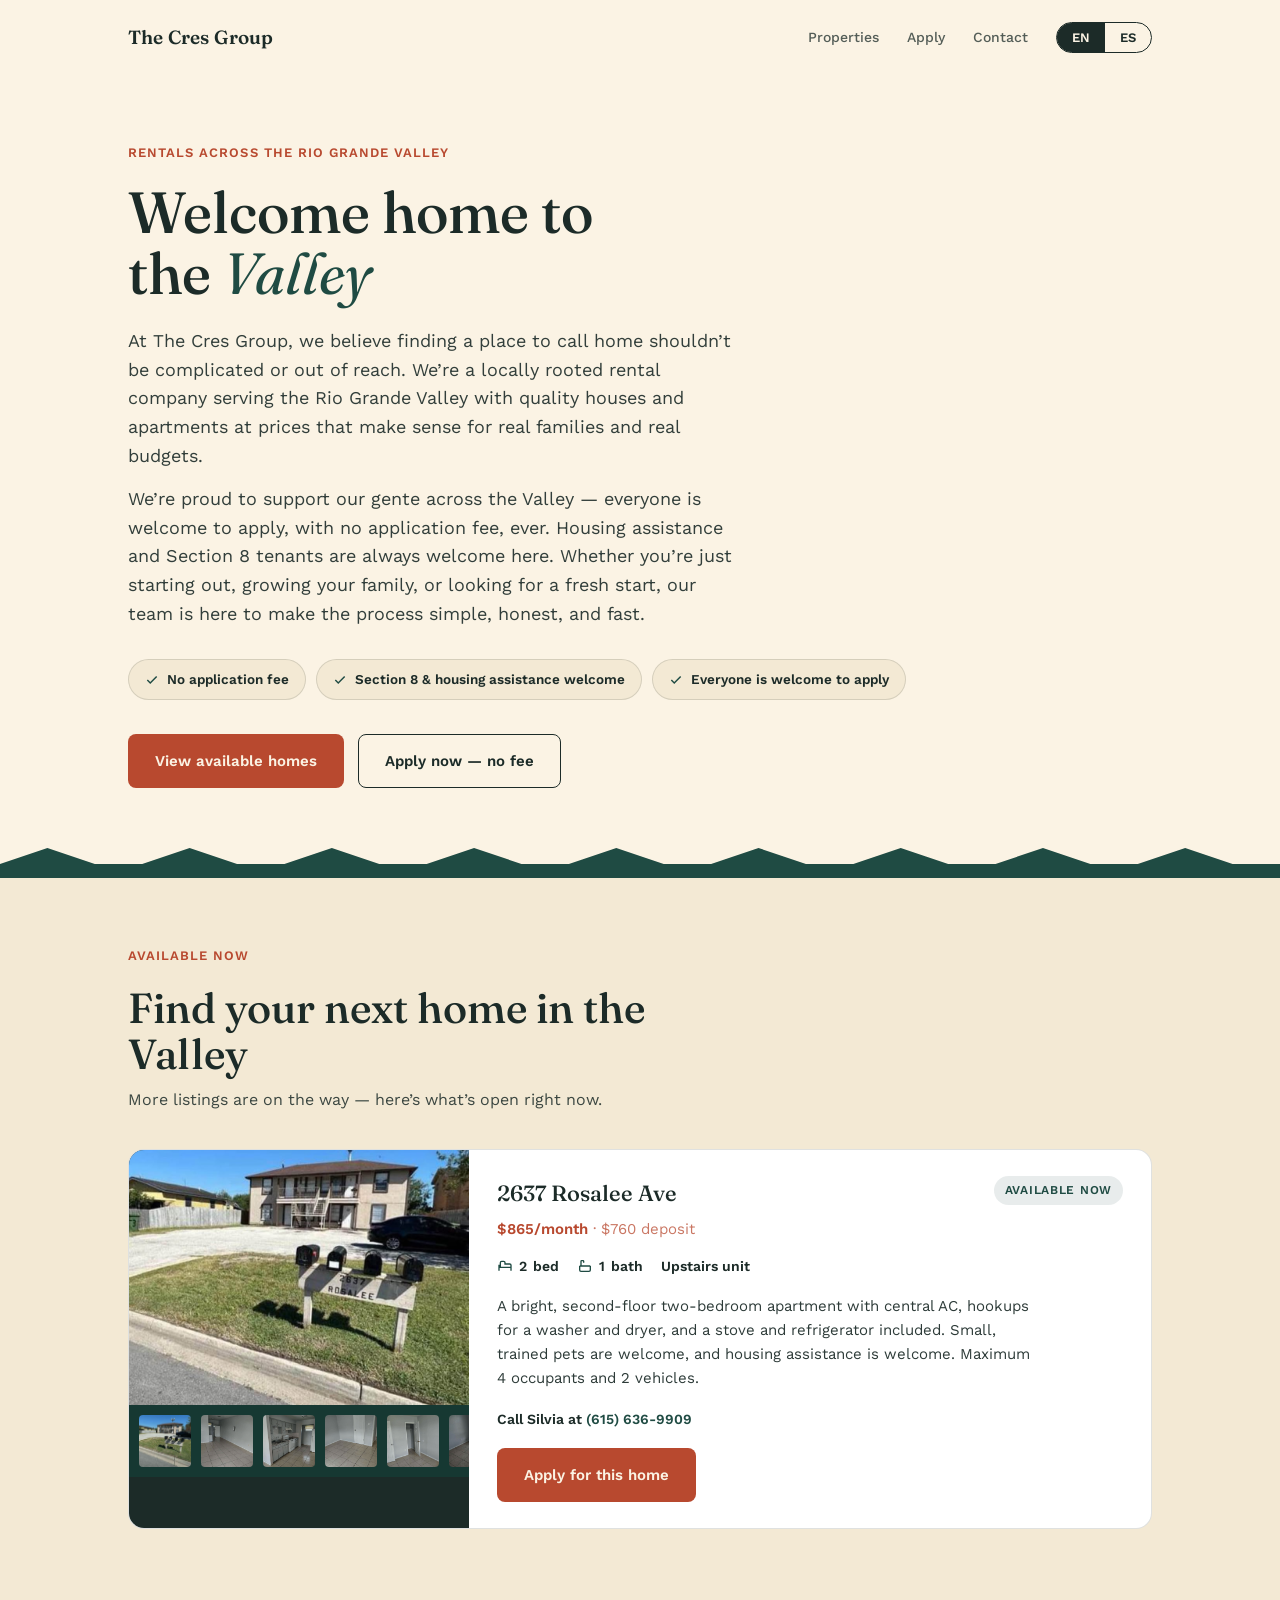
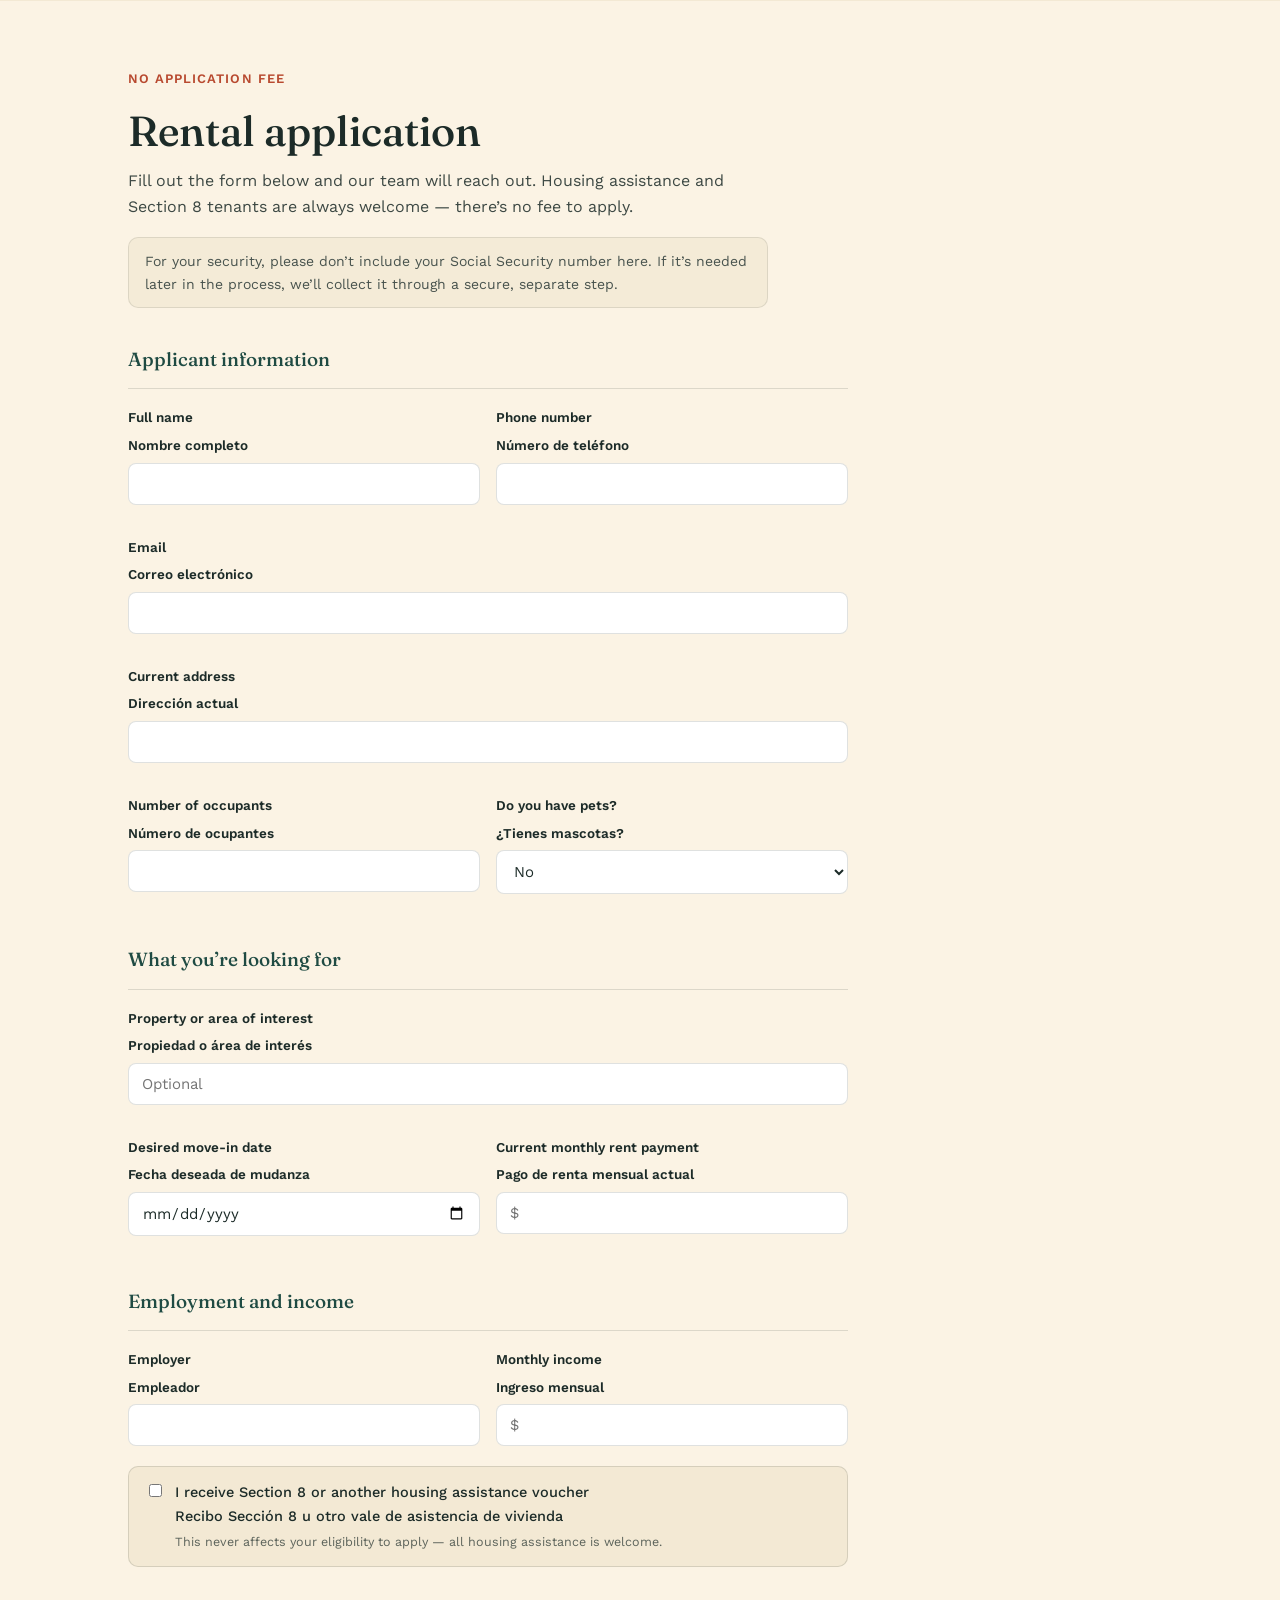
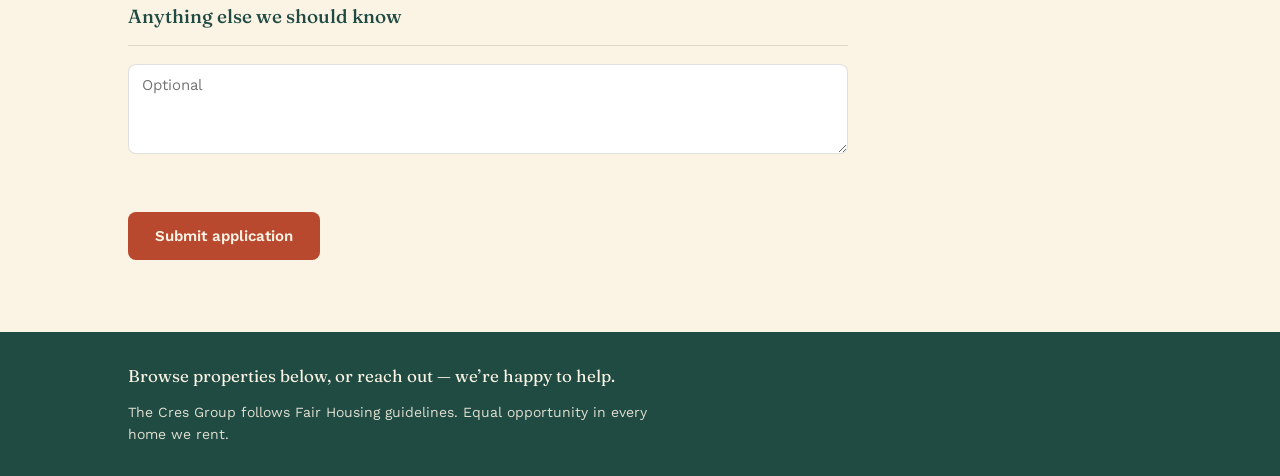
==== index.html @ e2a58da8 "Add files via upload" ====
<!DOCTYPE html>
<html lang="en">
<head>
<meta charset="UTF-8">
<meta name="viewport" content="width=device-width, initial-scale=1.0">
<title>The Cres Group — Rio Grande Valley Houses & Apartments</title>
<link rel="preconnect" href="https://fonts.googleapis.com">
<link rel="preconnect" href="https://fonts.gstatic.com" crossorigin>
<link href="https://fonts.googleapis.com/css2?family=Fraunces:opsz,wght@9..144,400;9..144,500;9..144,600&family=Work+Sans:wght@400;500;600&display=swap" rel="stylesheet">
<style>
  :root{
    --ink:#1C2B28;
    --paper:#FBF3E4;
    --paper-2:#F3E9D4;
    --teal:#1F4B43;
    --teal-dark:#163832;
    --marigold:#E7A93B;
    --clay:#B8492F;
    --clay-dark:#96391F;
    --line: rgba(28,43,40,0.14);
    --font-display: 'Fraunces', serif;
    --font-body: 'Work Sans', sans-serif;
  }
  *{ box-sizing:border-box; }
  html{ scroll-behavior:smooth; }
  body{
    margin:0;
    background:var(--paper);
    color:var(--ink);
    font-family:var(--font-body);
    line-height:1.6;
  }
  a{ color:inherit; }
  .wrap{ max-width:1080px; margin:0 auto; padding:0 28px; }

  /* ---------- Header ---------- */
  header{
    display:flex; align-items:center; justify-content:space-between;
    padding:22px 0;
  }
  .logo{
    font-family:var(--font-display);
    font-weight:600;
    font-size:19px;
    letter-spacing:0.01em;
    white-space:nowrap;
  }
  nav{ display:flex; align-items:center; gap:28px; }
  nav a{
    text-decoration:none;
    font-size:14px;
    font-weight:500;
    color:var(--ink);
    opacity:0.75;
  }
  nav a:hover{ opacity:1; }
  .lang-toggle{
    display:inline-flex;
    border:1px solid var(--ink);
    border-radius:999px;
    overflow:hidden;
  }
  .lang-toggle button{
    font-family:var(--font-body);
    font-size:13px;
    font-weight:600;
    padding:7px 15px;
    border:none;
    background:transparent;
    color:var(--ink);
    cursor:pointer;
  }
  .lang-toggle button.active{
    background:var(--ink);
    color:var(--paper);
  }

  /* ---------- Hero ---------- */
  .hero{ padding:64px 0 56px; }
  .eyebrow{
    display:inline-block;
    font-size:13px;
    font-weight:600;
    letter-spacing:0.08em;
    text-transform:uppercase;
    color:var(--clay);
    margin-bottom:18px;
  }
  h1{
    font-family:var(--font-display);
    font-weight:500;
    font-size:clamp(34px, 5.2vw, 58px);
    line-height:1.06;
    margin:0 0 22px;
    max-width:14ch;
  }
  h1 em{
    font-style:italic;
    font-weight:400;
    color:var(--teal);
  }
  .lede{
    font-size:18px;
    max-width:56ch;
    color:var(--ink);
    opacity:0.9;
    margin:0 0 30px;
  }
  .lede p{ margin:0 0 14px; }
  .lede p:last-child{ margin-bottom:0; }

  .badges{ display:flex; flex-wrap:wrap; gap:10px; margin-bottom:34px; }
  .badge{
    display:inline-flex; align-items:center; gap:8px;
    font-size:13.5px; font-weight:600;
    padding:9px 16px;
    background:var(--paper-2);
    border:1px solid var(--line);
    border-radius:999px;
  }
  .badge svg{ width:14px; height:14px; flex-shrink:0; }

  .cta-row{ display:flex; flex-wrap:wrap; gap:14px; }
  .btn{
    font-family:var(--font-body);
    font-size:15px;
    font-weight:600;
    padding:14px 26px;
    border-radius:8px;
    text-decoration:none;
    display:inline-block;
    cursor:pointer;
    border:1.5px solid transparent;
  }
  .btn-primary{
    background:var(--clay);
    color:var(--paper);
  }
  .btn-primary:hover{ background:var(--clay-dark); }
  .btn-secondary{
    background:transparent;
    border-color:var(--ink);
    color:var(--ink);
  }
  .btn-secondary:hover{ background:var(--ink); color:var(--paper); }

  /* ---------- Roofline divider (signature element) ---------- */
  .roofline{
    width:100%;
    height:34px;
    display:block;
  }

  /* ---------- Footer band ---------- */
  .band{
    background:var(--teal);
    color:var(--paper);
    padding:30px 0;
  }
  .band .wrap{
    display:flex; align-items:center; justify-content:space-between;
    flex-wrap:wrap; gap:12px;
  }
  .band p{
    margin:0; font-size:14px; opacity:0.88; max-width:60ch;
  }
  .band .tag{
    font-family:var(--font-display);
    font-size:17px;
  }

  /* ---------- Apply section ---------- */
  .apply-section{ padding:64px 0 72px; scroll-margin-top:24px; }
  .apply-intro{ max-width:640px; margin:0 0 36px; }
  .apply-title{
    font-family:var(--font-display); font-weight:500;
    font-size:clamp(28px, 4.4vw, 42px); line-height:1.1; margin:0 0 14px;
  }
  .apply-sub{ font-size:16px; opacity:0.85; max-width:60ch; margin:0 0 8px; }
  .apply-note{
    font-size:14px; opacity:0.8; margin:18px 0 0;
    background:var(--paper-2); border:1px solid var(--line);
    border-radius:10px; padding:12px 16px;
  }
  form.apply-form{ max-width:720px; }
  fieldset{ border:none; padding:0; margin:0 0 34px; }
  legend{
    font-family:var(--font-display); font-size:19px; font-weight:500;
    color:var(--teal); padding:0 0 14px; width:100%;
    border-bottom:1px solid var(--line); margin-bottom:18px;
  }
  .form-grid{ display:grid; grid-template-columns:1fr 1fr; gap:16px; }
  .form-grid .full{ grid-column:1 / -1; }
  .apply-form label{ display:block; font-size:13.5px; font-weight:600; margin-bottom:6px; }
  .apply-form input, .apply-form select, .apply-form textarea{
    width:100%; font-family:var(--font-body); font-size:15px;
    padding:11px 13px; border:1px solid var(--line); border-radius:8px;
    background:#fff; color:var(--ink);
  }
  .apply-form input:focus, .apply-form select:focus, .apply-form textarea:focus{
    outline:2px solid var(--teal); outline-offset:1px;
  }
  .apply-form textarea{ resize:vertical; min-height:90px; }
  .form-field{ margin-bottom:16px; }
  .checkbox-row{
    display:flex; align-items:flex-start; gap:10px;
    background:var(--paper-2); border:1px solid var(--line);
    border-radius:10px; padding:14px 16px;
  }
  .checkbox-row input{ width:auto; margin-top:3px; }
  .checkbox-row label{ margin:0; font-weight:500; font-size:14.5px; }
  .hint{ font-size:12.5px; opacity:0.7; margin-top:4px; font-weight:400; }
  .submit-row{ display:flex; align-items:center; gap:16px; margin-top:8px; }
  .confirm-msg{
    display:none; margin-top:20px; padding:16px 18px;
    color:var(--paper); border-radius:10px; font-size:14.5px;
  }
  .confirm-msg.show{ display:block; }
  #confirm-success{ background:var(--teal); }
  #confirm-error{ background:var(--clay); }
  .apply-form button[disabled]{ opacity:0.6; cursor:not-allowed; }

  /* ---------- Properties section ---------- */
  .properties-section{ padding:64px 0 72px; background:var(--paper-2); scroll-margin-top:24px; }
  .properties-intro{ max-width:640px; margin:0 0 36px; }
  .properties-title{
    font-family:var(--font-display); font-weight:500;
    font-size:clamp(28px, 4.4vw, 42px); line-height:1.1; margin:0 0 10px;
  }
  .properties-sub{ font-size:16px; opacity:0.85; max-width:60ch; margin:0; }

  .property-card{
    background:#fff; border:1px solid var(--line); border-radius:16px;
    overflow:hidden; display:grid; grid-template-columns:340px 1fr;
  }
  .property-gallery{ background:var(--ink); }
  .property-main-photo{
    width:100%; aspect-ratio:4/3; object-fit:cover; display:block; cursor:pointer;
  }
  .property-thumbs{
    display:flex; gap:6px; padding:8px; overflow-x:auto; background:var(--teal-dark);
  }
  .property-thumbs img{
    width:56px; height:56px; object-fit:cover; border-radius:6px; cursor:pointer;
    flex-shrink:0; border:2px solid transparent; opacity:0.85;
  }
  .property-thumbs img:hover{ opacity:1; }

  .property-body{ padding:26px 28px; }
  .property-top{
    display:flex; align-items:flex-start; justify-content:space-between;
    gap:12px; flex-wrap:wrap; margin-bottom:6px;
  }
  .property-address{
    font-family:var(--font-display); font-size:22px; font-weight:500; margin:0;
  }
  .property-status{
    font-size:12px; font-weight:600; text-transform:uppercase; letter-spacing:0.06em;
    color:var(--teal); background:rgba(31,75,67,0.1);
    padding:5px 11px; border-radius:999px; white-space:nowrap;
  }
  .property-price{ font-size:15px; font-weight:600; color:var(--clay); margin:0 0 14px; }
  .property-price span{ font-weight:400; opacity:0.75; }

  .property-specs{ display:flex; flex-wrap:wrap; gap:18px; margin-bottom:16px; }
  .property-specs div{ font-size:14px; font-weight:600; display:flex; align-items:center; gap:6px; }
  .property-specs svg{ width:16px; height:16px; stroke:var(--teal); flex-shrink:0; }

  .property-desc{ font-size:15px; opacity:0.92; margin:0 0 18px; max-width:60ch; }
  .property-contact{ font-size:14px; font-weight:600; margin:0 0 18px; }
  .property-contact a{ color:var(--teal); text-decoration:none; }
  .property-contact a:hover{ text-decoration:underline; }

  /* Lightbox */
  .lightbox{
    display:none; position:fixed; inset:0; background:rgba(20,26,24,0.92);
    z-index:100; align-items:center; justify-content:center; padding:24px;
  }
  .lightbox.open{ display:flex; }
  .lightbox img{ max-width:min(88vw, 780px); max-height:82vh; border-radius:8px; object-fit:contain; }
  .lightbox-close, .lightbox-prev, .lightbox-next{
    position:absolute; background:rgba(255,255,255,0.12); color:#fff; border:none;
    border-radius:999px; width:42px; height:42px; font-size:20px; cursor:pointer;
  }
  .lightbox-close:hover, .lightbox-prev:hover, .lightbox-next:hover{ background:rgba(255,255,255,0.22); }
  .lightbox-close{ top:20px; right:20px; }
  .lightbox-prev{ left:20px; top:50%; transform:translateY(-50%); }
  .lightbox-next{ right:20px; top:50%; transform:translateY(-50%); }

  @media (max-width:720px){
    .property-card{ grid-template-columns:1fr; }
  }

  [data-lang]{ display:none; }
  [data-lang].is-visible{ display:block; }
  span[data-lang].is-visible{ display:inline; }
  .eyebrow[data-lang].is-visible{ display:inline-block; }

  @media (max-width:640px){
    header{ flex-wrap:wrap; gap:14px; }
    nav{ gap:16px; order:3; width:100%; justify-content:flex-start; }
    .hero{ padding:40px 0 44px; }
    .form-grid{ grid-template-columns:1fr; }
  }

  @media (prefers-reduced-motion: no-preference){
    .hero > *{
      animation: rise 0.6s ease both;
    }
    .hero > *:nth-child(2){ animation-delay:0.05s; }
    .hero > *:nth-child(3){ animation-delay:0.1s; }
    .hero > *:nth-child(4){ animation-delay:0.15s; }
    .hero > *:nth-child(5){ animation-delay:0.2s; }
    @keyframes rise{
      from{ opacity:0; transform:translateY(8px); }
      to{ opacity:1; transform:translateY(0); }
    }
  }
</style>
</head>
<body>

<div class="wrap">
  <header>
    <div class="logo">The Cres Group</div>
    <nav>
      <a href="#properties">
        <span data-lang="en">Properties</span>
        <span data-lang="es">Propiedades</span>
      </a>
      <a href="#apply">
        <span data-lang="en">Apply</span>
        <span data-lang="es">Aplicar</span>
      </a>
      <a href="#">
        <span data-lang="en">Contact</span>
        <span data-lang="es">Contacto</span>
      </a>
      <div class="lang-toggle">
        <button id="btn-en" class="active" onclick="setLang('en')">EN</button>
        <button id="btn-es" onclick="setLang('es')">ES</button>
      </div>
    </nav>
  </header>
</div>

<section class="hero">
  <div class="wrap">
    <span class="eyebrow" data-lang="en">Rentals across the Rio Grande Valley</span>
    <span class="eyebrow" data-lang="es">Rentas en todo el Valle del R&iacute;o Grande</span>

    <div data-lang="en">
      <h1>Welcome home to the <em>Valley</em></h1>
    </div>
    <div data-lang="es">
      <h1>Bienvenido a casa en el <em>Valle</em></h1>
    </div>

    <div class="lede" data-lang="en">
      <p>At The Cres Group, we believe finding a place to call home shouldn&rsquo;t be complicated or out of reach. We&rsquo;re a locally rooted rental company serving the Rio Grande Valley with quality houses and apartments at prices that make sense for real families and real budgets.</p>
      <p>We&rsquo;re proud to support our gente across the Valley &mdash; everyone is welcome to apply, with no application fee, ever. Housing assistance and Section 8 tenants are always welcome here. Whether you&rsquo;re just starting out, growing your family, or looking for a fresh start, our team is here to make the process simple, honest, and fast.</p>
    </div>
    <div class="lede" data-lang="es">
      <p>En The Cres Group, creemos que encontrar un lugar para llamar hogar no debe ser complicado ni estar fuera de tu alcance. Somos una compa&ntilde;&iacute;a de renta local que sirve al Valle del R&iacute;o Grande con casas y apartamentos de calidad, a precios que tienen sentido para familias y presupuestos reales.</p>
      <p>Nos enorgullece apoyar a nuestra gente en toda la regi&oacute;n &mdash; todos son bienvenidos a aplicar, sin costo de solicitud, nunca. Los inquilinos con asistencia de vivienda y Secci&oacute;n 8 siempre son bienvenidos aqu&iacute;. Ya sea que est&eacute;s comenzando de nuevo, formando tu familia, o buscando un nuevo comienzo, nuestro equipo est&aacute; aqu&iacute; para hacer el proceso simple, honesto y r&aacute;pido.</p>
    </div>

    <div class="badges">
      <span class="badge">
        <svg viewBox="0 0 24 24" fill="none" stroke="var(--teal)" stroke-width="2.5"><path d="M20 6L9 17l-5-5"/></svg>
        <span data-lang="en">No application fee</span>
        <span data-lang="es">Sin costo de solicitud</span>
      </span>
      <span class="badge">
        <svg viewBox="0 0 24 24" fill="none" stroke="var(--teal)" stroke-width="2.5"><path d="M20 6L9 17l-5-5"/></svg>
        <span data-lang="en">Section 8 &amp; housing assistance welcome</span>
        <span data-lang="es">Secci&oacute;n 8 y asistencia de vivienda bienvenida</span>
      </span>
      <span class="badge">
        <svg viewBox="0 0 24 24" fill="none" stroke="var(--teal)" stroke-width="2.5"><path d="M20 6L9 17l-5-5"/></svg>
        <span data-lang="en">Everyone is welcome to apply</span>
        <span data-lang="es">Todos son bienvenidos a aplicar</span>
      </span>
    </div>

    <div class="cta-row">
      <a href="#properties" class="btn btn-primary">
        <span data-lang="en">View available homes</span>
        <span data-lang="es">Ver casas disponibles</span>
      </a>
      <a href="#apply" class="btn btn-secondary">
        <span data-lang="en">Apply now &mdash; no fee</span>
        <span data-lang="es">Aplica ahora &mdash; sin costo</span>
      </a>
    </div>
  </div>
</section>

<svg class="roofline" viewBox="0 0 1080 34" preserveAspectRatio="none">
  <polyline points="0,34 0,20 40,4 80,20 120,20 160,4 200,20 240,20 280,4 320,20 360,20 400,4 440,20 480,20 520,4 560,20 600,20 640,4 680,20 720,20 760,4 800,20 840,20 880,4 920,20 960,20 1000,4 1040,20 1080,20 1080,34"
    fill="var(--teal)" />
</svg>

<section class="properties-section" id="properties">
  <div class="wrap">
    <div class="properties-intro">
      <span class="eyebrow" data-lang="en">Available now</span>
      <span class="eyebrow" data-lang="es">Disponible ahora</span>
      <h2 class="properties-title" data-lang="en">Find your next home in the Valley</h2>
      <h2 class="properties-title" data-lang="es">Encuentra tu pr&oacute;ximo hogar en el Valle</h2>
      <p class="properties-sub" data-lang="en">More listings are on the way &mdash; here&rsquo;s what&rsquo;s open right now.</p>
      <p class="properties-sub" data-lang="es">Pronto habr&aacute; m&aacute;s propiedades &mdash; esto es lo que est&aacute; disponible ahora.</p>
    </div>

    <div class="property-card">
      <div class="property-gallery">
        <img class="property-main-photo" id="rosalee-main" src="Rentals/Rosalee/Apt%203/FrontRosalee.jpg" alt="2637 Rosalee Ave" onclick="openLightbox('rosalee', 0)">
        <div class="property-thumbs">
          <img src="Rentals/Rosalee/Apt%203/FrontRosalee.jpg" alt="Front of building" onclick="setMainPhoto('rosalee', 0)">
          <img src="Rentals/Rosalee/Apt%203/LivingRoom.jpg" alt="Living room" onclick="setMainPhoto('rosalee', 1)">
          <img src="Rentals/Rosalee/Apt%203/kitchen.jpg" alt="Kitchen" onclick="setMainPhoto('rosalee', 2)">
          <img src="Rentals/Rosalee/Apt%203/Room.jpg" alt="Bedroom" onclick="setMainPhoto('rosalee', 3)">
          <img src="Rentals/Rosalee/Apt%203/room1.jpg" alt="Bedroom" onclick="setMainPhoto('rosalee', 4)">
          <img src="Rentals/Rosalee/Apt%203/Room2.jpg" alt="Bedroom closet" onclick="setMainPhoto('rosalee', 5)">
          <img src="Rentals/Rosalee/Apt%203/bath.jpg" alt="Bathroom" onclick="setMainPhoto('rosalee', 6)">
          <img src="Rentals/Rosalee/Apt%203/bath2.jpg" alt="Bathroom sink" onclick="setMainPhoto('rosalee', 7)">
          <img src="Rentals/Rosalee/Apt%203/HVAC.jpg" alt="Central AC unit" onclick="setMainPhoto('rosalee', 8)">
        </div>
      </div>

      <div class="property-body">
        <div class="property-top">
          <h3 class="property-address">2637 Rosalee Ave</h3>
          <span class="property-status" data-lang="en">Available now</span>
          <span class="property-status" data-lang="es">Disponible ahora</span>
        </div>
        <p class="property-price" data-lang="en">$865/month <span>&middot; $760 deposit</span></p>
        <p class="property-price" data-lang="es">$865/mes <span>&middot; $760 de dep&oacute;sito</span></p>

        <div class="property-specs">
          <div><svg viewBox="0 0 24 24" fill="none" stroke-width="2"><path d="M3 10v9M21 10v9M3 14h18M5 14V7a2 2 0 012-2h3a2 2 0 012 2v1M12 8v1h7a2 2 0 012 2v3"/></svg>2 <span data-lang="en">bed</span><span data-lang="es">rec&aacute;maras</span></div>
          <div><svg viewBox="0 0 24 24" fill="none" stroke-width="2"><path d="M4 12h16M6 12V5a1 1 0 011-1h2a1 1 0 011 1v2M4 12v6a2 2 0 002 2h12a2 2 0 002-2v-6"/></svg>1 <span data-lang="en">bath</span><span data-lang="es">ba&ntilde;o</span></div>
          <div><span data-lang="en">Upstairs unit</span><span data-lang="es">Unidad de arriba</span></div>
        </div>

        <p class="property-desc" data-lang="en">A bright, second-floor two-bedroom apartment with central AC, hookups for a washer and dryer, and a stove and refrigerator included. Small, trained pets are welcome, and housing assistance is welcome. Maximum 4 occupants and 2 vehicles.</p>
        <p class="property-desc" data-lang="es">Un luminoso apartamento de dos rec&aacute;maras en el segundo piso, con aire acondicionado central, conexiones para lavadora y secadora, y estufa y refrigerador incluidos. Se aceptan mascotas peque&ntilde;as y entrenadas, y se acepta asistencia de vivienda. M&aacute;ximo 4 personas y 2 veh&iacute;culos.</p>

        <p class="property-contact" data-lang="en">Call Silvia at <a href="tel:6156369909">(615) 636-9909</a></p>
        <p class="property-contact" data-lang="es">Llama a Silvia al <a href="tel:6156369909">(615) 636-9909</a></p>

        <a href="#apply" class="btn btn-primary">
          <span data-lang="en">Apply for this home</span>
          <span data-lang="es">Aplica para esta casa</span>
        </a>
      </div>
    </div>
  </div>
</section>

<div class="lightbox" id="lightbox" onclick="if(event.target===this) closeLightbox()">
  <button class="lightbox-close" onclick="closeLightbox()">&times;</button>
  <button class="lightbox-prev" onclick="stepLightbox(-1)">&#8249;</button>
  <img id="lightbox-img" src="" alt="">
  <button class="lightbox-next" onclick="stepLightbox(1)">&#8250;</button>
</div>

<section class="apply-section" id="apply">
  <div class="wrap">
    <div class="apply-intro">
      <span class="eyebrow" data-lang="en">No application fee</span>
      <span class="eyebrow" data-lang="es">Sin costo de solicitud</span>

      <h2 class="apply-title" data-lang="en">Rental application</h2>
      <h2 class="apply-title" data-lang="es">Solicitud de renta</h2>

      <p class="apply-sub" data-lang="en">Fill out the form below and our team will reach out. Housing assistance and Section 8 tenants are always welcome &mdash; there&rsquo;s no fee to apply.</p>
      <p class="apply-sub" data-lang="es">Completa el siguiente formulario y nuestro equipo se pondr&aacute;a en contacto contigo. Los inquilinos con asistencia de vivienda y Secci&oacute;n 8 siempre son bienvenidos &mdash; no hay costo por aplicar.</p>

      <p class="apply-note" data-lang="en">For your security, please don&rsquo;t include your Social Security number here. If it&rsquo;s needed later in the process, we&rsquo;ll collect it through a secure, separate step.</p>
      <p class="apply-note" data-lang="es">Por tu seguridad, por favor no incluyas tu n&uacute;mero de Seguro Social aqu&iacute;. Si se necesita m&aacute;s adelante en el proceso, lo solicitaremos por un paso separado y seguro.</p>
    </div>

    <form class="apply-form" id="apply-form">
      <input type="checkbox" name="botcheck" style="display:none" tabindex="-1" autocomplete="off">
      <fieldset>
        <legend data-lang="en">Applicant information</legend>
        <legend data-lang="es">Informaci&oacute;n del solicitante</legend>
        <div class="form-grid">
          <div class="form-field">
            <label data-lang="en">Full name</label>
            <label data-lang="es">Nombre completo</label>
            <input type="text" name="full_name" required>
          </div>
          <div class="form-field">
            <label data-lang="en">Phone number</label>
            <label data-lang="es">N&uacute;mero de tel&eacute;fono</label>
            <input type="tel" name="phone" required>
          </div>
          <div class="form-field full">
            <label data-lang="en">Email</label>
            <label data-lang="es">Correo electr&oacute;nico</label>
            <input type="email" name="email" required>
          </div>
          <div class="form-field full">
            <label data-lang="en">Current address</label>
            <label data-lang="es">Direcci&oacute;n actual</label>
            <input type="text" name="current_address" required>
          </div>
          <div class="form-field">
            <label data-lang="en">Number of occupants</label>
            <label data-lang="es">N&uacute;mero de ocupantes</label>
            <input type="number" name="occupants" min="1">
          </div>
          <div class="form-field">
            <label data-lang="en">Do you have pets?</label>
            <label data-lang="es">&iquest;Tienes mascotas?</label>
            <select name="pets" id="pets-select">
              <option value="no" data-en="No" data-es="No">No</option>
              <option value="yes" data-en="Yes" data-es="S&iacute;">Yes</option>
            </select>
          </div>
        </div>
      </fieldset>

      <fieldset>
        <legend data-lang="en">What you&rsquo;re looking for</legend>
        <legend data-lang="es">Lo que est&aacute;s buscando</legend>
        <div class="form-grid">
          <div class="form-field full">
            <label data-lang="en">Property or area of interest</label>
            <label data-lang="es">Propiedad o &aacute;rea de inter&eacute;s</label>
            <input type="text" name="property_interest" placeholder="Optional">
          </div>
          <div class="form-field">
            <label data-lang="en">Desired move-in date</label>
            <label data-lang="es">Fecha deseada de mudanza</label>
            <input type="date" name="move_in_date">
          </div>
          <div class="form-field">
            <label data-lang="en">Current monthly rent payment</label>
            <label data-lang="es">Pago de renta mensual actual</label>
            <input type="text" name="current_rent" placeholder="$">
          </div>
        </div>
      </fieldset>

      <fieldset>
        <legend data-lang="en">Employment and income</legend>
        <legend data-lang="es">Empleo e ingresos</legend>
        <div class="form-grid">
          <div class="form-field">
            <label data-lang="en">Employer</label>
            <label data-lang="es">Empleador</label>
            <input type="text" name="employer">
          </div>
          <div class="form-field">
            <label data-lang="en">Monthly income</label>
            <label data-lang="es">Ingreso mensual</label>
            <input type="text" name="income" placeholder="$">
          </div>
        </div>
        <div class="checkbox-row" style="margin-top:4px;">
          <input type="checkbox" id="assistance" name="housing_assistance">
          <div>
            <label for="assistance" data-lang="en">I receive Section 8 or another housing assistance voucher</label>
            <label for="assistance" data-lang="es">Recibo Secci&oacute;n 8 u otro vale de asistencia de vivienda</label>
            <div class="hint" data-lang="en">This never affects your eligibility to apply &mdash; all housing assistance is welcome.</div>
            <div class="hint" data-lang="es">Esto nunca afecta tu elegibilidad para aplicar &mdash; toda asistencia de vivienda es bienvenida.</div>
          </div>
        </div>
      </fieldset>

      <fieldset>
        <legend data-lang="en">Anything else we should know</legend>
        <legend data-lang="es">Algo m&aacute;s que debamos saber</legend>
        <div class="form-field full">
          <textarea name="notes" placeholder="Optional"></textarea>
        </div>
      </fieldset>

      <div class="submit-row">
        <button type="submit" class="btn btn-primary">
          <span data-lang="en">Submit application</span>
          <span data-lang="es">Enviar solicitud</span>
        </button>
      </div>

      <div class="confirm-msg" id="confirm-success">
        <span data-lang="en">Thanks &mdash; your application has been sent to our team, and we&rsquo;ll be in touch soon. A copy has also downloaded to your device for your records.</span>
        <span data-lang="es">Gracias &mdash; tu solicitud fue enviada a nuestro equipo, y nos pondremos en contacto pronto. Tambi&eacute;n se descarg&oacute; una copia a tu dispositivo para tus registros.</span>
      </div>
      <div class="confirm-msg" id="confirm-error">
        <span data-lang="en">Something went wrong sending your application. Please try again, or call us directly.</span>
        <span data-lang="es">Hubo un problema al enviar tu solicitud. Por favor intenta de nuevo, o ll&aacute;manos directamente.</span>
      </div>
    </form>
  </div>
</section>

<footer class="band">
  <div class="wrap">
    <div class="tag" data-lang="en">Browse properties below, or reach out &mdash; we&rsquo;re happy to help.</div>
    <div class="tag" data-lang="es">Explora las propiedades abajo, o cont&aacute;ctanos &mdash; con gusto te ayudamos.</div>
    <p data-lang="en">The Cres Group follows Fair Housing guidelines. Equal opportunity in every home we rent.</p>
    <p data-lang="es">The Cres Group sigue las normas de Vivienda Justa. Igualdad de oportunidades en cada casa que rentamos.</p>
  </div>
</footer>

<script>
function setLang(lang){
  document.querySelectorAll('[data-lang]').forEach(function(el){
    el.classList.toggle('is-visible', el.getAttribute('data-lang') === lang);
  });
  document.getElementById('btn-en').classList.toggle('active', lang === 'en');
  document.getElementById('btn-es').classList.toggle('active', lang === 'es');
  document.documentElement.setAttribute('lang', lang);
  document.querySelectorAll('#pets-select option').forEach(function(opt){
    opt.textContent = lang === 'es' ? opt.getAttribute('data-es') : opt.getAttribute('data-en');
  });
}
setLang('en');

/* ---------- Application form: Word download + email via Web3Forms ---------- */
var WEB3FORMS_ACCESS_KEY = 'bc02cf0b-0519-4651-9df0-8a0e96103974';

function downloadApplicationDoc(data){
  var fields = [
    ['Full name', data.full_name],
    ['Phone', data.phone],
    ['Email', data.email],
    ['Current address', data.current_address],
    ['Number of occupants', data.occupants],
    ['Pets', data.pets === 'yes' ? 'Yes' : 'No'],
    ['Property or area of interest', data.property_interest],
    ['Desired move-in date', data.move_in_date],
    ['Current monthly rent payment', data.current_rent],
    ['Employer', data.employer],
    ['Monthly income', data.income],
    ['Receives housing assistance', data.housing_assistance === 'Yes' ? 'Yes' : 'No'],
    ['Notes', data.notes]
  ];
  var rowsHtml = fields.map(function(f){
    var val = f[1] ? String(f[1]).replace(/&/g,'&amp;').replace(/</g,'&lt;') : '';
    return '<tr>' +
      '<td style="padding:6px 10px;border:1px solid #ccc;font-weight:bold;width:220px;">' + f[0] + '</td>' +
      '<td style="padding:6px 10px;border:1px solid #ccc;">' + val + '</td>' +
      '</tr>';
  }).join('');
  var html = '<html><head><meta charset="UTF-8"></head><body style="font-family:Calibri,Arial,sans-serif;">' +
    '<h2>The Cres Group &ndash; Rental Application</h2>' +
    '<p>Submitted: ' + new Date().toLocaleString() + '</p>' +
    '<table style="border-collapse:collapse;width:100%;">' + rowsHtml + '</table>' +
    '</body></html>';
  var blob = new Blob(['\ufeff', html], { type: 'application/msword' });
  var url = URL.createObjectURL(blob);
  var a = document.createElement('a');
  var safeName = (data.full_name || 'application').replace(/[^a-z0-9]+/gi, '-');
  a.href = url;
  a.download = 'TheCresGroup-Application-' + safeName + '.doc';
  document.body.appendChild(a);
  a.click();
  document.body.removeChild(a);
  setTimeout(function(){ URL.revokeObjectURL(url); }, 3000);
}

function showApplyResult(kind){
  document.getElementById('confirm-success').classList.toggle('show', kind === 'success');
  document.getElementById('confirm-error').classList.toggle('show', kind === 'error');
}

document.getElementById('apply-form').addEventListener('submit', function(e){
  e.preventDefault();
  var form = e.target;
  var formData = new FormData(form);

  if (formData.get('botcheck')) { return; }

  var data = Object.fromEntries(formData.entries());
  data.housing_assistance = formData.get('housing_assistance') ? 'Yes' : 'No';

  var submitBtn = form.querySelector('button[type="submit"]');
  submitBtn.disabled = true;
  showApplyResult(null);

  var payload = Object.assign({
    access_key: WEB3FORMS_ACCESS_KEY,
    subject: 'New Rental Application' + (data.full_name ? ' \u2014 ' + data.full_name : ''),
    from_name: 'The Cres Group Website'
  }, data);

  fetch('https://api.web3forms.com/submit', {
    method: 'POST',
    headers: { 'Content-Type': 'application/json', 'Accept': 'application/json' },
    body: JSON.stringify(payload)
  })
  .then(function(res){ return res.json(); })
  .then(function(result){
    submitBtn.disabled = false;
    if (result.success) {
      downloadApplicationDoc(data);
      showApplyResult('success');
      form.reset();
    } else {
      showApplyResult('error');
    }
  })
  .catch(function(){
    submitBtn.disabled = false;
    showApplyResult('error');
  });
});

/* ---------- Property galleries & lightbox ---------- */
var galleries = {
  rosalee: [
    'Rentals/Rosalee/Apt%203/FrontRosalee.jpg',
    'Rentals/Rosalee/Apt%203/LivingRoom.jpg',
    'Rentals/Rosalee/Apt%203/kitchen.jpg',
    'Rentals/Rosalee/Apt%203/Room.jpg',
    'Rentals/Rosalee/Apt%203/room1.jpg',
    'Rentals/Rosalee/Apt%203/Room2.jpg',
    'Rentals/Rosalee/Apt%203/bath.jpg',
    'Rentals/Rosalee/Apt%203/bath2.jpg',
    'Rentals/Rosalee/Apt%203/HVAC.jpg'
  ]
};
var lightboxState = { gallery: null, index: 0 };

function setMainPhoto(name, idx){
  document.getElementById(name + '-main').src = galleries[name][idx];
}
function openLightbox(name, idx){
  lightboxState = { gallery: name, index: idx };
  document.getElementById('lightbox-img').src = galleries[name][idx];
  document.getElementById('lightbox').classList.add('open');
}
function closeLightbox(){
  document.getElementById('lightbox').classList.remove('open');
}
function stepLightbox(dir){
  var imgs = galleries[lightboxState.gallery];
  lightboxState.index = (lightboxState.index + dir + imgs.length) % imgs.length;
  document.getElementById('lightbox-img').src = imgs[lightboxState.index];
}
document.addEventListener('keydown', function(e){
  if(!document.getElementById('lightbox').classList.contains('open')) return;
  if(e.key === 'Escape') closeLightbox();
  if(e.key === 'ArrowLeft') stepLightbox(-1);
  if(e.key === 'ArrowRight') stepLightbox(1);
});
</script>

</body>
</html>
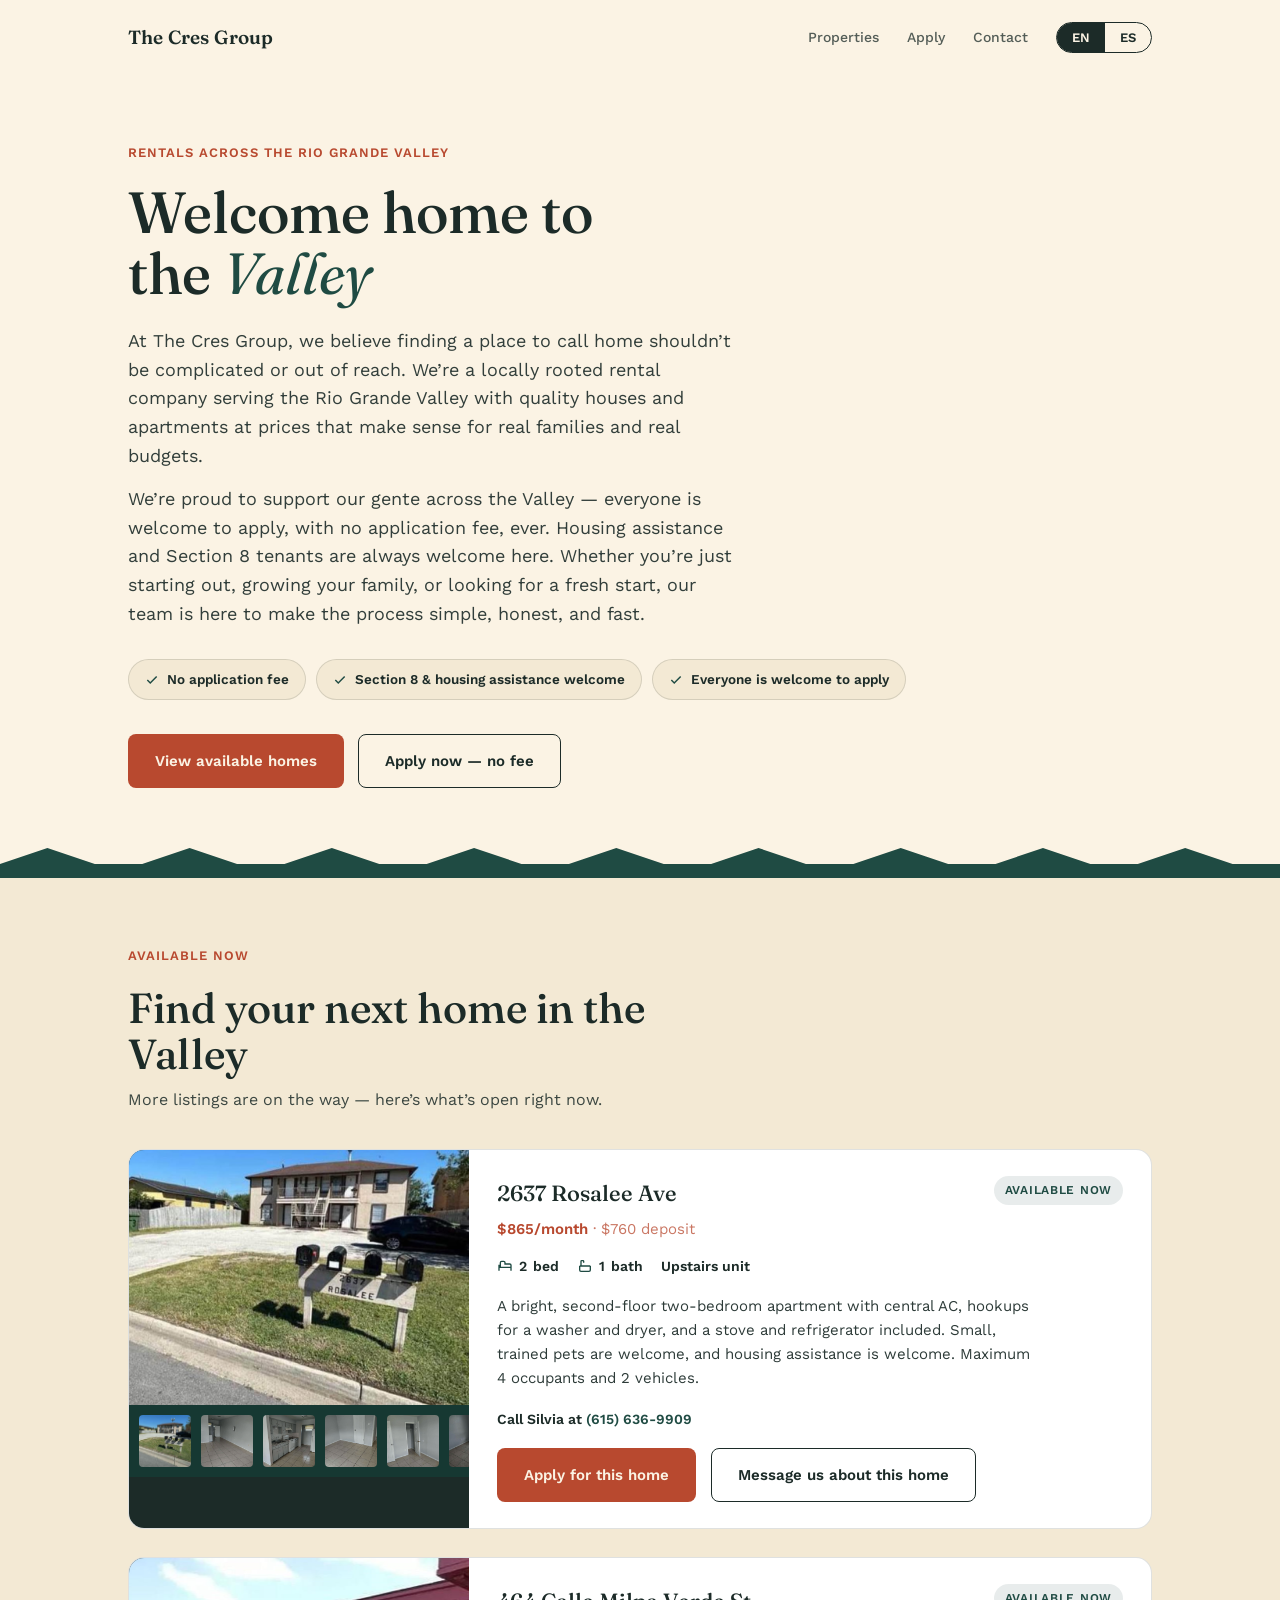
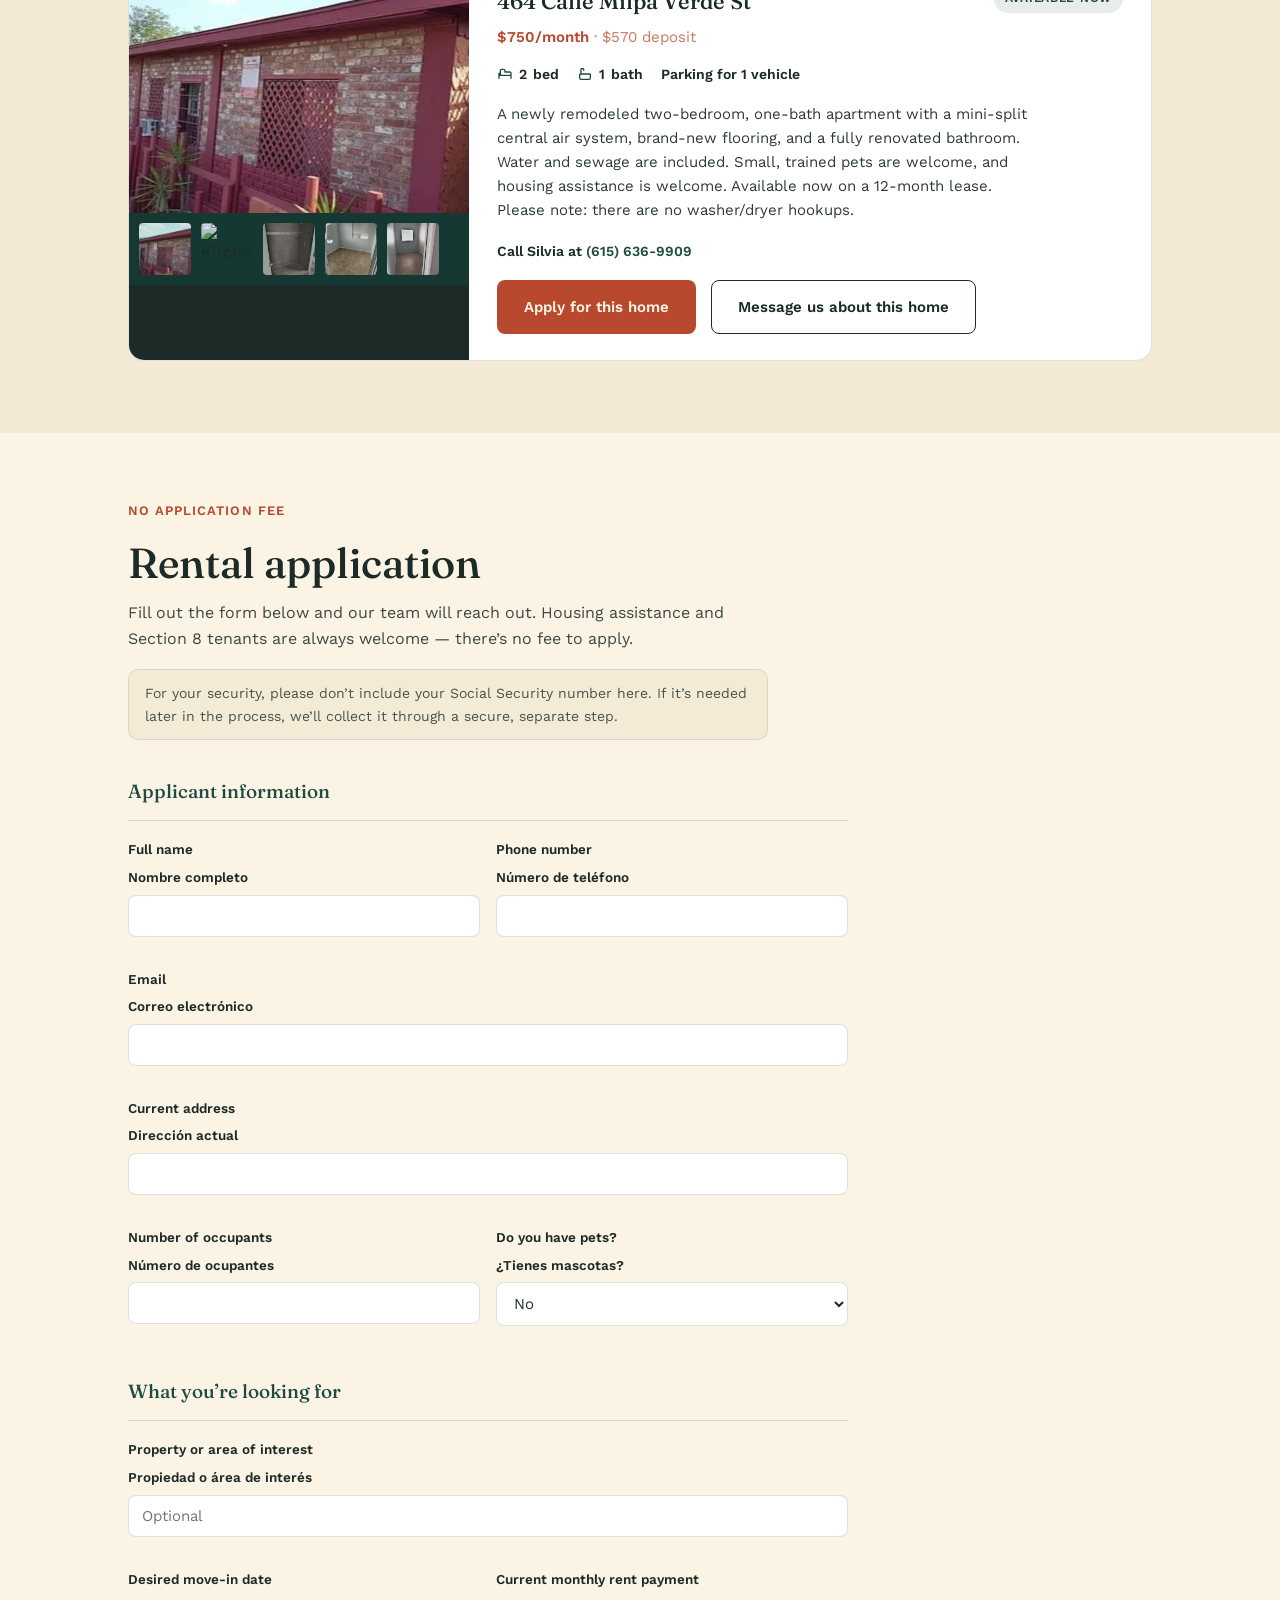
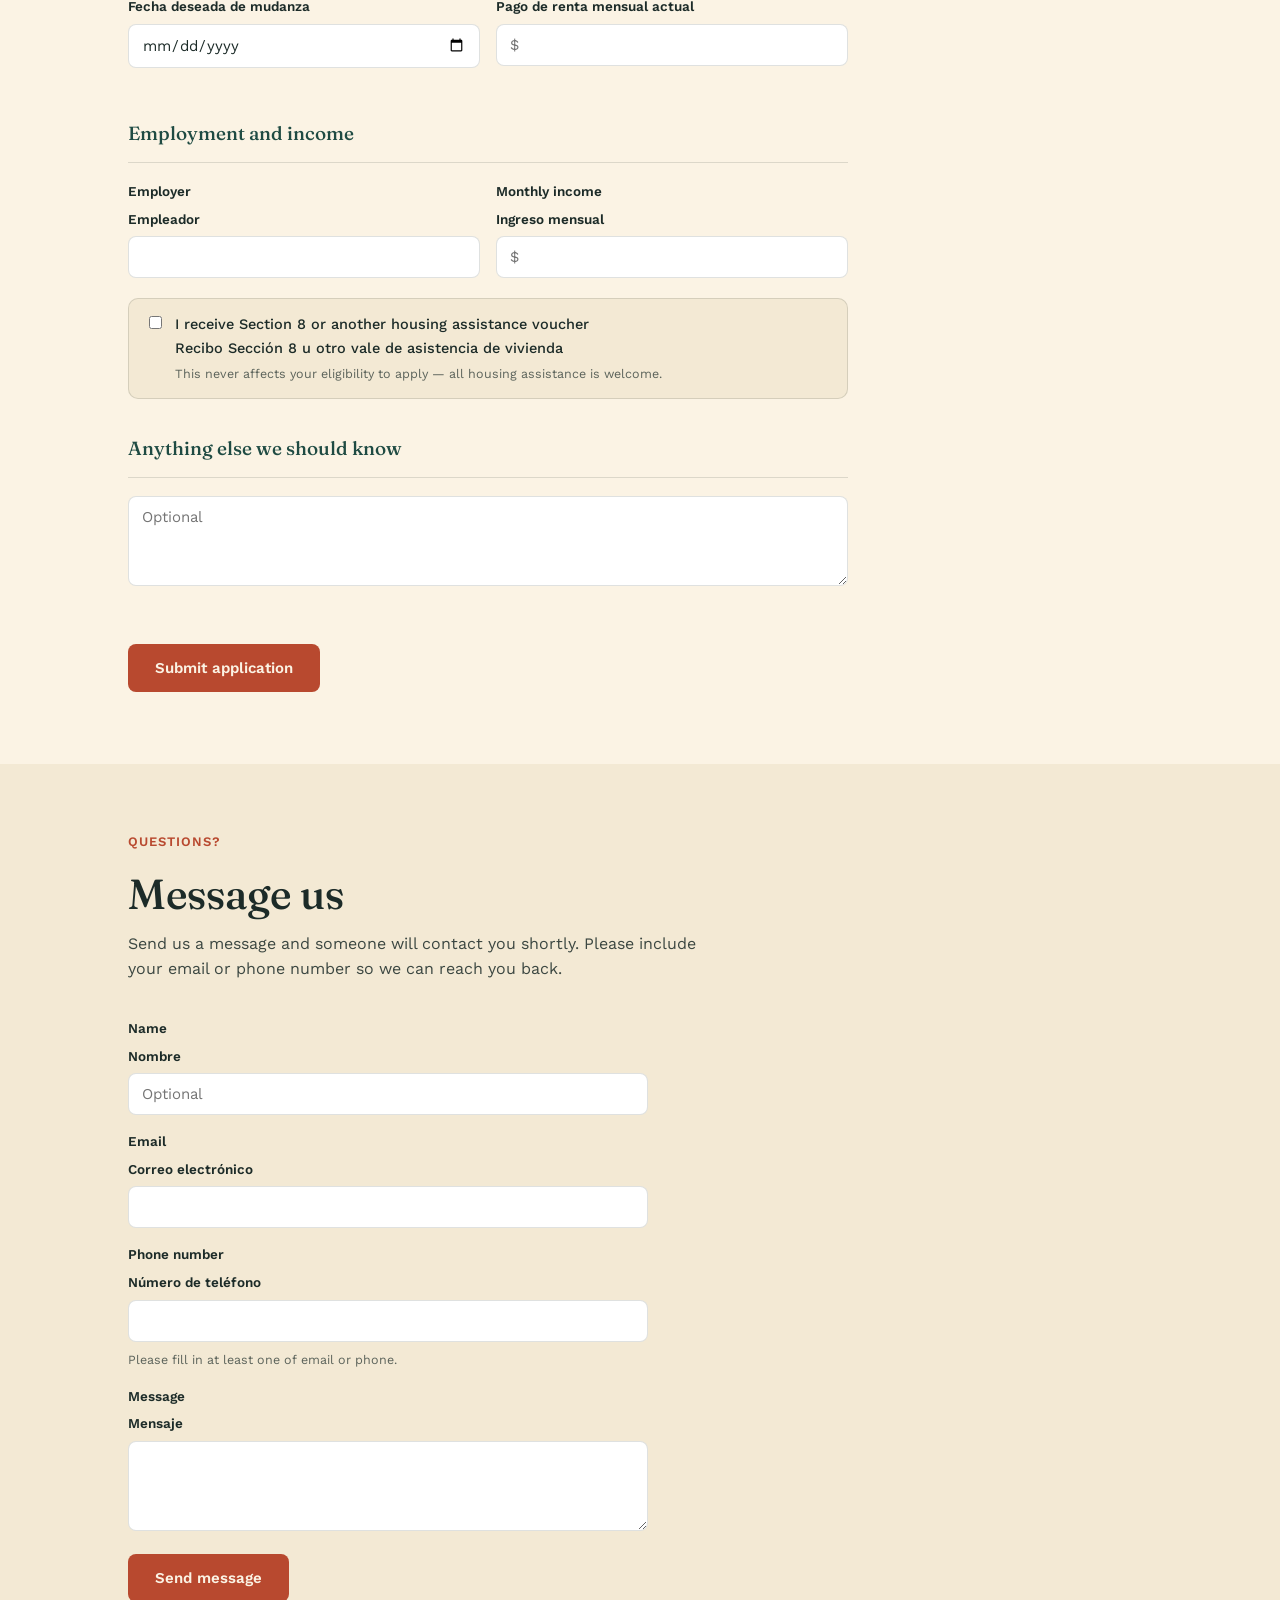
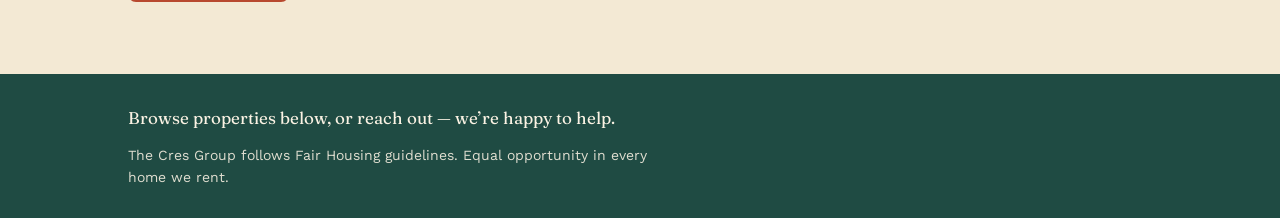
==== commit ecb3b5a9: "Add files via upload" ====
--- a/index.html
+++ b/index.html
@@ -218,6 +218,9 @@
   .confirm-msg.show{ display:block; }
   #confirm-success{ background:var(--teal); }
   #confirm-error{ background:var(--clay); }
+  #message-success{ background:var(--teal); }
+  #message-error{ background:var(--clay); }
+  #message-error-contact{ background:var(--clay); }
   .apply-form button[disabled]{ opacity:0.6; cursor:not-allowed; }
 
   /* ---------- Properties section ---------- */
@@ -233,6 +236,7 @@
     background:#fff; border:1px solid var(--line); border-radius:16px;
     overflow:hidden; display:grid; grid-template-columns:340px 1fr;
   }
+  .property-card + .property-card{ margin-top:28px; }
   .property-gallery{ background:var(--ink); }
   .property-main-photo{
     width:100%; aspect-ratio:4/3; object-fit:cover; display:block; cursor:pointer;
@@ -332,7 +336,7 @@
         <span data-lang="en">Apply</span>
         <span data-lang="es">Aplicar</span>
       </a>
-      <a href="#">
+      <a href="#message">
         <span data-lang="en">Contact</span>
         <span data-lang="es">Contacto</span>
       </a>
@@ -453,6 +457,54 @@
           <span data-lang="en">Apply for this home</span>
           <span data-lang="es">Aplica para esta casa</span>
         </a>
+        <a href="#message" class="btn btn-secondary" style="margin-left:10px;">
+          <span data-lang="en">Message us about this home</span>
+          <span data-lang="es">Env&iacute;anos un mensaje sobre esta casa</span>
+        </a>
+      </div>
+    </div>
+
+    <div class="property-card">
+      <div class="property-gallery">
+        <img class="property-main-photo" id="milpaverde-main" src="Rentals/MilpaVerde/Front-Milpa4.jpg" alt="464 Calle Milpa Verde St" onclick="openLightbox('milpaverde', 0)">
+        <div class="property-thumbs">
+          <img src="Rentals/MilpaVerde/Front-Milpa4.jpg" alt="Front of building" onclick="setMainPhoto('milpaverde', 0)">
+          <img src="Rentals/MilpaVerde/Kitchen_Milpa_4.jpg" alt="Kitchen" onclick="setMainPhoto('milpaverde', 1)">
+          <img src="Rentals/MilpaVerde/Bath-Milpa4.jpg" alt="Bathroom" onclick="setMainPhoto('milpaverde', 2)">
+          <img src="Rentals/MilpaVerde/Bed2-Millpa4.jpg" alt="Bedroom" onclick="setMainPhoto('milpaverde', 3)">
+          <img src="Rentals/MilpaVerde/Bedroom1-Milpa4.jpg" alt="Bedroom" onclick="setMainPhoto('milpaverde', 4)">
+        </div>
+      </div>
+
+      <div class="property-body">
+        <div class="property-top">
+          <h3 class="property-address">464 Calle Milpa Verde St</h3>
+          <span class="property-status" data-lang="en">Available now</span>
+          <span class="property-status" data-lang="es">Disponible ahora</span>
+        </div>
+        <p class="property-price" data-lang="en">$750/month <span>&middot; $570 deposit</span></p>
+        <p class="property-price" data-lang="es">$750/mes <span>&middot; $570 de dep&oacute;sito</span></p>
+
+        <div class="property-specs">
+          <div><svg viewBox="0 0 24 24" fill="none" stroke-width="2"><path d="M3 10v9M21 10v9M3 14h18M5 14V7a2 2 0 012-2h3a2 2 0 012 2v1M12 8v1h7a2 2 0 012 2v3"/></svg>2 <span data-lang="en">bed</span><span data-lang="es">rec&aacute;maras</span></div>
+          <div><svg viewBox="0 0 24 24" fill="none" stroke-width="2"><path d="M4 12h16M6 12V5a1 1 0 011-1h2a1 1 0 011 1v2M4 12v6a2 2 0 002 2h12a2 2 0 002-2v-6"/></svg>1 <span data-lang="en">bath</span><span data-lang="es">ba&ntilde;o</span></div>
+          <div><span data-lang="en">Parking for 1 vehicle</span><span data-lang="es">Estacionamiento para 1 veh&iacute;culo</span></div>
+        </div>
+
+        <p class="property-desc" data-lang="en">A newly remodeled two-bedroom, one-bath apartment with a mini-split central air system, brand-new flooring, and a fully renovated bathroom. Water and sewage are included. Small, trained pets are welcome, and housing assistance is welcome. Available now on a 12-month lease. Please note: there are no washer/dryer hookups.</p>
+        <p class="property-desc" data-lang="es">Un apartamento de dos rec&aacute;maras y un ba&ntilde;o reci&eacute;n remodelado, con aire acondicionado tipo mini-split, piso nuevo y ba&ntilde;o completamente renovado. Incluye agua y drenaje. Se aceptan mascotas peque&ntilde;as y entrenadas, y se acepta asistencia de vivienda. Disponible ya, con contrato de 12 meses. Nota: no hay conexi&oacute;n para lavadora ni secadora.</p>
+
+        <p class="property-contact" data-lang="en">Call Silvia at <a href="tel:6156369909">(615) 636-9909</a></p>
+        <p class="property-contact" data-lang="es">Llama a Silvia al <a href="tel:6156369909">(615) 636-9909</a></p>
+
+        <a href="#apply" class="btn btn-primary">
+          <span data-lang="en">Apply for this home</span>
+          <span data-lang="es">Aplica para esta casa</span>
+        </a>
+        <a href="#message" class="btn btn-secondary" style="margin-left:10px;">
+          <span data-lang="en">Message us about this home</span>
+          <span data-lang="es">Env&iacute;anos un mensaje sobre esta casa</span>
+        </a>
       </div>
     </div>
   </div>
@@ -593,6 +645,68 @@
       <div class="confirm-msg" id="confirm-error">
         <span data-lang="en">Something went wrong sending your application. Please try again, or call us directly.</span>
         <span data-lang="es">Hubo un problema al enviar tu solicitud. Por favor intenta de nuevo, o ll&aacute;manos directamente.</span>
+      </div>
+    </form>
+  </div>
+</section>
+
+<section class="apply-section" id="message" style="background:var(--paper-2);">
+  <div class="wrap">
+    <div class="apply-intro">
+      <span class="eyebrow" data-lang="en">Questions?</span>
+      <span class="eyebrow" data-lang="es">&iquest;Preguntas?</span>
+
+      <h2 class="apply-title" data-lang="en">Message us</h2>
+      <h2 class="apply-title" data-lang="es">Env&iacute;anos un mensaje</h2>
+
+      <p class="apply-sub" data-lang="en">Send us a message and someone will contact you shortly. Please include your email or phone number so we can reach you back.</p>
+      <p class="apply-sub" data-lang="es">Env&iacute;anos un mensaje y alguien se pondr&aacute; en contacto contigo pronto. Por favor incluye tu correo electr&oacute;nico o n&uacute;mero de tel&eacute;fono para poder responderte.</p>
+    </div>
+
+    <form class="apply-form" id="message-form" style="max-width:520px;">
+      <input type="checkbox" name="botcheck" style="display:none" tabindex="-1" autocomplete="off">
+      <div class="form-field">
+        <label data-lang="en">Name</label>
+        <label data-lang="es">Nombre</label>
+        <input type="text" name="name" placeholder="Optional">
+      </div>
+      <div class="form-field">
+        <label data-lang="en">Email</label>
+        <label data-lang="es">Correo electr&oacute;nico</label>
+        <input type="email" name="email" id="message-email">
+      </div>
+      <div class="form-field">
+        <label data-lang="en">Phone number</label>
+        <label data-lang="es">N&uacute;mero de tel&eacute;fono</label>
+        <input type="tel" name="phone" id="message-phone">
+      </div>
+      <p class="hint" id="message-contact-hint" data-lang="en" style="margin:-8px 0 16px;">Please fill in at least one of email or phone.</p>
+      <p class="hint" id="message-contact-hint-es" data-lang="es" style="margin:-8px 0 16px;">Por favor completa al menos uno: correo o tel&eacute;fono.</p>
+
+      <div class="form-field">
+        <label data-lang="en">Message</label>
+        <label data-lang="es">Mensaje</label>
+        <textarea name="message" required></textarea>
+      </div>
+
+      <div class="submit-row">
+        <button type="submit" class="btn btn-primary">
+          <span data-lang="en">Send message</span>
+          <span data-lang="es">Enviar mensaje</span>
+        </button>
+      </div>
+
+      <div class="confirm-msg" id="message-error-contact">
+        <span data-lang="en">Please include your email or phone number so we can get back to you.</span>
+        <span data-lang="es">Por favor incluye tu correo o tel&eacute;fono para poder responderte.</span>
+      </div>
+      <div class="confirm-msg" id="message-success">
+        <span data-lang="en">Thanks &mdash; someone will contact you shortly.</span>
+        <span data-lang="es">Gracias &mdash; alguien se pondr&aacute; en contacto contigo pronto.</span>
+      </div>
+      <div class="confirm-msg" id="message-error">
+        <span data-lang="en">Something went wrong sending your message. Please try again, or call us directly.</span>
+        <span data-lang="es">Hubo un problema al enviar tu mensaje. Por favor intenta de nuevo, o ll&aacute;manos directamente.</span>
       </div>
     </form>
   </div>
@@ -711,6 +825,61 @@
   });
 });
 
+/* ---------- "Message us" form ---------- */
+function showMessageResult(kind){
+  document.getElementById('message-error-contact').classList.toggle('show', kind === 'missing-contact');
+  document.getElementById('message-success').classList.toggle('show', kind === 'success');
+  document.getElementById('message-error').classList.toggle('show', kind === 'error');
+}
+
+document.getElementById('message-form').addEventListener('submit', function(e){
+  e.preventDefault();
+  var form = e.target;
+  var formData = new FormData(form);
+
+  if (formData.get('botcheck')) { return; }
+
+  var email = (formData.get('email') || '').trim();
+  var phone = (formData.get('phone') || '').trim();
+
+  if (!email && !phone) {
+    showMessageResult('missing-contact');
+    return;
+  }
+
+  var data = Object.fromEntries(formData.entries());
+
+  var submitBtn = form.querySelector('button[type="submit"]');
+  submitBtn.disabled = true;
+  showMessageResult(null);
+
+  var payload = Object.assign({
+    access_key: WEB3FORMS_ACCESS_KEY,
+    subject: 'New Website Message' + (data.name ? ' \u2014 ' + data.name : ''),
+    from_name: 'The Cres Group Website'
+  }, data);
+
+  fetch('https://api.web3forms.com/submit', {
+    method: 'POST',
+    headers: { 'Content-Type': 'application/json', 'Accept': 'application/json' },
+    body: JSON.stringify(payload)
+  })
+  .then(function(res){ return res.json(); })
+  .then(function(result){
+    submitBtn.disabled = false;
+    if (result.success) {
+      showMessageResult('success');
+      form.reset();
+    } else {
+      showMessageResult('error');
+    }
+  })
+  .catch(function(){
+    submitBtn.disabled = false;
+    showMessageResult('error');
+  });
+});
+
 /* ---------- Property galleries & lightbox ---------- */
 var galleries = {
   rosalee: [
@@ -723,6 +892,13 @@
     'Rentals/Rosalee/Apt%203/bath.jpg',
     'Rentals/Rosalee/Apt%203/bath2.jpg',
     'Rentals/Rosalee/Apt%203/HVAC.jpg'
+  ],
+  milpaverde: [
+    'Rentals/MilpaVerde/Front-Milpa4.jpg',
+    'Rentals/MilpaVerde/Kitchen_Milpa_4.jpg',
+    'Rentals/MilpaVerde/Bath-Milpa4.jpg',
+    'Rentals/MilpaVerde/Bed2-Millpa4.jpg',
+    'Rentals/MilpaVerde/Bedroom1-Milpa4.jpg'
   ]
 };
 var lightboxState = { gallery: null, index: 0 };
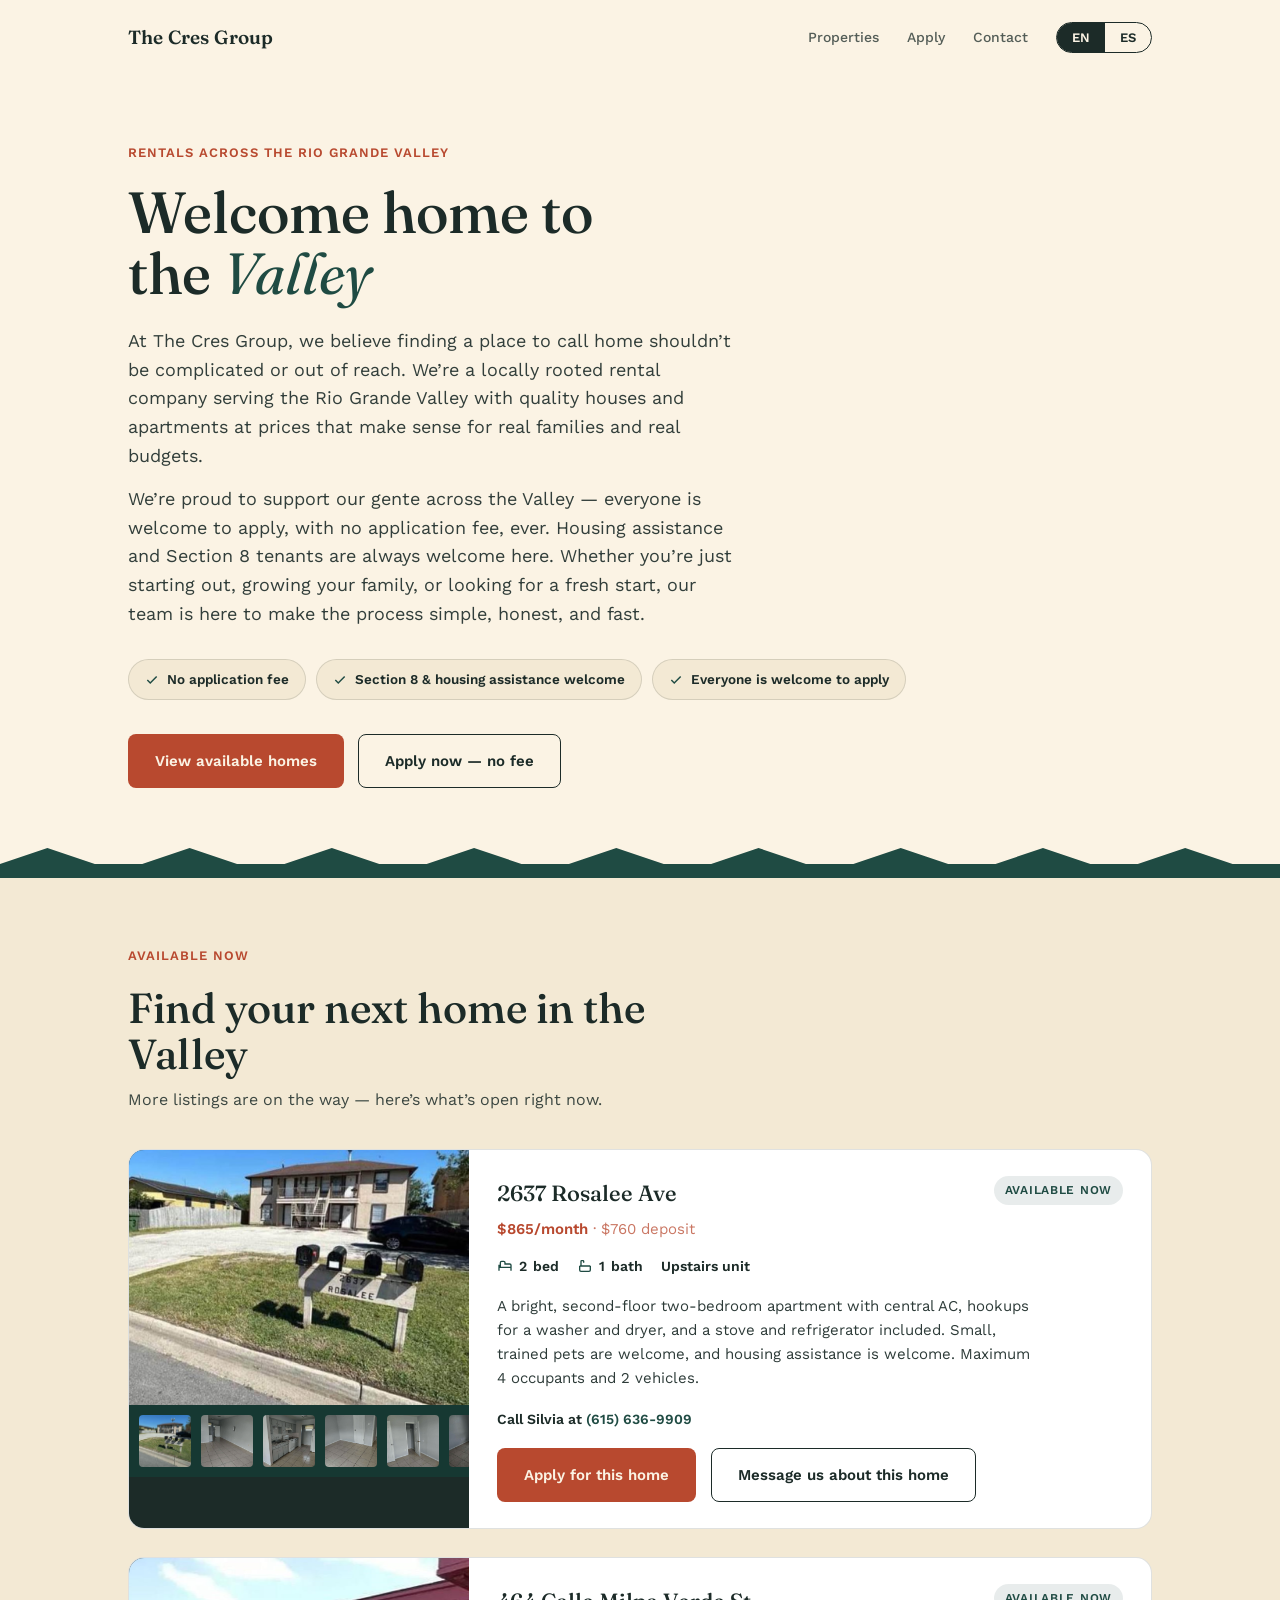
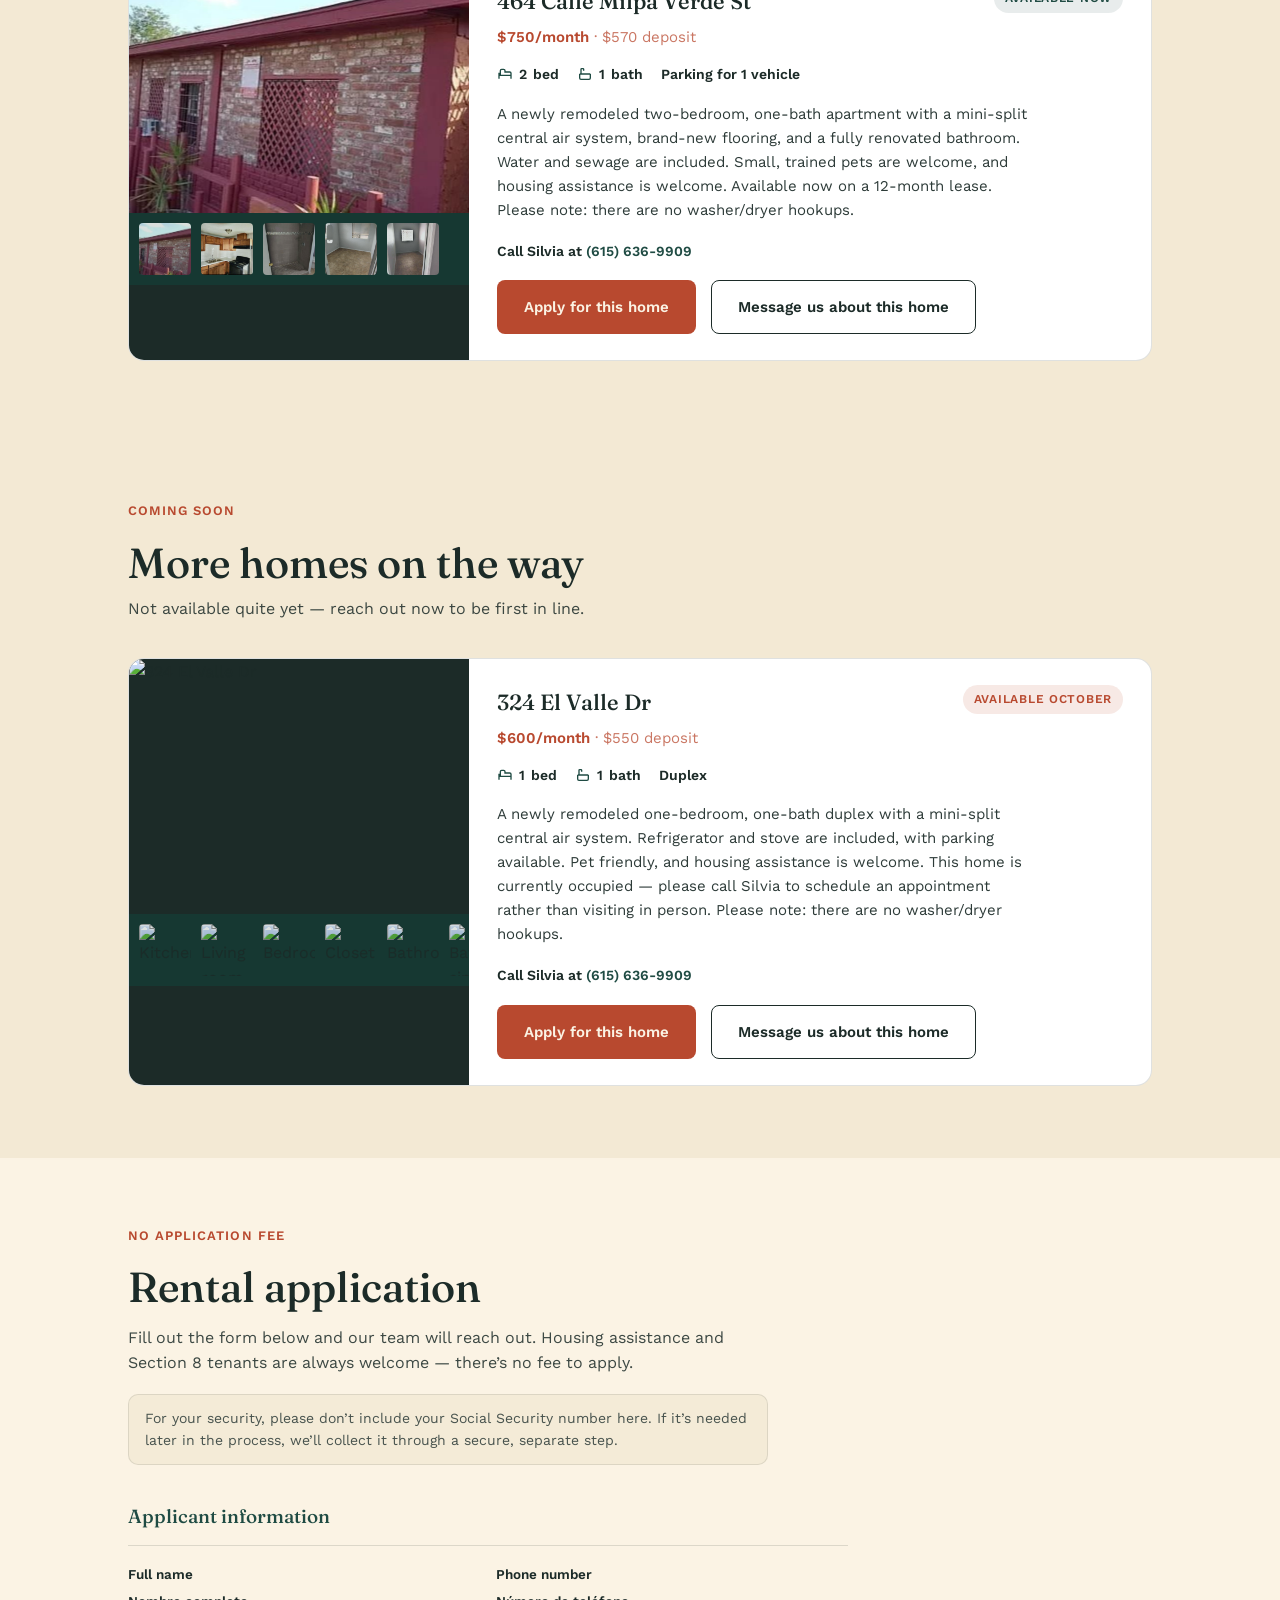
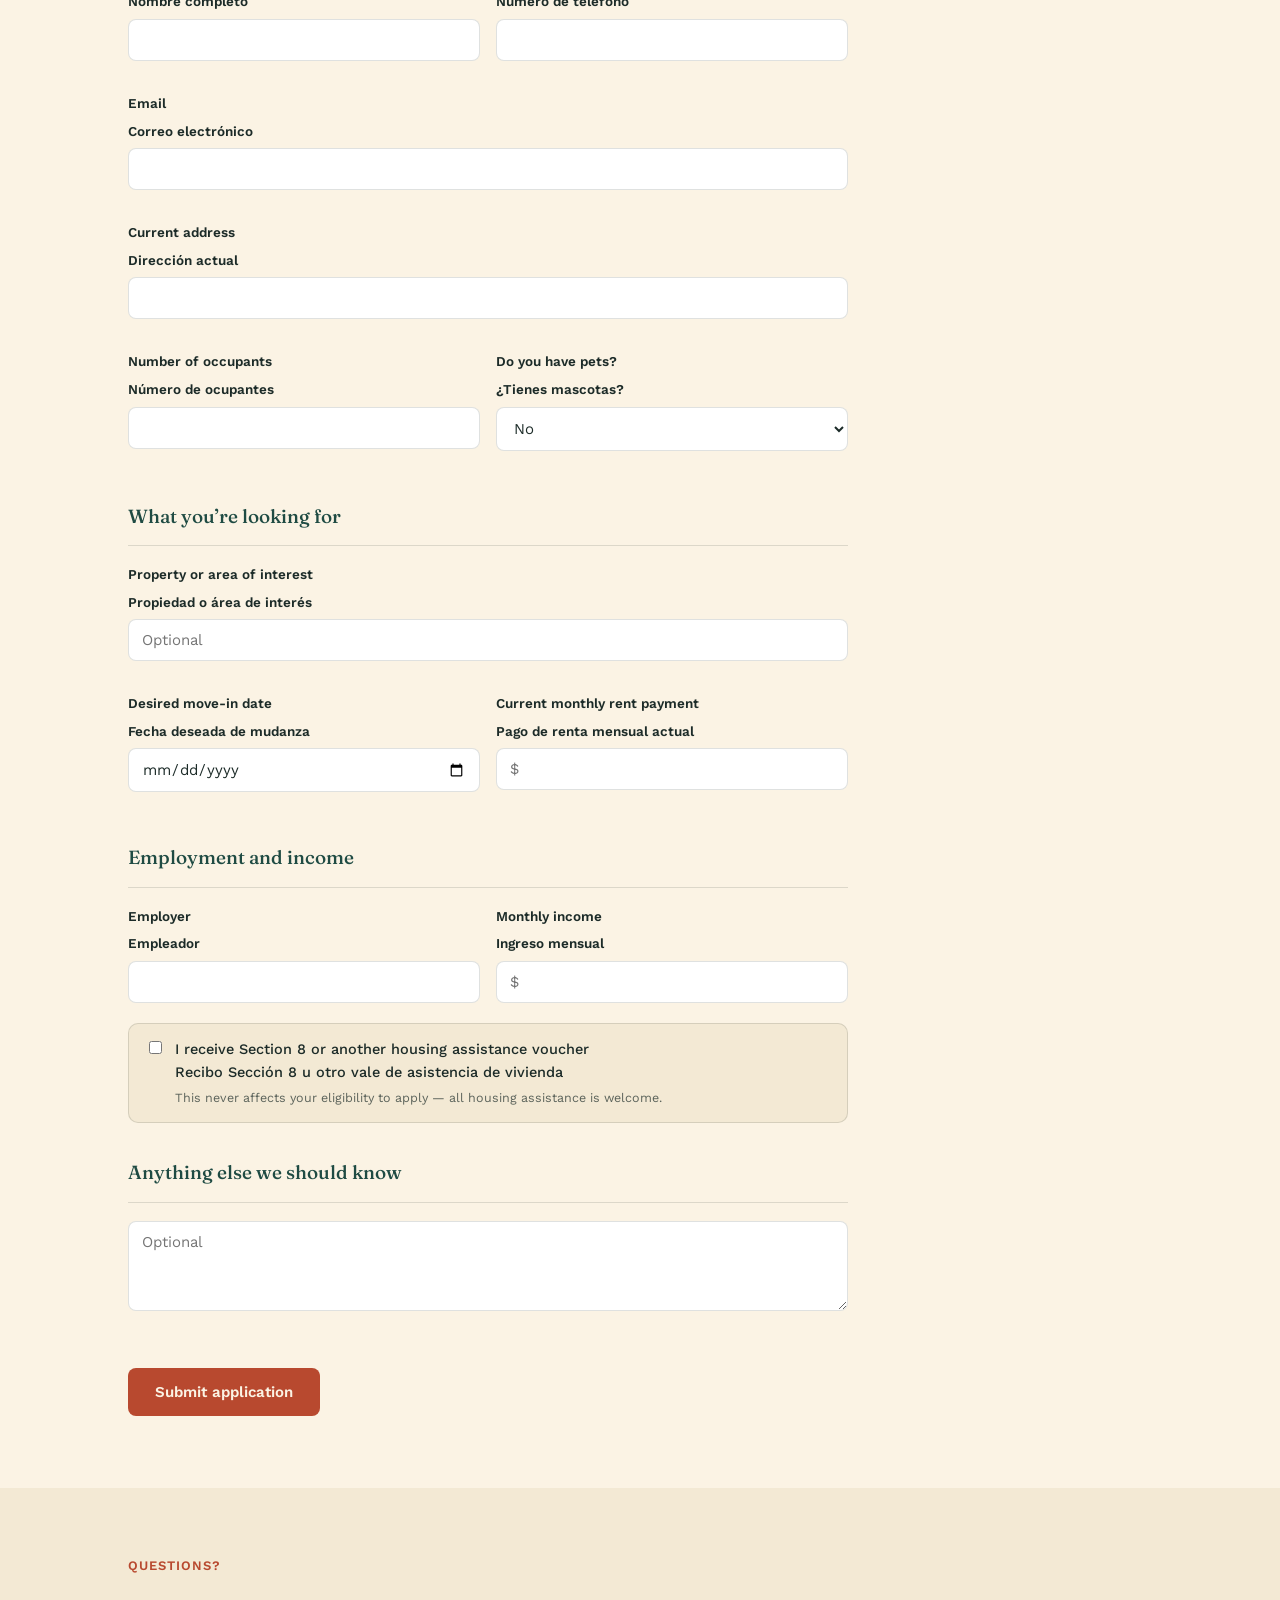
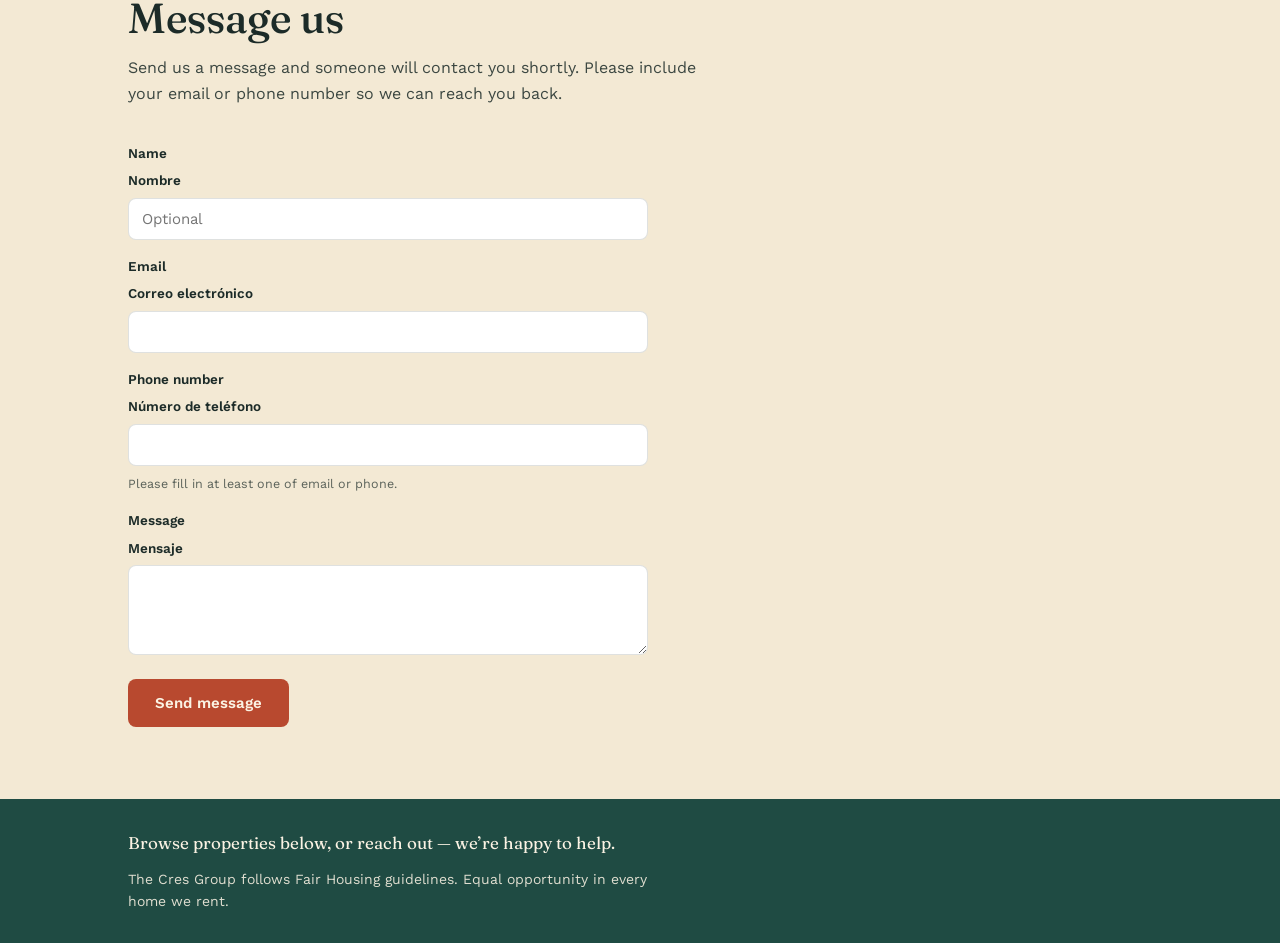
==== commit 78905dcf: "Add files via upload" ====
--- a/index.html
+++ b/index.html
@@ -263,6 +263,9 @@
     color:var(--teal); background:rgba(31,75,67,0.1);
     padding:5px 11px; border-radius:999px; white-space:nowrap;
   }
+  .property-status.upcoming{
+    color:var(--clay); background:rgba(184,73,47,0.12);
+  }
   .property-price{ font-size:15px; font-weight:600; color:var(--clay); margin:0 0 14px; }
   .property-price span{ font-weight:400; opacity:0.75; }
 
@@ -493,6 +496,64 @@
 
         <p class="property-desc" data-lang="en">A newly remodeled two-bedroom, one-bath apartment with a mini-split central air system, brand-new flooring, and a fully renovated bathroom. Water and sewage are included. Small, trained pets are welcome, and housing assistance is welcome. Available now on a 12-month lease. Please note: there are no washer/dryer hookups.</p>
         <p class="property-desc" data-lang="es">Un apartamento de dos rec&aacute;maras y un ba&ntilde;o reci&eacute;n remodelado, con aire acondicionado tipo mini-split, piso nuevo y ba&ntilde;o completamente renovado. Incluye agua y drenaje. Se aceptan mascotas peque&ntilde;as y entrenadas, y se acepta asistencia de vivienda. Disponible ya, con contrato de 12 meses. Nota: no hay conexi&oacute;n para lavadora ni secadora.</p>
+
+        <p class="property-contact" data-lang="en">Call Silvia at <a href="tel:6156369909">(615) 636-9909</a></p>
+        <p class="property-contact" data-lang="es">Llama a Silvia al <a href="tel:6156369909">(615) 636-9909</a></p>
+
+        <a href="#apply" class="btn btn-primary">
+          <span data-lang="en">Apply for this home</span>
+          <span data-lang="es">Aplica para esta casa</span>
+        </a>
+        <a href="#message" class="btn btn-secondary" style="margin-left:10px;">
+          <span data-lang="en">Message us about this home</span>
+          <span data-lang="es">Env&iacute;anos un mensaje sobre esta casa</span>
+        </a>
+      </div>
+    </div>
+  </div>
+</section>
+
+<section class="properties-section" id="coming-soon">
+  <div class="wrap">
+    <div class="properties-intro">
+      <span class="eyebrow" data-lang="en">Coming soon</span>
+      <span class="eyebrow" data-lang="es">Pr&oacute;ximamente</span>
+      <h2 class="properties-title" data-lang="en">More homes on the way</h2>
+      <h2 class="properties-title" data-lang="es">M&aacute;s casas en camino</h2>
+      <p class="properties-sub" data-lang="en">Not available quite yet &mdash; reach out now to be first in line.</p>
+      <p class="properties-sub" data-lang="es">A&uacute;n no disponible &mdash; cont&aacute;ctanos ahora para ser el primero en la fila.</p>
+    </div>
+
+    <div class="property-card">
+      <div class="property-gallery">
+        <img class="property-main-photo" id="elvalle-main" src="Rentals/ElValle/KitechEV1.jpg" alt="324 El Valle Dr" onclick="openLightbox('elvalle', 0)">
+        <div class="property-thumbs">
+          <img src="Rentals/ElValle/KitechEV1.jpg" alt="Kitchen" onclick="setMainPhoto('elvalle', 0)">
+          <img src="Rentals/ElValle/LinvinfELV1.jpg" alt="Living room" onclick="setMainPhoto('elvalle', 1)">
+          <img src="Rentals/ElValle/Bed.jpg" alt="Bedroom" onclick="setMainPhoto('elvalle', 2)">
+          <img src="Rentals/ElValle/ClosetELV1.jpg" alt="Closet" onclick="setMainPhoto('elvalle', 3)">
+          <img src="Rentals/ElValle/Bath.jpg" alt="Bathroom" onclick="setMainPhoto('elvalle', 4)">
+          <img src="Rentals/ElValle/Bath2.jpg" alt="Bathroom sink" onclick="setMainPhoto('elvalle', 5)">
+        </div>
+      </div>
+
+      <div class="property-body">
+        <div class="property-top">
+          <h3 class="property-address">324 El Valle Dr</h3>
+          <span class="property-status upcoming" data-lang="en">Available October</span>
+          <span class="property-status upcoming" data-lang="es">Disponible en octubre</span>
+        </div>
+        <p class="property-price" data-lang="en">$600/month <span>&middot; $550 deposit</span></p>
+        <p class="property-price" data-lang="es">$600/mes <span>&middot; $550 de dep&oacute;sito</span></p>
+
+        <div class="property-specs">
+          <div><svg viewBox="0 0 24 24" fill="none" stroke-width="2"><path d="M3 10v9M21 10v9M3 14h18M5 14V7a2 2 0 012-2h3a2 2 0 012 2v1M12 8v1h7a2 2 0 012 2v3"/></svg>1 <span data-lang="en">bed</span><span data-lang="es">rec&aacute;mara</span></div>
+          <div><svg viewBox="0 0 24 24" fill="none" stroke-width="2"><path d="M4 12h16M6 12V5a1 1 0 011-1h2a1 1 0 011 1v2M4 12v6a2 2 0 002 2h12a2 2 0 002-2v-6"/></svg>1 <span data-lang="en">bath</span><span data-lang="es">ba&ntilde;o</span></div>
+          <div><span data-lang="en">Duplex</span><span data-lang="es">D&uacute;plex</span></div>
+        </div>
+
+        <p class="property-desc" data-lang="en">A newly remodeled one-bedroom, one-bath duplex with a mini-split central air system. Refrigerator and stove are included, with parking available. Pet friendly, and housing assistance is welcome. This home is currently occupied &mdash; please call Silvia to schedule an appointment rather than visiting in person. Please note: there are no washer/dryer hookups.</p>
+        <p class="property-desc" data-lang="es">Un d&uacute;plex de una rec&aacute;mara y un ba&ntilde;o, reci&eacute;n remodelado, con aire acondicionado tipo mini-split. Incluye refrigerador y estufa, con estacionamiento disponible. Se aceptan mascotas, y se acepta asistencia de vivienda. Esta casa est&aacute; actualmente ocupada &mdash; por favor llama a Silvia para programar una cita en lugar de visitar en persona. Nota: no hay conexi&oacute;n para lavadora ni secadora.</p>
 
         <p class="property-contact" data-lang="en">Call Silvia at <a href="tel:6156369909">(615) 636-9909</a></p>
         <p class="property-contact" data-lang="es">Llama a Silvia al <a href="tel:6156369909">(615) 636-9909</a></p>
@@ -899,6 +960,14 @@
     'Rentals/MilpaVerde/Bath-Milpa4.jpg',
     'Rentals/MilpaVerde/Bed2-Millpa4.jpg',
     'Rentals/MilpaVerde/Bedroom1-Milpa4.jpg'
+  ],
+  elvalle: [
+    'Rentals/ElValle/KitechEV1.jpg',
+    'Rentals/ElValle/LinvinfELV1.jpg',
+    'Rentals/ElValle/Bed.jpg',
+    'Rentals/ElValle/ClosetELV1.jpg',
+    'Rentals/ElValle/Bath.jpg',
+    'Rentals/ElValle/Bath2.jpg'
   ]
 };
 var lightboxState = { gallery: null, index: 0 };
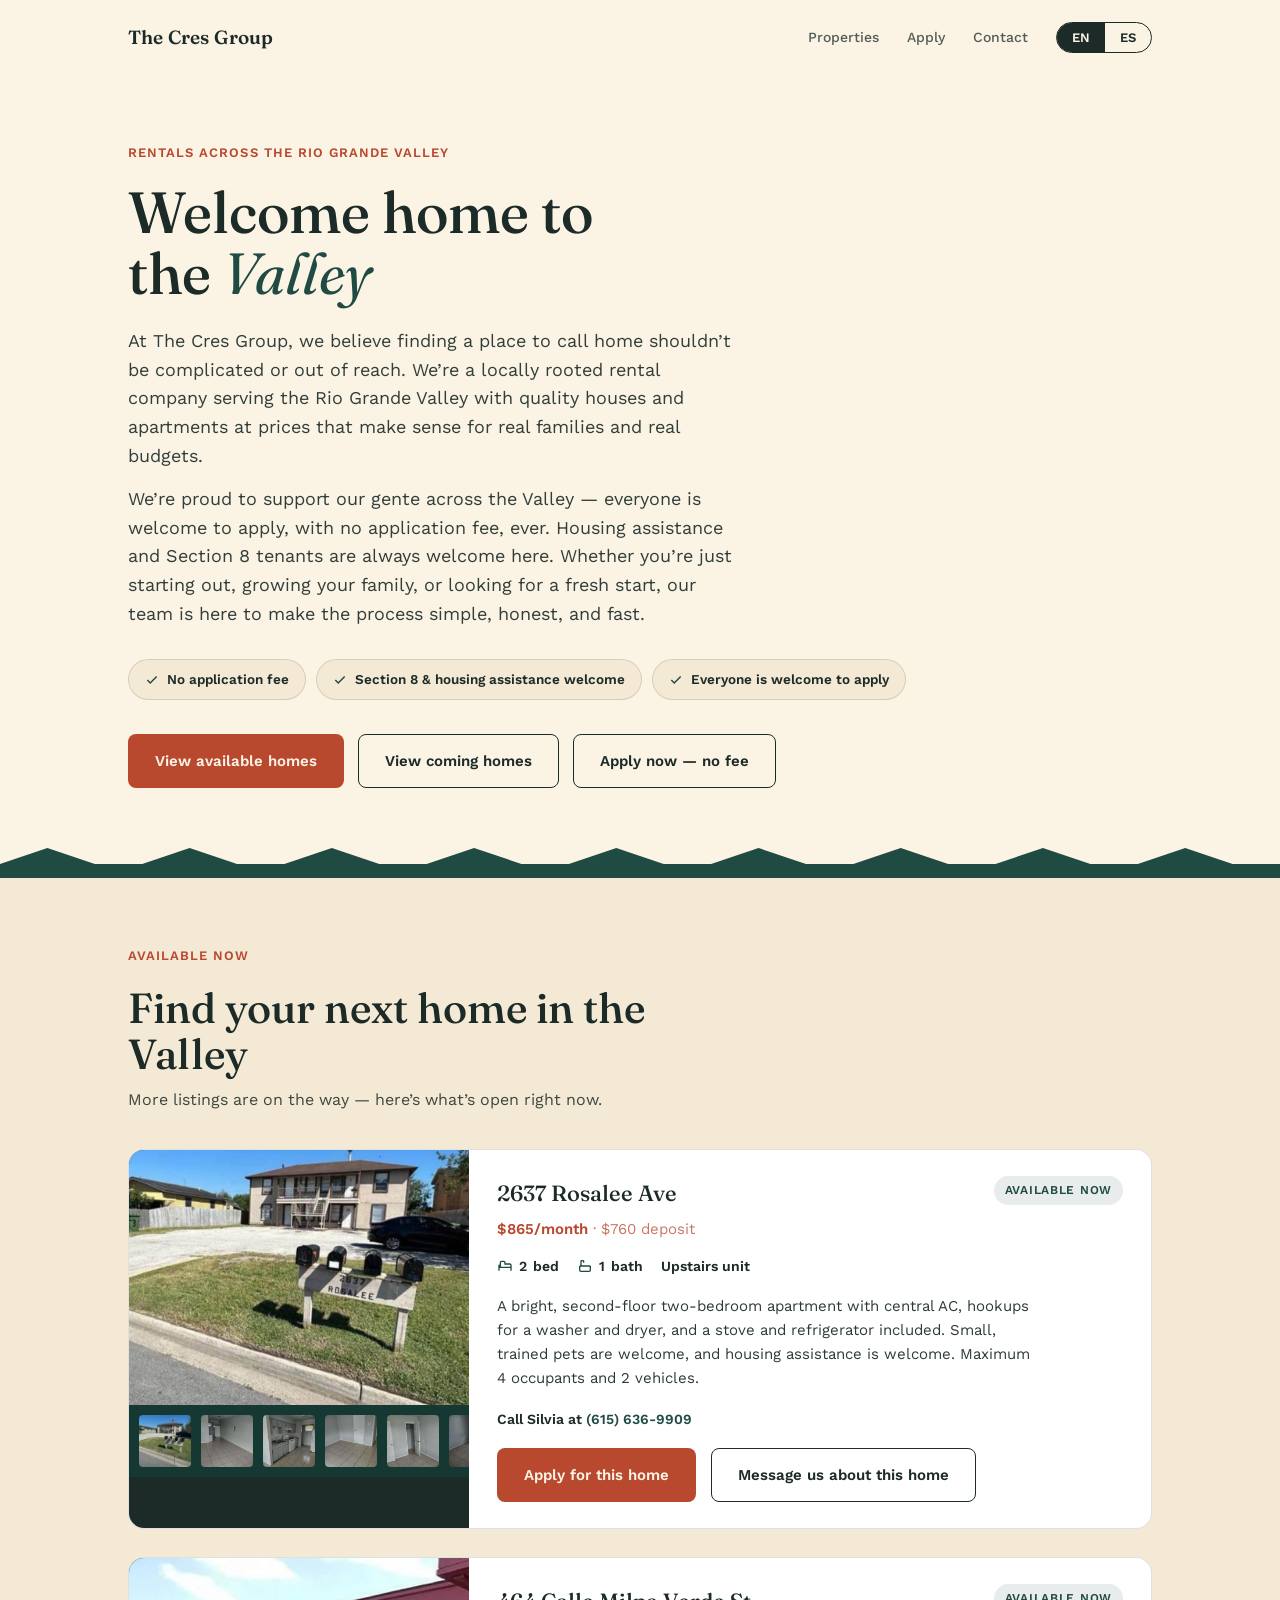
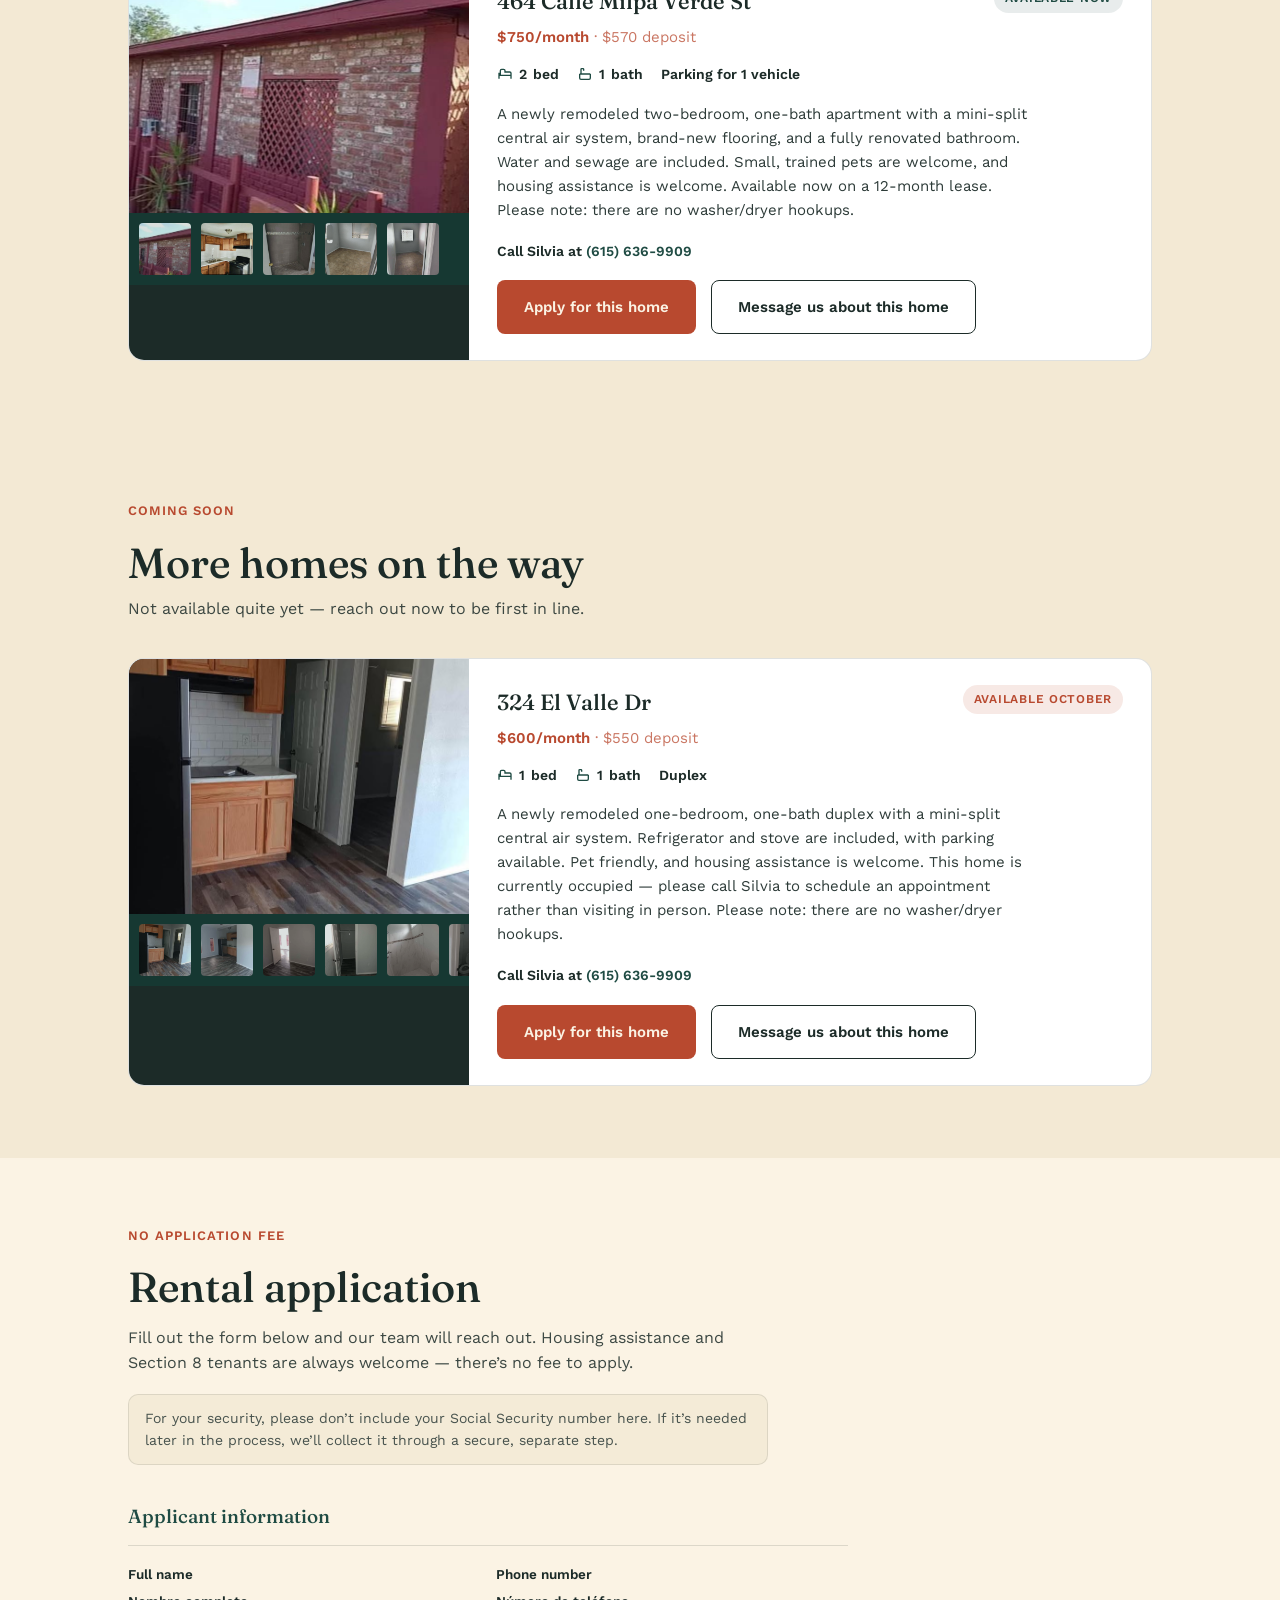
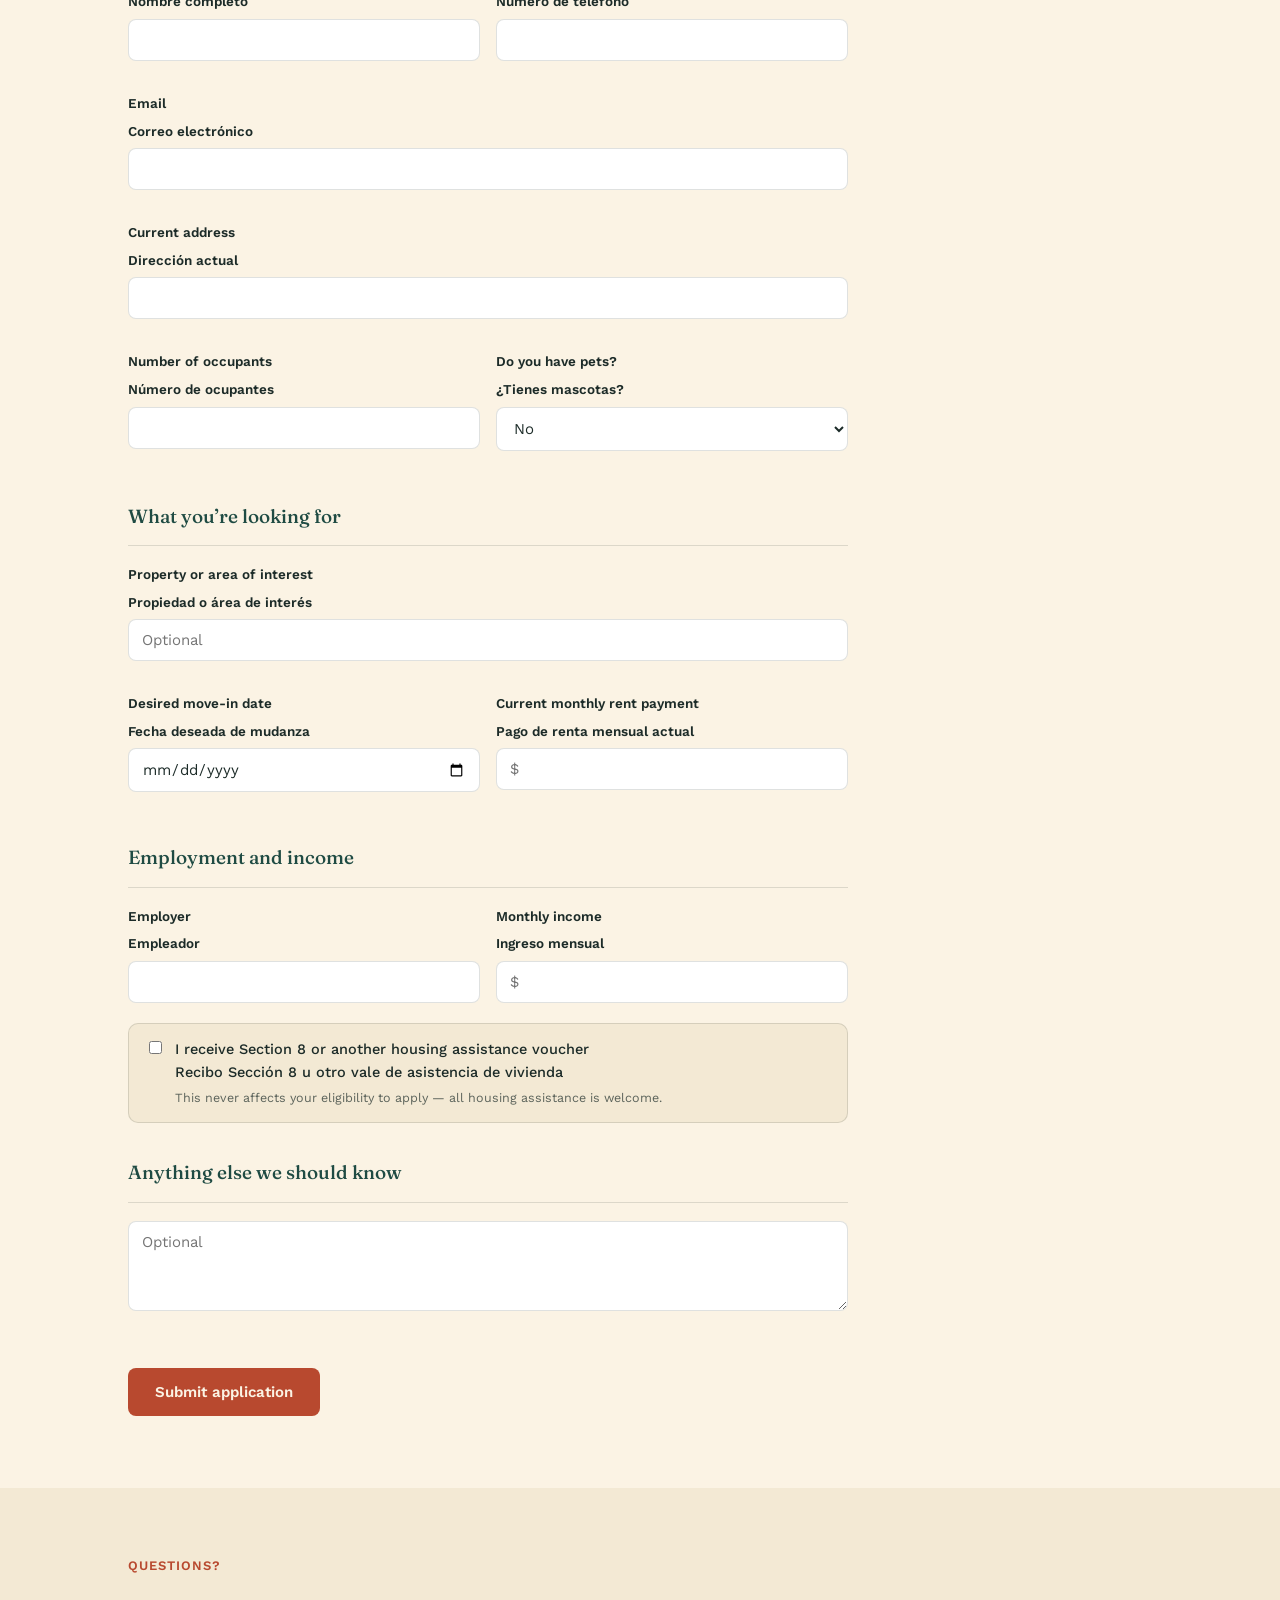
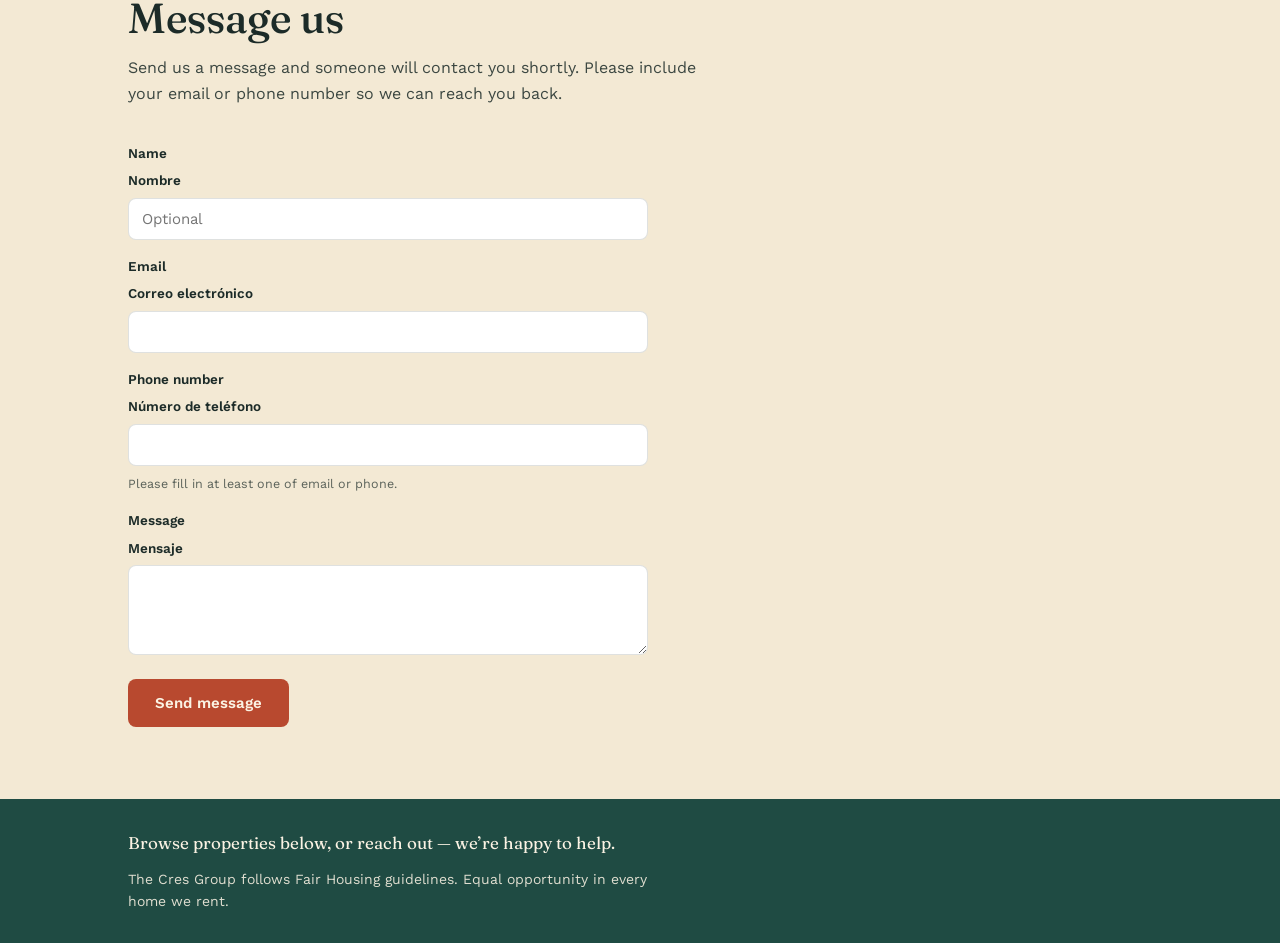
==== commit 9bc34a46: "Add files via upload" ====
--- a/index.html
+++ b/index.html
@@ -394,6 +394,10 @@
       <a href="#properties" class="btn btn-primary">
         <span data-lang="en">View available homes</span>
         <span data-lang="es">Ver casas disponibles</span>
+      </a>
+      <a href="#coming-soon" class="btn btn-secondary">
+        <span data-lang="en">View coming homes</span>
+        <span data-lang="es">Ver pr&oacute;ximas casas</span>
       </a>
       <a href="#apply" class="btn btn-secondary">
         <span data-lang="en">Apply now &mdash; no fee</span>
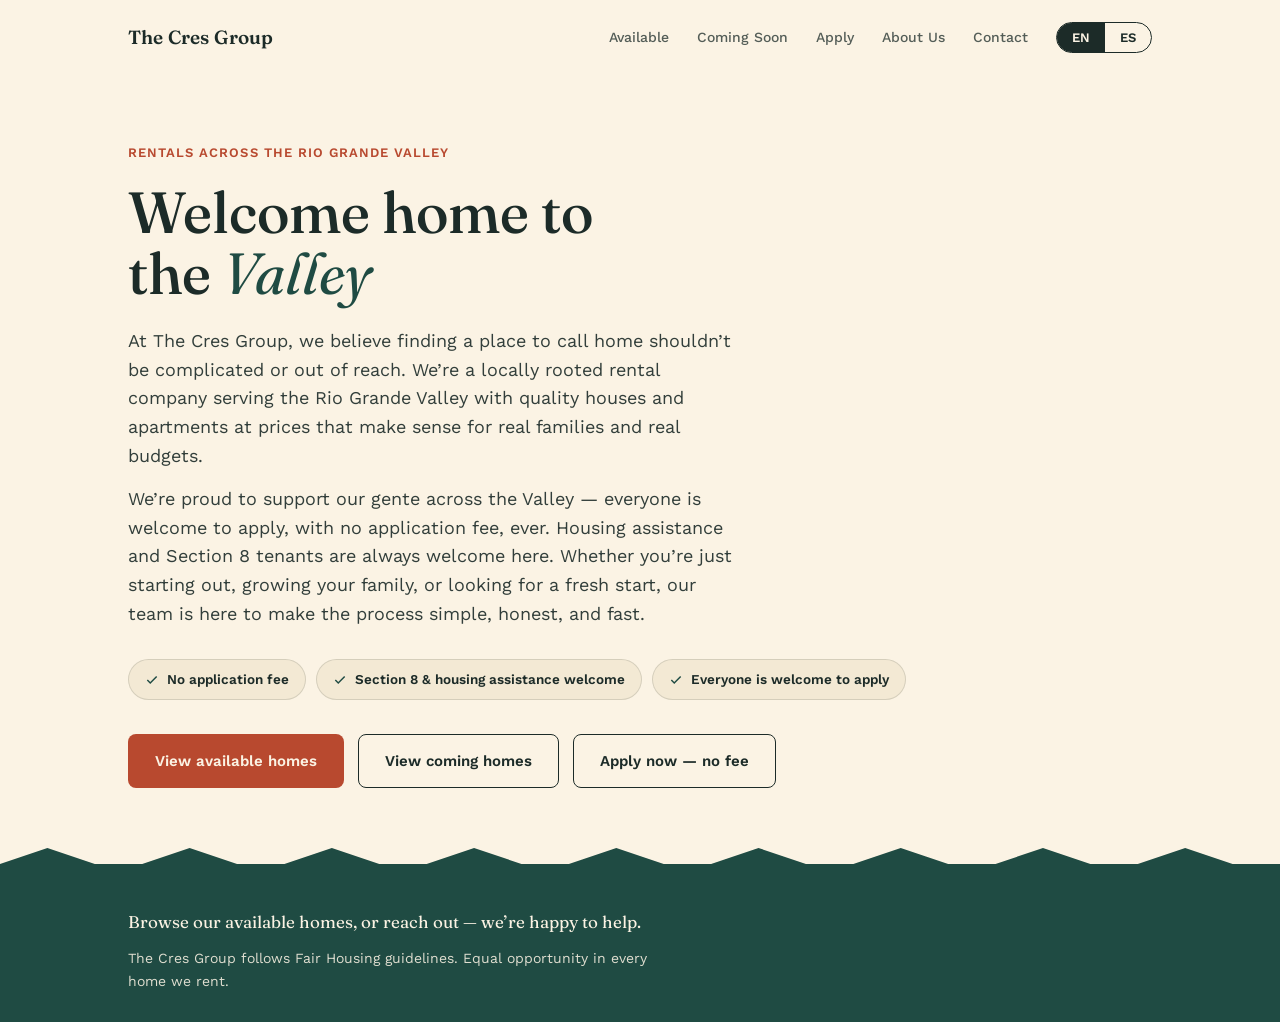
==== commit 416619f0: "Add files via upload" ====
--- a/index.html
+++ b/index.html
@@ -7,339 +7,30 @@
 <link rel="preconnect" href="https://fonts.googleapis.com">
 <link rel="preconnect" href="https://fonts.gstatic.com" crossorigin>
 <link href="https://fonts.googleapis.com/css2?family=Fraunces:opsz,wght@9..144,400;9..144,500;9..144,600&family=Work+Sans:wght@400;500;600&display=swap" rel="stylesheet">
-<style>
-  :root{
-    --ink:#1C2B28;
-    --paper:#FBF3E4;
-    --paper-2:#F3E9D4;
-    --teal:#1F4B43;
-    --teal-dark:#163832;
-    --marigold:#E7A93B;
-    --clay:#B8492F;
-    --clay-dark:#96391F;
-    --line: rgba(28,43,40,0.14);
-    --font-display: 'Fraunces', serif;
-    --font-body: 'Work Sans', sans-serif;
-  }
-  *{ box-sizing:border-box; }
-  html{ scroll-behavior:smooth; }
-  body{
-    margin:0;
-    background:var(--paper);
-    color:var(--ink);
-    font-family:var(--font-body);
-    line-height:1.6;
-  }
-  a{ color:inherit; }
-  .wrap{ max-width:1080px; margin:0 auto; padding:0 28px; }
-
-  /* ---------- Header ---------- */
-  header{
-    display:flex; align-items:center; justify-content:space-between;
-    padding:22px 0;
-  }
-  .logo{
-    font-family:var(--font-display);
-    font-weight:600;
-    font-size:19px;
-    letter-spacing:0.01em;
-    white-space:nowrap;
-  }
-  nav{ display:flex; align-items:center; gap:28px; }
-  nav a{
-    text-decoration:none;
-    font-size:14px;
-    font-weight:500;
-    color:var(--ink);
-    opacity:0.75;
-  }
-  nav a:hover{ opacity:1; }
-  .lang-toggle{
-    display:inline-flex;
-    border:1px solid var(--ink);
-    border-radius:999px;
-    overflow:hidden;
-  }
-  .lang-toggle button{
-    font-family:var(--font-body);
-    font-size:13px;
-    font-weight:600;
-    padding:7px 15px;
-    border:none;
-    background:transparent;
-    color:var(--ink);
-    cursor:pointer;
-  }
-  .lang-toggle button.active{
-    background:var(--ink);
-    color:var(--paper);
-  }
-
-  /* ---------- Hero ---------- */
-  .hero{ padding:64px 0 56px; }
-  .eyebrow{
-    display:inline-block;
-    font-size:13px;
-    font-weight:600;
-    letter-spacing:0.08em;
-    text-transform:uppercase;
-    color:var(--clay);
-    margin-bottom:18px;
-  }
-  h1{
-    font-family:var(--font-display);
-    font-weight:500;
-    font-size:clamp(34px, 5.2vw, 58px);
-    line-height:1.06;
-    margin:0 0 22px;
-    max-width:14ch;
-  }
-  h1 em{
-    font-style:italic;
-    font-weight:400;
-    color:var(--teal);
-  }
-  .lede{
-    font-size:18px;
-    max-width:56ch;
-    color:var(--ink);
-    opacity:0.9;
-    margin:0 0 30px;
-  }
-  .lede p{ margin:0 0 14px; }
-  .lede p:last-child{ margin-bottom:0; }
-
-  .badges{ display:flex; flex-wrap:wrap; gap:10px; margin-bottom:34px; }
-  .badge{
-    display:inline-flex; align-items:center; gap:8px;
-    font-size:13.5px; font-weight:600;
-    padding:9px 16px;
-    background:var(--paper-2);
-    border:1px solid var(--line);
-    border-radius:999px;
-  }
-  .badge svg{ width:14px; height:14px; flex-shrink:0; }
-
-  .cta-row{ display:flex; flex-wrap:wrap; gap:14px; }
-  .btn{
-    font-family:var(--font-body);
-    font-size:15px;
-    font-weight:600;
-    padding:14px 26px;
-    border-radius:8px;
-    text-decoration:none;
-    display:inline-block;
-    cursor:pointer;
-    border:1.5px solid transparent;
-  }
-  .btn-primary{
-    background:var(--clay);
-    color:var(--paper);
-  }
-  .btn-primary:hover{ background:var(--clay-dark); }
-  .btn-secondary{
-    background:transparent;
-    border-color:var(--ink);
-    color:var(--ink);
-  }
-  .btn-secondary:hover{ background:var(--ink); color:var(--paper); }
-
-  /* ---------- Roofline divider (signature element) ---------- */
-  .roofline{
-    width:100%;
-    height:34px;
-    display:block;
-  }
-
-  /* ---------- Footer band ---------- */
-  .band{
-    background:var(--teal);
-    color:var(--paper);
-    padding:30px 0;
-  }
-  .band .wrap{
-    display:flex; align-items:center; justify-content:space-between;
-    flex-wrap:wrap; gap:12px;
-  }
-  .band p{
-    margin:0; font-size:14px; opacity:0.88; max-width:60ch;
-  }
-  .band .tag{
-    font-family:var(--font-display);
-    font-size:17px;
-  }
-
-  /* ---------- Apply section ---------- */
-  .apply-section{ padding:64px 0 72px; scroll-margin-top:24px; }
-  .apply-intro{ max-width:640px; margin:0 0 36px; }
-  .apply-title{
-    font-family:var(--font-display); font-weight:500;
-    font-size:clamp(28px, 4.4vw, 42px); line-height:1.1; margin:0 0 14px;
-  }
-  .apply-sub{ font-size:16px; opacity:0.85; max-width:60ch; margin:0 0 8px; }
-  .apply-note{
-    font-size:14px; opacity:0.8; margin:18px 0 0;
-    background:var(--paper-2); border:1px solid var(--line);
-    border-radius:10px; padding:12px 16px;
-  }
-  form.apply-form{ max-width:720px; }
-  fieldset{ border:none; padding:0; margin:0 0 34px; }
-  legend{
-    font-family:var(--font-display); font-size:19px; font-weight:500;
-    color:var(--teal); padding:0 0 14px; width:100%;
-    border-bottom:1px solid var(--line); margin-bottom:18px;
-  }
-  .form-grid{ display:grid; grid-template-columns:1fr 1fr; gap:16px; }
-  .form-grid .full{ grid-column:1 / -1; }
-  .apply-form label{ display:block; font-size:13.5px; font-weight:600; margin-bottom:6px; }
-  .apply-form input, .apply-form select, .apply-form textarea{
-    width:100%; font-family:var(--font-body); font-size:15px;
-    padding:11px 13px; border:1px solid var(--line); border-radius:8px;
-    background:#fff; color:var(--ink);
-  }
-  .apply-form input:focus, .apply-form select:focus, .apply-form textarea:focus{
-    outline:2px solid var(--teal); outline-offset:1px;
-  }
-  .apply-form textarea{ resize:vertical; min-height:90px; }
-  .form-field{ margin-bottom:16px; }
-  .checkbox-row{
-    display:flex; align-items:flex-start; gap:10px;
-    background:var(--paper-2); border:1px solid var(--line);
-    border-radius:10px; padding:14px 16px;
-  }
-  .checkbox-row input{ width:auto; margin-top:3px; }
-  .checkbox-row label{ margin:0; font-weight:500; font-size:14.5px; }
-  .hint{ font-size:12.5px; opacity:0.7; margin-top:4px; font-weight:400; }
-  .submit-row{ display:flex; align-items:center; gap:16px; margin-top:8px; }
-  .confirm-msg{
-    display:none; margin-top:20px; padding:16px 18px;
-    color:var(--paper); border-radius:10px; font-size:14.5px;
-  }
-  .confirm-msg.show{ display:block; }
-  #confirm-success{ background:var(--teal); }
-  #confirm-error{ background:var(--clay); }
-  #message-success{ background:var(--teal); }
-  #message-error{ background:var(--clay); }
-  #message-error-contact{ background:var(--clay); }
-  .apply-form button[disabled]{ opacity:0.6; cursor:not-allowed; }
-
-  /* ---------- Properties section ---------- */
-  .properties-section{ padding:64px 0 72px; background:var(--paper-2); scroll-margin-top:24px; }
-  .properties-intro{ max-width:640px; margin:0 0 36px; }
-  .properties-title{
-    font-family:var(--font-display); font-weight:500;
-    font-size:clamp(28px, 4.4vw, 42px); line-height:1.1; margin:0 0 10px;
-  }
-  .properties-sub{ font-size:16px; opacity:0.85; max-width:60ch; margin:0; }
-
-  .property-card{
-    background:#fff; border:1px solid var(--line); border-radius:16px;
-    overflow:hidden; display:grid; grid-template-columns:340px 1fr;
-  }
-  .property-card + .property-card{ margin-top:28px; }
-  .property-gallery{ background:var(--ink); }
-  .property-main-photo{
-    width:100%; aspect-ratio:4/3; object-fit:cover; display:block; cursor:pointer;
-  }
-  .property-thumbs{
-    display:flex; gap:6px; padding:8px; overflow-x:auto; background:var(--teal-dark);
-  }
-  .property-thumbs img{
-    width:56px; height:56px; object-fit:cover; border-radius:6px; cursor:pointer;
-    flex-shrink:0; border:2px solid transparent; opacity:0.85;
-  }
-  .property-thumbs img:hover{ opacity:1; }
-
-  .property-body{ padding:26px 28px; }
-  .property-top{
-    display:flex; align-items:flex-start; justify-content:space-between;
-    gap:12px; flex-wrap:wrap; margin-bottom:6px;
-  }
-  .property-address{
-    font-family:var(--font-display); font-size:22px; font-weight:500; margin:0;
-  }
-  .property-status{
-    font-size:12px; font-weight:600; text-transform:uppercase; letter-spacing:0.06em;
-    color:var(--teal); background:rgba(31,75,67,0.1);
-    padding:5px 11px; border-radius:999px; white-space:nowrap;
-  }
-  .property-status.upcoming{
-    color:var(--clay); background:rgba(184,73,47,0.12);
-  }
-  .property-price{ font-size:15px; font-weight:600; color:var(--clay); margin:0 0 14px; }
-  .property-price span{ font-weight:400; opacity:0.75; }
-
-  .property-specs{ display:flex; flex-wrap:wrap; gap:18px; margin-bottom:16px; }
-  .property-specs div{ font-size:14px; font-weight:600; display:flex; align-items:center; gap:6px; }
-  .property-specs svg{ width:16px; height:16px; stroke:var(--teal); flex-shrink:0; }
-
-  .property-desc{ font-size:15px; opacity:0.92; margin:0 0 18px; max-width:60ch; }
-  .property-contact{ font-size:14px; font-weight:600; margin:0 0 18px; }
-  .property-contact a{ color:var(--teal); text-decoration:none; }
-  .property-contact a:hover{ text-decoration:underline; }
-
-  /* Lightbox */
-  .lightbox{
-    display:none; position:fixed; inset:0; background:rgba(20,26,24,0.92);
-    z-index:100; align-items:center; justify-content:center; padding:24px;
-  }
-  .lightbox.open{ display:flex; }
-  .lightbox img{ max-width:min(88vw, 780px); max-height:82vh; border-radius:8px; object-fit:contain; }
-  .lightbox-close, .lightbox-prev, .lightbox-next{
-    position:absolute; background:rgba(255,255,255,0.12); color:#fff; border:none;
-    border-radius:999px; width:42px; height:42px; font-size:20px; cursor:pointer;
-  }
-  .lightbox-close:hover, .lightbox-prev:hover, .lightbox-next:hover{ background:rgba(255,255,255,0.22); }
-  .lightbox-close{ top:20px; right:20px; }
-  .lightbox-prev{ left:20px; top:50%; transform:translateY(-50%); }
-  .lightbox-next{ right:20px; top:50%; transform:translateY(-50%); }
-
-  @media (max-width:720px){
-    .property-card{ grid-template-columns:1fr; }
-  }
-
-  [data-lang]{ display:none; }
-  [data-lang].is-visible{ display:block; }
-  span[data-lang].is-visible{ display:inline; }
-  .eyebrow[data-lang].is-visible{ display:inline-block; }
-
-  @media (max-width:640px){
-    header{ flex-wrap:wrap; gap:14px; }
-    nav{ gap:16px; order:3; width:100%; justify-content:flex-start; }
-    .hero{ padding:40px 0 44px; }
-    .form-grid{ grid-template-columns:1fr; }
-  }
-
-  @media (prefers-reduced-motion: no-preference){
-    .hero > *{
-      animation: rise 0.6s ease both;
-    }
-    .hero > *:nth-child(2){ animation-delay:0.05s; }
-    .hero > *:nth-child(3){ animation-delay:0.1s; }
-    .hero > *:nth-child(4){ animation-delay:0.15s; }
-    .hero > *:nth-child(5){ animation-delay:0.2s; }
-    @keyframes rise{
-      from{ opacity:0; transform:translateY(8px); }
-      to{ opacity:1; transform:translateY(0); }
-    }
-  }
-</style>
+<link rel="stylesheet" href="styles.css">
 </head>
 <body>
-
 <div class="wrap">
   <header>
-    <div class="logo">The Cres Group</div>
+    <div class="logo"><a href="index.html">The Cres Group</a></div>
     <nav>
-      <a href="#properties">
-        <span data-lang="en">Properties</span>
-        <span data-lang="es">Propiedades</span>
+      <a href="properties.html">
+        <span data-lang="en">Available</span>
+        <span data-lang="es">Disponibles</span>
       </a>
-      <a href="#apply">
+      <a href="coming-soon.html">
+        <span data-lang="en">Coming Soon</span>
+        <span data-lang="es">Pr&oacute;ximamente</span>
+      </a>
+      <a href="apply.html">
         <span data-lang="en">Apply</span>
         <span data-lang="es">Aplicar</span>
       </a>
-      <a href="#message">
+      <a href="about.html">
+        <span data-lang="en">About Us</span>
+        <span data-lang="es">Sobre Nosotros</span>
+      </a>
+      <a href="contact.html">
         <span data-lang="en">Contact</span>
         <span data-lang="es">Contacto</span>
       </a>
@@ -350,7 +41,6 @@
     </nav>
   </header>
 </div>
-
 <section class="hero">
   <div class="wrap">
     <span class="eyebrow" data-lang="en">Rentals across the Rio Grande Valley</span>
@@ -391,15 +81,15 @@
     </div>
 
     <div class="cta-row">
-      <a href="#properties" class="btn btn-primary">
+      <a href="properties.html" class="btn btn-primary">
         <span data-lang="en">View available homes</span>
         <span data-lang="es">Ver casas disponibles</span>
       </a>
-      <a href="#coming-soon" class="btn btn-secondary">
+      <a href="coming-soon.html" class="btn btn-secondary">
         <span data-lang="en">View coming homes</span>
         <span data-lang="es">Ver pr&oacute;ximas casas</span>
       </a>
-      <a href="#apply" class="btn btn-secondary">
+      <a href="apply.html" class="btn btn-secondary">
         <span data-lang="en">Apply now &mdash; no fee</span>
         <span data-lang="es">Aplica ahora &mdash; sin costo</span>
       </a>
@@ -411,594 +101,15 @@
   <polyline points="0,34 0,20 40,4 80,20 120,20 160,4 200,20 240,20 280,4 320,20 360,20 400,4 440,20 480,20 520,4 560,20 600,20 640,4 680,20 720,20 760,4 800,20 840,20 880,4 920,20 960,20 1000,4 1040,20 1080,20 1080,34"
     fill="var(--teal)" />
 </svg>
-
-<section class="properties-section" id="properties">
-  <div class="wrap">
-    <div class="properties-intro">
-      <span class="eyebrow" data-lang="en">Available now</span>
-      <span class="eyebrow" data-lang="es">Disponible ahora</span>
-      <h2 class="properties-title" data-lang="en">Find your next home in the Valley</h2>
-      <h2 class="properties-title" data-lang="es">Encuentra tu pr&oacute;ximo hogar en el Valle</h2>
-      <p class="properties-sub" data-lang="en">More listings are on the way &mdash; here&rsquo;s what&rsquo;s open right now.</p>
-      <p class="properties-sub" data-lang="es">Pronto habr&aacute; m&aacute;s propiedades &mdash; esto es lo que est&aacute; disponible ahora.</p>
-    </div>
-
-    <div class="property-card">
-      <div class="property-gallery">
-        <img class="property-main-photo" id="rosalee-main" src="Rentals/Rosalee/Apt%203/FrontRosalee.jpg" alt="2637 Rosalee Ave" onclick="openLightbox('rosalee', 0)">
-        <div class="property-thumbs">
-          <img src="Rentals/Rosalee/Apt%203/FrontRosalee.jpg" alt="Front of building" onclick="setMainPhoto('rosalee', 0)">
-          <img src="Rentals/Rosalee/Apt%203/LivingRoom.jpg" alt="Living room" onclick="setMainPhoto('rosalee', 1)">
-          <img src="Rentals/Rosalee/Apt%203/kitchen.jpg" alt="Kitchen" onclick="setMainPhoto('rosalee', 2)">
-          <img src="Rentals/Rosalee/Apt%203/Room.jpg" alt="Bedroom" onclick="setMainPhoto('rosalee', 3)">
-          <img src="Rentals/Rosalee/Apt%203/room1.jpg" alt="Bedroom" onclick="setMainPhoto('rosalee', 4)">
-          <img src="Rentals/Rosalee/Apt%203/Room2.jpg" alt="Bedroom closet" onclick="setMainPhoto('rosalee', 5)">
-          <img src="Rentals/Rosalee/Apt%203/bath.jpg" alt="Bathroom" onclick="setMainPhoto('rosalee', 6)">
-          <img src="Rentals/Rosalee/Apt%203/bath2.jpg" alt="Bathroom sink" onclick="setMainPhoto('rosalee', 7)">
-          <img src="Rentals/Rosalee/Apt%203/HVAC.jpg" alt="Central AC unit" onclick="setMainPhoto('rosalee', 8)">
-        </div>
-      </div>
-
-      <div class="property-body">
-        <div class="property-top">
-          <h3 class="property-address">2637 Rosalee Ave</h3>
-          <span class="property-status" data-lang="en">Available now</span>
-          <span class="property-status" data-lang="es">Disponible ahora</span>
-        </div>
-        <p class="property-price" data-lang="en">$865/month <span>&middot; $760 deposit</span></p>
-        <p class="property-price" data-lang="es">$865/mes <span>&middot; $760 de dep&oacute;sito</span></p>
-
-        <div class="property-specs">
-          <div><svg viewBox="0 0 24 24" fill="none" stroke-width="2"><path d="M3 10v9M21 10v9M3 14h18M5 14V7a2 2 0 012-2h3a2 2 0 012 2v1M12 8v1h7a2 2 0 012 2v3"/></svg>2 <span data-lang="en">bed</span><span data-lang="es">rec&aacute;maras</span></div>
-          <div><svg viewBox="0 0 24 24" fill="none" stroke-width="2"><path d="M4 12h16M6 12V5a1 1 0 011-1h2a1 1 0 011 1v2M4 12v6a2 2 0 002 2h12a2 2 0 002-2v-6"/></svg>1 <span data-lang="en">bath</span><span data-lang="es">ba&ntilde;o</span></div>
-          <div><span data-lang="en">Upstairs unit</span><span data-lang="es">Unidad de arriba</span></div>
-        </div>
-
-        <p class="property-desc" data-lang="en">A bright, second-floor two-bedroom apartment with central AC, hookups for a washer and dryer, and a stove and refrigerator included. Small, trained pets are welcome, and housing assistance is welcome. Maximum 4 occupants and 2 vehicles.</p>
-        <p class="property-desc" data-lang="es">Un luminoso apartamento de dos rec&aacute;maras en el segundo piso, con aire acondicionado central, conexiones para lavadora y secadora, y estufa y refrigerador incluidos. Se aceptan mascotas peque&ntilde;as y entrenadas, y se acepta asistencia de vivienda. M&aacute;ximo 4 personas y 2 veh&iacute;culos.</p>
-
-        <p class="property-contact" data-lang="en">Call Silvia at <a href="tel:6156369909">(615) 636-9909</a></p>
-        <p class="property-contact" data-lang="es">Llama a Silvia al <a href="tel:6156369909">(615) 636-9909</a></p>
-
-        <a href="#apply" class="btn btn-primary">
-          <span data-lang="en">Apply for this home</span>
-          <span data-lang="es">Aplica para esta casa</span>
-        </a>
-        <a href="#message" class="btn btn-secondary" style="margin-left:10px;">
-          <span data-lang="en">Message us about this home</span>
-          <span data-lang="es">Env&iacute;anos un mensaje sobre esta casa</span>
-        </a>
-      </div>
-    </div>
-
-    <div class="property-card">
-      <div class="property-gallery">
-        <img class="property-main-photo" id="milpaverde-main" src="Rentals/MilpaVerde/Front-Milpa4.jpg" alt="464 Calle Milpa Verde St" onclick="openLightbox('milpaverde', 0)">
-        <div class="property-thumbs">
-          <img src="Rentals/MilpaVerde/Front-Milpa4.jpg" alt="Front of building" onclick="setMainPhoto('milpaverde', 0)">
-          <img src="Rentals/MilpaVerde/Kitchen_Milpa_4.jpg" alt="Kitchen" onclick="setMainPhoto('milpaverde', 1)">
-          <img src="Rentals/MilpaVerde/Bath-Milpa4.jpg" alt="Bathroom" onclick="setMainPhoto('milpaverde', 2)">
-          <img src="Rentals/MilpaVerde/Bed2-Millpa4.jpg" alt="Bedroom" onclick="setMainPhoto('milpaverde', 3)">
-          <img src="Rentals/MilpaVerde/Bedroom1-Milpa4.jpg" alt="Bedroom" onclick="setMainPhoto('milpaverde', 4)">
-        </div>
-      </div>
-
-      <div class="property-body">
-        <div class="property-top">
-          <h3 class="property-address">464 Calle Milpa Verde St</h3>
-          <span class="property-status" data-lang="en">Available now</span>
-          <span class="property-status" data-lang="es">Disponible ahora</span>
-        </div>
-        <p class="property-price" data-lang="en">$750/month <span>&middot; $570 deposit</span></p>
-        <p class="property-price" data-lang="es">$750/mes <span>&middot; $570 de dep&oacute;sito</span></p>
-
-        <div class="property-specs">
-          <div><svg viewBox="0 0 24 24" fill="none" stroke-width="2"><path d="M3 10v9M21 10v9M3 14h18M5 14V7a2 2 0 012-2h3a2 2 0 012 2v1M12 8v1h7a2 2 0 012 2v3"/></svg>2 <span data-lang="en">bed</span><span data-lang="es">rec&aacute;maras</span></div>
-          <div><svg viewBox="0 0 24 24" fill="none" stroke-width="2"><path d="M4 12h16M6 12V5a1 1 0 011-1h2a1 1 0 011 1v2M4 12v6a2 2 0 002 2h12a2 2 0 002-2v-6"/></svg>1 <span data-lang="en">bath</span><span data-lang="es">ba&ntilde;o</span></div>
-          <div><span data-lang="en">Parking for 1 vehicle</span><span data-lang="es">Estacionamiento para 1 veh&iacute;culo</span></div>
-        </div>
-
-        <p class="property-desc" data-lang="en">A newly remodeled two-bedroom, one-bath apartment with a mini-split central air system, brand-new flooring, and a fully renovated bathroom. Water and sewage are included. Small, trained pets are welcome, and housing assistance is welcome. Available now on a 12-month lease. Please note: there are no washer/dryer hookups.</p>
-        <p class="property-desc" data-lang="es">Un apartamento de dos rec&aacute;maras y un ba&ntilde;o reci&eacute;n remodelado, con aire acondicionado tipo mini-split, piso nuevo y ba&ntilde;o completamente renovado. Incluye agua y drenaje. Se aceptan mascotas peque&ntilde;as y entrenadas, y se acepta asistencia de vivienda. Disponible ya, con contrato de 12 meses. Nota: no hay conexi&oacute;n para lavadora ni secadora.</p>
-
-        <p class="property-contact" data-lang="en">Call Silvia at <a href="tel:6156369909">(615) 636-9909</a></p>
-        <p class="property-contact" data-lang="es">Llama a Silvia al <a href="tel:6156369909">(615) 636-9909</a></p>
-
-        <a href="#apply" class="btn btn-primary">
-          <span data-lang="en">Apply for this home</span>
-          <span data-lang="es">Aplica para esta casa</span>
-        </a>
-        <a href="#message" class="btn btn-secondary" style="margin-left:10px;">
-          <span data-lang="en">Message us about this home</span>
-          <span data-lang="es">Env&iacute;anos un mensaje sobre esta casa</span>
-        </a>
-      </div>
-    </div>
-  </div>
-</section>
-
-<section class="properties-section" id="coming-soon">
-  <div class="wrap">
-    <div class="properties-intro">
-      <span class="eyebrow" data-lang="en">Coming soon</span>
-      <span class="eyebrow" data-lang="es">Pr&oacute;ximamente</span>
-      <h2 class="properties-title" data-lang="en">More homes on the way</h2>
-      <h2 class="properties-title" data-lang="es">M&aacute;s casas en camino</h2>
-      <p class="properties-sub" data-lang="en">Not available quite yet &mdash; reach out now to be first in line.</p>
-      <p class="properties-sub" data-lang="es">A&uacute;n no disponible &mdash; cont&aacute;ctanos ahora para ser el primero en la fila.</p>
-    </div>
-
-    <div class="property-card">
-      <div class="property-gallery">
-        <img class="property-main-photo" id="elvalle-main" src="Rentals/ElValle/KitechEV1.jpg" alt="324 El Valle Dr" onclick="openLightbox('elvalle', 0)">
-        <div class="property-thumbs">
-          <img src="Rentals/ElValle/KitechEV1.jpg" alt="Kitchen" onclick="setMainPhoto('elvalle', 0)">
-          <img src="Rentals/ElValle/LinvinfELV1.jpg" alt="Living room" onclick="setMainPhoto('elvalle', 1)">
-          <img src="Rentals/ElValle/Bed.jpg" alt="Bedroom" onclick="setMainPhoto('elvalle', 2)">
-          <img src="Rentals/ElValle/ClosetELV1.jpg" alt="Closet" onclick="setMainPhoto('elvalle', 3)">
-          <img src="Rentals/ElValle/Bath.jpg" alt="Bathroom" onclick="setMainPhoto('elvalle', 4)">
-          <img src="Rentals/ElValle/Bath2.jpg" alt="Bathroom sink" onclick="setMainPhoto('elvalle', 5)">
-        </div>
-      </div>
-
-      <div class="property-body">
-        <div class="property-top">
-          <h3 class="property-address">324 El Valle Dr</h3>
-          <span class="property-status upcoming" data-lang="en">Available October</span>
-          <span class="property-status upcoming" data-lang="es">Disponible en octubre</span>
-        </div>
-        <p class="property-price" data-lang="en">$600/month <span>&middot; $550 deposit</span></p>
-        <p class="property-price" data-lang="es">$600/mes <span>&middot; $550 de dep&oacute;sito</span></p>
-
-        <div class="property-specs">
-          <div><svg viewBox="0 0 24 24" fill="none" stroke-width="2"><path d="M3 10v9M21 10v9M3 14h18M5 14V7a2 2 0 012-2h3a2 2 0 012 2v1M12 8v1h7a2 2 0 012 2v3"/></svg>1 <span data-lang="en">bed</span><span data-lang="es">rec&aacute;mara</span></div>
-          <div><svg viewBox="0 0 24 24" fill="none" stroke-width="2"><path d="M4 12h16M6 12V5a1 1 0 011-1h2a1 1 0 011 1v2M4 12v6a2 2 0 002 2h12a2 2 0 002-2v-6"/></svg>1 <span data-lang="en">bath</span><span data-lang="es">ba&ntilde;o</span></div>
-          <div><span data-lang="en">Duplex</span><span data-lang="es">D&uacute;plex</span></div>
-        </div>
-
-        <p class="property-desc" data-lang="en">A newly remodeled one-bedroom, one-bath duplex with a mini-split central air system. Refrigerator and stove are included, with parking available. Pet friendly, and housing assistance is welcome. This home is currently occupied &mdash; please call Silvia to schedule an appointment rather than visiting in person. Please note: there are no washer/dryer hookups.</p>
-        <p class="property-desc" data-lang="es">Un d&uacute;plex de una rec&aacute;mara y un ba&ntilde;o, reci&eacute;n remodelado, con aire acondicionado tipo mini-split. Incluye refrigerador y estufa, con estacionamiento disponible. Se aceptan mascotas, y se acepta asistencia de vivienda. Esta casa est&aacute; actualmente ocupada &mdash; por favor llama a Silvia para programar una cita en lugar de visitar en persona. Nota: no hay conexi&oacute;n para lavadora ni secadora.</p>
-
-        <p class="property-contact" data-lang="en">Call Silvia at <a href="tel:6156369909">(615) 636-9909</a></p>
-        <p class="property-contact" data-lang="es">Llama a Silvia al <a href="tel:6156369909">(615) 636-9909</a></p>
-
-        <a href="#apply" class="btn btn-primary">
-          <span data-lang="en">Apply for this home</span>
-          <span data-lang="es">Aplica para esta casa</span>
-        </a>
-        <a href="#message" class="btn btn-secondary" style="margin-left:10px;">
-          <span data-lang="en">Message us about this home</span>
-          <span data-lang="es">Env&iacute;anos un mensaje sobre esta casa</span>
-        </a>
-      </div>
-    </div>
-  </div>
-</section>
-
-<div class="lightbox" id="lightbox" onclick="if(event.target===this) closeLightbox()">
-  <button class="lightbox-close" onclick="closeLightbox()">&times;</button>
-  <button class="lightbox-prev" onclick="stepLightbox(-1)">&#8249;</button>
-  <img id="lightbox-img" src="" alt="">
-  <button class="lightbox-next" onclick="stepLightbox(1)">&#8250;</button>
-</div>
-
-<section class="apply-section" id="apply">
-  <div class="wrap">
-    <div class="apply-intro">
-      <span class="eyebrow" data-lang="en">No application fee</span>
-      <span class="eyebrow" data-lang="es">Sin costo de solicitud</span>
-
-      <h2 class="apply-title" data-lang="en">Rental application</h2>
-      <h2 class="apply-title" data-lang="es">Solicitud de renta</h2>
-
-      <p class="apply-sub" data-lang="en">Fill out the form below and our team will reach out. Housing assistance and Section 8 tenants are always welcome &mdash; there&rsquo;s no fee to apply.</p>
-      <p class="apply-sub" data-lang="es">Completa el siguiente formulario y nuestro equipo se pondr&aacute;a en contacto contigo. Los inquilinos con asistencia de vivienda y Secci&oacute;n 8 siempre son bienvenidos &mdash; no hay costo por aplicar.</p>
-
-      <p class="apply-note" data-lang="en">For your security, please don&rsquo;t include your Social Security number here. If it&rsquo;s needed later in the process, we&rsquo;ll collect it through a secure, separate step.</p>
-      <p class="apply-note" data-lang="es">Por tu seguridad, por favor no incluyas tu n&uacute;mero de Seguro Social aqu&iacute;. Si se necesita m&aacute;s adelante en el proceso, lo solicitaremos por un paso separado y seguro.</p>
-    </div>
-
-    <form class="apply-form" id="apply-form">
-      <input type="checkbox" name="botcheck" style="display:none" tabindex="-1" autocomplete="off">
-      <fieldset>
-        <legend data-lang="en">Applicant information</legend>
-        <legend data-lang="es">Informaci&oacute;n del solicitante</legend>
-        <div class="form-grid">
-          <div class="form-field">
-            <label data-lang="en">Full name</label>
-            <label data-lang="es">Nombre completo</label>
-            <input type="text" name="full_name" required>
-          </div>
-          <div class="form-field">
-            <label data-lang="en">Phone number</label>
-            <label data-lang="es">N&uacute;mero de tel&eacute;fono</label>
-            <input type="tel" name="phone" required>
-          </div>
-          <div class="form-field full">
-            <label data-lang="en">Email</label>
-            <label data-lang="es">Correo electr&oacute;nico</label>
-            <input type="email" name="email" required>
-          </div>
-          <div class="form-field full">
-            <label data-lang="en">Current address</label>
-            <label data-lang="es">Direcci&oacute;n actual</label>
-            <input type="text" name="current_address" required>
-          </div>
-          <div class="form-field">
-            <label data-lang="en">Number of occupants</label>
-            <label data-lang="es">N&uacute;mero de ocupantes</label>
-            <input type="number" name="occupants" min="1">
-          </div>
-          <div class="form-field">
-            <label data-lang="en">Do you have pets?</label>
-            <label data-lang="es">&iquest;Tienes mascotas?</label>
-            <select name="pets" id="pets-select">
-              <option value="no" data-en="No" data-es="No">No</option>
-              <option value="yes" data-en="Yes" data-es="S&iacute;">Yes</option>
-            </select>
-          </div>
-        </div>
-      </fieldset>
-
-      <fieldset>
-        <legend data-lang="en">What you&rsquo;re looking for</legend>
-        <legend data-lang="es">Lo que est&aacute;s buscando</legend>
-        <div class="form-grid">
-          <div class="form-field full">
-            <label data-lang="en">Property or area of interest</label>
-            <label data-lang="es">Propiedad o &aacute;rea de inter&eacute;s</label>
-            <input type="text" name="property_interest" placeholder="Optional">
-          </div>
-          <div class="form-field">
-            <label data-lang="en">Desired move-in date</label>
-            <label data-lang="es">Fecha deseada de mudanza</label>
-            <input type="date" name="move_in_date">
-          </div>
-          <div class="form-field">
-            <label data-lang="en">Current monthly rent payment</label>
-            <label data-lang="es">Pago de renta mensual actual</label>
-            <input type="text" name="current_rent" placeholder="$">
-          </div>
-        </div>
-      </fieldset>
-
-      <fieldset>
-        <legend data-lang="en">Employment and income</legend>
-        <legend data-lang="es">Empleo e ingresos</legend>
-        <div class="form-grid">
-          <div class="form-field">
-            <label data-lang="en">Employer</label>
-            <label data-lang="es">Empleador</label>
-            <input type="text" name="employer">
-          </div>
-          <div class="form-field">
-            <label data-lang="en">Monthly income</label>
-            <label data-lang="es">Ingreso mensual</label>
-            <input type="text" name="income" placeholder="$">
-          </div>
-        </div>
-        <div class="checkbox-row" style="margin-top:4px;">
-          <input type="checkbox" id="assistance" name="housing_assistance">
-          <div>
-            <label for="assistance" data-lang="en">I receive Section 8 or another housing assistance voucher</label>
-            <label for="assistance" data-lang="es">Recibo Secci&oacute;n 8 u otro vale de asistencia de vivienda</label>
-            <div class="hint" data-lang="en">This never affects your eligibility to apply &mdash; all housing assistance is welcome.</div>
-            <div class="hint" data-lang="es">Esto nunca afecta tu elegibilidad para aplicar &mdash; toda asistencia de vivienda es bienvenida.</div>
-          </div>
-        </div>
-      </fieldset>
-
-      <fieldset>
-        <legend data-lang="en">Anything else we should know</legend>
-        <legend data-lang="es">Algo m&aacute;s que debamos saber</legend>
-        <div class="form-field full">
-          <textarea name="notes" placeholder="Optional"></textarea>
-        </div>
-      </fieldset>
-
-      <div class="submit-row">
-        <button type="submit" class="btn btn-primary">
-          <span data-lang="en">Submit application</span>
-          <span data-lang="es">Enviar solicitud</span>
-        </button>
-      </div>
-
-      <div class="confirm-msg" id="confirm-success">
-        <span data-lang="en">Thanks &mdash; your application has been sent to our team, and we&rsquo;ll be in touch soon. A copy has also downloaded to your device for your records.</span>
-        <span data-lang="es">Gracias &mdash; tu solicitud fue enviada a nuestro equipo, y nos pondremos en contacto pronto. Tambi&eacute;n se descarg&oacute; una copia a tu dispositivo para tus registros.</span>
-      </div>
-      <div class="confirm-msg" id="confirm-error">
-        <span data-lang="en">Something went wrong sending your application. Please try again, or call us directly.</span>
-        <span data-lang="es">Hubo un problema al enviar tu solicitud. Por favor intenta de nuevo, o ll&aacute;manos directamente.</span>
-      </div>
-    </form>
-  </div>
-</section>
-
-<section class="apply-section" id="message" style="background:var(--paper-2);">
-  <div class="wrap">
-    <div class="apply-intro">
-      <span class="eyebrow" data-lang="en">Questions?</span>
-      <span class="eyebrow" data-lang="es">&iquest;Preguntas?</span>
-
-      <h2 class="apply-title" data-lang="en">Message us</h2>
-      <h2 class="apply-title" data-lang="es">Env&iacute;anos un mensaje</h2>
-
-      <p class="apply-sub" data-lang="en">Send us a message and someone will contact you shortly. Please include your email or phone number so we can reach you back.</p>
-      <p class="apply-sub" data-lang="es">Env&iacute;anos un mensaje y alguien se pondr&aacute; en contacto contigo pronto. Por favor incluye tu correo electr&oacute;nico o n&uacute;mero de tel&eacute;fono para poder responderte.</p>
-    </div>
-
-    <form class="apply-form" id="message-form" style="max-width:520px;">
-      <input type="checkbox" name="botcheck" style="display:none" tabindex="-1" autocomplete="off">
-      <div class="form-field">
-        <label data-lang="en">Name</label>
-        <label data-lang="es">Nombre</label>
-        <input type="text" name="name" placeholder="Optional">
-      </div>
-      <div class="form-field">
-        <label data-lang="en">Email</label>
-        <label data-lang="es">Correo electr&oacute;nico</label>
-        <input type="email" name="email" id="message-email">
-      </div>
-      <div class="form-field">
-        <label data-lang="en">Phone number</label>
-        <label data-lang="es">N&uacute;mero de tel&eacute;fono</label>
-        <input type="tel" name="phone" id="message-phone">
-      </div>
-      <p class="hint" id="message-contact-hint" data-lang="en" style="margin:-8px 0 16px;">Please fill in at least one of email or phone.</p>
-      <p class="hint" id="message-contact-hint-es" data-lang="es" style="margin:-8px 0 16px;">Por favor completa al menos uno: correo o tel&eacute;fono.</p>
-
-      <div class="form-field">
-        <label data-lang="en">Message</label>
-        <label data-lang="es">Mensaje</label>
-        <textarea name="message" required></textarea>
-      </div>
-
-      <div class="submit-row">
-        <button type="submit" class="btn btn-primary">
-          <span data-lang="en">Send message</span>
-          <span data-lang="es">Enviar mensaje</span>
-        </button>
-      </div>
-
-      <div class="confirm-msg" id="message-error-contact">
-        <span data-lang="en">Please include your email or phone number so we can get back to you.</span>
-        <span data-lang="es">Por favor incluye tu correo o tel&eacute;fono para poder responderte.</span>
-      </div>
-      <div class="confirm-msg" id="message-success">
-        <span data-lang="en">Thanks &mdash; someone will contact you shortly.</span>
-        <span data-lang="es">Gracias &mdash; alguien se pondr&aacute; en contacto contigo pronto.</span>
-      </div>
-      <div class="confirm-msg" id="message-error">
-        <span data-lang="en">Something went wrong sending your message. Please try again, or call us directly.</span>
-        <span data-lang="es">Hubo un problema al enviar tu mensaje. Por favor intenta de nuevo, o ll&aacute;manos directamente.</span>
-      </div>
-    </form>
-  </div>
-</section>
-
 <footer class="band">
   <div class="wrap">
-    <div class="tag" data-lang="en">Browse properties below, or reach out &mdash; we&rsquo;re happy to help.</div>
-    <div class="tag" data-lang="es">Explora las propiedades abajo, o cont&aacute;ctanos &mdash; con gusto te ayudamos.</div>
+    <div class="tag" data-lang="en">Browse our available homes, or reach out &mdash; we&rsquo;re happy to help.</div>
+    <div class="tag" data-lang="es">Explora nuestras casas disponibles, o cont&aacute;ctanos &mdash; con gusto te ayudamos.</div>
     <p data-lang="en">The Cres Group follows Fair Housing guidelines. Equal opportunity in every home we rent.</p>
     <p data-lang="es">The Cres Group sigue las normas de Vivienda Justa. Igualdad de oportunidades en cada casa que rentamos.</p>
   </div>
 </footer>
 
-<script>
-function setLang(lang){
-  document.querySelectorAll('[data-lang]').forEach(function(el){
-    el.classList.toggle('is-visible', el.getAttribute('data-lang') === lang);
-  });
-  document.getElementById('btn-en').classList.toggle('active', lang === 'en');
-  document.getElementById('btn-es').classList.toggle('active', lang === 'es');
-  document.documentElement.setAttribute('lang', lang);
-  document.querySelectorAll('#pets-select option').forEach(function(opt){
-    opt.textContent = lang === 'es' ? opt.getAttribute('data-es') : opt.getAttribute('data-en');
-  });
-}
-setLang('en');
-
-/* ---------- Application form: Word download + email via Web3Forms ---------- */
-var WEB3FORMS_ACCESS_KEY = 'bc02cf0b-0519-4651-9df0-8a0e96103974';
-
-function downloadApplicationDoc(data){
-  var fields = [
-    ['Full name', data.full_name],
-    ['Phone', data.phone],
-    ['Email', data.email],
-    ['Current address', data.current_address],
-    ['Number of occupants', data.occupants],
-    ['Pets', data.pets === 'yes' ? 'Yes' : 'No'],
-    ['Property or area of interest', data.property_interest],
-    ['Desired move-in date', data.move_in_date],
-    ['Current monthly rent payment', data.current_rent],
-    ['Employer', data.employer],
-    ['Monthly income', data.income],
-    ['Receives housing assistance', data.housing_assistance === 'Yes' ? 'Yes' : 'No'],
-    ['Notes', data.notes]
-  ];
-  var rowsHtml = fields.map(function(f){
-    var val = f[1] ? String(f[1]).replace(/&/g,'&amp;').replace(/</g,'&lt;') : '';
-    return '<tr>' +
-      '<td style="padding:6px 10px;border:1px solid #ccc;font-weight:bold;width:220px;">' + f[0] + '</td>' +
-      '<td style="padding:6px 10px;border:1px solid #ccc;">' + val + '</td>' +
-      '</tr>';
-  }).join('');
-  var html = '<html><head><meta charset="UTF-8"></head><body style="font-family:Calibri,Arial,sans-serif;">' +
-    '<h2>The Cres Group &ndash; Rental Application</h2>' +
-    '<p>Submitted: ' + new Date().toLocaleString() + '</p>' +
-    '<table style="border-collapse:collapse;width:100%;">' + rowsHtml + '</table>' +
-    '</body></html>';
-  var blob = new Blob(['\ufeff', html], { type: 'application/msword' });
-  var url = URL.createObjectURL(blob);
-  var a = document.createElement('a');
-  var safeName = (data.full_name || 'application').replace(/[^a-z0-9]+/gi, '-');
-  a.href = url;
-  a.download = 'TheCresGroup-Application-' + safeName + '.doc';
-  document.body.appendChild(a);
-  a.click();
-  document.body.removeChild(a);
-  setTimeout(function(){ URL.revokeObjectURL(url); }, 3000);
-}
-
-function showApplyResult(kind){
-  document.getElementById('confirm-success').classList.toggle('show', kind === 'success');
-  document.getElementById('confirm-error').classList.toggle('show', kind === 'error');
-}
-
-document.getElementById('apply-form').addEventListener('submit', function(e){
-  e.preventDefault();
-  var form = e.target;
-  var formData = new FormData(form);
-
-  if (formData.get('botcheck')) { return; }
-
-  var data = Object.fromEntries(formData.entries());
-  data.housing_assistance = formData.get('housing_assistance') ? 'Yes' : 'No';
-
-  var submitBtn = form.querySelector('button[type="submit"]');
-  submitBtn.disabled = true;
-  showApplyResult(null);
-
-  var payload = Object.assign({
-    access_key: WEB3FORMS_ACCESS_KEY,
-    subject: 'New Rental Application' + (data.full_name ? ' \u2014 ' + data.full_name : ''),
-    from_name: 'The Cres Group Website'
-  }, data);
-
-  fetch('https://api.web3forms.com/submit', {
-    method: 'POST',
-    headers: { 'Content-Type': 'application/json', 'Accept': 'application/json' },
-    body: JSON.stringify(payload)
-  })
-  .then(function(res){ return res.json(); })
-  .then(function(result){
-    submitBtn.disabled = false;
-    if (result.success) {
-      downloadApplicationDoc(data);
-      showApplyResult('success');
-      form.reset();
-    } else {
-      showApplyResult('error');
-    }
-  })
-  .catch(function(){
-    submitBtn.disabled = false;
-    showApplyResult('error');
-  });
-});
-
-/* ---------- "Message us" form ---------- */
-function showMessageResult(kind){
-  document.getElementById('message-error-contact').classList.toggle('show', kind === 'missing-contact');
-  document.getElementById('message-success').classList.toggle('show', kind === 'success');
-  document.getElementById('message-error').classList.toggle('show', kind === 'error');
-}
-
-document.getElementById('message-form').addEventListener('submit', function(e){
-  e.preventDefault();
-  var form = e.target;
-  var formData = new FormData(form);
-
-  if (formData.get('botcheck')) { return; }
-
-  var email = (formData.get('email') || '').trim();
-  var phone = (formData.get('phone') || '').trim();
-
-  if (!email && !phone) {
-    showMessageResult('missing-contact');
-    return;
-  }
-
-  var data = Object.fromEntries(formData.entries());
-
-  var submitBtn = form.querySelector('button[type="submit"]');
-  submitBtn.disabled = true;
-  showMessageResult(null);
-
-  var payload = Object.assign({
-    access_key: WEB3FORMS_ACCESS_KEY,
-    subject: 'New Website Message' + (data.name ? ' \u2014 ' + data.name : ''),
-    from_name: 'The Cres Group Website'
-  }, data);
-
-  fetch('https://api.web3forms.com/submit', {
-    method: 'POST',
-    headers: { 'Content-Type': 'application/json', 'Accept': 'application/json' },
-    body: JSON.stringify(payload)
-  })
-  .then(function(res){ return res.json(); })
-  .then(function(result){
-    submitBtn.disabled = false;
-    if (result.success) {
-      showMessageResult('success');
-      form.reset();
-    } else {
-      showMessageResult('error');
-    }
-  })
-  .catch(function(){
-    submitBtn.disabled = false;
-    showMessageResult('error');
-  });
-});
-
-/* ---------- Property galleries & lightbox ---------- */
-var galleries = {
-  rosalee: [
-    'Rentals/Rosalee/Apt%203/FrontRosalee.jpg',
-    'Rentals/Rosalee/Apt%203/LivingRoom.jpg',
-    'Rentals/Rosalee/Apt%203/kitchen.jpg',
-    'Rentals/Rosalee/Apt%203/Room.jpg',
-    'Rentals/Rosalee/Apt%203/room1.jpg',
-    'Rentals/Rosalee/Apt%203/Room2.jpg',
-    'Rentals/Rosalee/Apt%203/bath.jpg',
-    'Rentals/Rosalee/Apt%203/bath2.jpg',
-    'Rentals/Rosalee/Apt%203/HVAC.jpg'
-  ],
-  milpaverde: [
-    'Rentals/MilpaVerde/Front-Milpa4.jpg',
-    'Rentals/MilpaVerde/Kitchen_Milpa_4.jpg',
-    'Rentals/MilpaVerde/Bath-Milpa4.jpg',
-    'Rentals/MilpaVerde/Bed2-Millpa4.jpg',
-    'Rentals/MilpaVerde/Bedroom1-Milpa4.jpg'
-  ],
-  elvalle: [
-    'Rentals/ElValle/KitechEV1.jpg',
-    'Rentals/ElValle/LinvinfELV1.jpg',
-    'Rentals/ElValle/Bed.jpg',
-    'Rentals/ElValle/ClosetELV1.jpg',
-    'Rentals/ElValle/Bath.jpg',
-    'Rentals/ElValle/Bath2.jpg'
-  ]
-};
-var lightboxState = { gallery: null, index: 0 };
-
-function setMainPhoto(name, idx){
-  document.getElementById(name + '-main').src = galleries[name][idx];
-}
-function openLightbox(name, idx){
-  lightboxState = { gallery: name, index: idx };
-  document.getElementById('lightbox-img').src = galleries[name][idx];
-  document.getElementById('lightbox').classList.add('open');
-}
-function closeLightbox(){
-  document.getElementById('lightbox').classList.remove('open');
-}
-function stepLightbox(dir){
-  var imgs = galleries[lightboxState.gallery];
-  lightboxState.index = (lightboxState.index + dir + imgs.length) % imgs.length;
-  document.getElementById('lightbox-img').src = imgs[lightboxState.index];
-}
-document.addEventListener('keydown', function(e){
-  if(!document.getElementById('lightbox').classList.contains('open')) return;
-  if(e.key === 'Escape') closeLightbox();
-  if(e.key === 'ArrowLeft') stepLightbox(-1);
-  if(e.key === 'ArrowRight') stepLightbox(1);
-});
-</script>
-
+<script src="script.js"></script>
 </body>
 </html>
--- a/styles.css
+++ b/styles.css
@@ -0,0 +1,317 @@
+  :root{
+    --ink:#1C2B28;
+    --paper:#FBF3E4;
+    --paper-2:#F3E9D4;
+    --teal:#1F4B43;
+    --teal-dark:#163832;
+    --marigold:#E7A93B;
+    --clay:#B8492F;
+    --clay-dark:#96391F;
+    --line: rgba(28,43,40,0.14);
+    --font-display: 'Fraunces', serif;
+    --font-body: 'Work Sans', sans-serif;
+  }
+  *{ box-sizing:border-box; }
+  html{ scroll-behavior:smooth; }
+  body{
+    margin:0;
+    background:var(--paper);
+    color:var(--ink);
+    font-family:var(--font-body);
+    line-height:1.6;
+  }
+  a{ color:inherit; }
+  .wrap{ max-width:1080px; margin:0 auto; padding:0 28px; }
+
+  /* ---------- Header ---------- */
+  header{
+    display:flex; align-items:center; justify-content:space-between;
+    padding:22px 0;
+  }
+  .logo{
+    font-family:var(--font-display);
+    font-weight:600;
+    font-size:19px;
+    letter-spacing:0.01em;
+    white-space:nowrap;
+  }
+  .logo a{ text-decoration:none; color:inherit; }
+  nav a.current{ opacity:1; border-bottom:2px solid var(--clay); padding-bottom:2px; }
+  nav{ display:flex; align-items:center; gap:28px; }
+  nav a{
+    text-decoration:none;
+    font-size:14px;
+    font-weight:500;
+    color:var(--ink);
+    opacity:0.75;
+  }
+  nav a:hover{ opacity:1; }
+  .lang-toggle{
+    display:inline-flex;
+    border:1px solid var(--ink);
+    border-radius:999px;
+    overflow:hidden;
+  }
+  .lang-toggle button{
+    font-family:var(--font-body);
+    font-size:13px;
+    font-weight:600;
+    padding:7px 15px;
+    border:none;
+    background:transparent;
+    color:var(--ink);
+    cursor:pointer;
+  }
+  .lang-toggle button.active{
+    background:var(--ink);
+    color:var(--paper);
+  }
+
+  /* ---------- Hero ---------- */
+  .hero{ padding:64px 0 56px; }
+  .eyebrow{
+    display:inline-block;
+    font-size:13px;
+    font-weight:600;
+    letter-spacing:0.08em;
+    text-transform:uppercase;
+    color:var(--clay);
+    margin-bottom:18px;
+  }
+  h1{
+    font-family:var(--font-display);
+    font-weight:500;
+    font-size:clamp(34px, 5.2vw, 58px);
+    line-height:1.06;
+    margin:0 0 22px;
+    max-width:14ch;
+  }
+  h1 em{
+    font-style:italic;
+    font-weight:400;
+    color:var(--teal);
+  }
+  .lede{
+    font-size:18px;
+    max-width:56ch;
+    color:var(--ink);
+    opacity:0.9;
+    margin:0 0 30px;
+  }
+  .lede p{ margin:0 0 14px; }
+  .lede p:last-child{ margin-bottom:0; }
+
+  .badges{ display:flex; flex-wrap:wrap; gap:10px; margin-bottom:34px; }
+  .badge{
+    display:inline-flex; align-items:center; gap:8px;
+    font-size:13.5px; font-weight:600;
+    padding:9px 16px;
+    background:var(--paper-2);
+    border:1px solid var(--line);
+    border-radius:999px;
+  }
+  .badge svg{ width:14px; height:14px; flex-shrink:0; }
+
+  .cta-row{ display:flex; flex-wrap:wrap; gap:14px; }
+  .btn{
+    font-family:var(--font-body);
+    font-size:15px;
+    font-weight:600;
+    padding:14px 26px;
+    border-radius:8px;
+    text-decoration:none;
+    display:inline-block;
+    cursor:pointer;
+    border:1.5px solid transparent;
+  }
+  .btn-primary{
+    background:var(--clay);
+    color:var(--paper);
+  }
+  .btn-primary:hover{ background:var(--clay-dark); }
+  .btn-secondary{
+    background:transparent;
+    border-color:var(--ink);
+    color:var(--ink);
+  }
+  .btn-secondary:hover{ background:var(--ink); color:var(--paper); }
+
+  /* ---------- Roofline divider (signature element) ---------- */
+  .roofline{
+    width:100%;
+    height:34px;
+    display:block;
+  }
+
+  /* ---------- Footer band ---------- */
+  .band{
+    background:var(--teal);
+    color:var(--paper);
+    padding:30px 0;
+  }
+  .band .wrap{
+    display:flex; align-items:center; justify-content:space-between;
+    flex-wrap:wrap; gap:12px;
+  }
+  .band p{
+    margin:0; font-size:14px; opacity:0.88; max-width:60ch;
+  }
+  .band .tag{
+    font-family:var(--font-display);
+    font-size:17px;
+  }
+
+  /* ---------- Apply section ---------- */
+  .apply-section{ padding:64px 0 72px; scroll-margin-top:24px; }
+  .apply-intro{ max-width:640px; margin:0 0 36px; }
+  .apply-title{
+    font-family:var(--font-display); font-weight:500;
+    font-size:clamp(28px, 4.4vw, 42px); line-height:1.1; margin:0 0 14px;
+  }
+  .apply-sub{ font-size:16px; opacity:0.85; max-width:60ch; margin:0 0 8px; }
+  .apply-note{
+    font-size:14px; opacity:0.8; margin:18px 0 0;
+    background:var(--paper-2); border:1px solid var(--line);
+    border-radius:10px; padding:12px 16px;
+  }
+  form.apply-form{ max-width:720px; }
+  fieldset{ border:none; padding:0; margin:0 0 34px; }
+  legend{
+    font-family:var(--font-display); font-size:19px; font-weight:500;
+    color:var(--teal); padding:0 0 14px; width:100%;
+    border-bottom:1px solid var(--line); margin-bottom:18px;
+  }
+  .form-grid{ display:grid; grid-template-columns:1fr 1fr; gap:16px; }
+  .form-grid .full{ grid-column:1 / -1; }
+  .apply-form label{ display:block; font-size:13.5px; font-weight:600; margin-bottom:6px; }
+  .apply-form input, .apply-form select, .apply-form textarea{
+    width:100%; font-family:var(--font-body); font-size:15px;
+    padding:11px 13px; border:1px solid var(--line); border-radius:8px;
+    background:#fff; color:var(--ink);
+  }
+  .apply-form input:focus, .apply-form select:focus, .apply-form textarea:focus{
+    outline:2px solid var(--teal); outline-offset:1px;
+  }
+  .apply-form textarea{ resize:vertical; min-height:90px; }
+  .form-field{ margin-bottom:16px; }
+  .checkbox-row{
+    display:flex; align-items:flex-start; gap:10px;
+    background:var(--paper-2); border:1px solid var(--line);
+    border-radius:10px; padding:14px 16px;
+  }
+  .checkbox-row input{ width:auto; margin-top:3px; }
+  .checkbox-row label{ margin:0; font-weight:500; font-size:14.5px; }
+  .hint{ font-size:12.5px; opacity:0.7; margin-top:4px; font-weight:400; }
+  .submit-row{ display:flex; align-items:center; gap:16px; margin-top:8px; }
+  .confirm-msg{
+    display:none; margin-top:20px; padding:16px 18px;
+    color:var(--paper); border-radius:10px; font-size:14.5px;
+  }
+  .confirm-msg.show{ display:block; }
+  #confirm-success{ background:var(--teal); }
+  #confirm-error{ background:var(--clay); }
+  #message-success{ background:var(--teal); }
+  #message-error{ background:var(--clay); }
+  #message-error-contact{ background:var(--clay); }
+  .apply-form button[disabled]{ opacity:0.6; cursor:not-allowed; }
+
+  /* ---------- Properties section ---------- */
+  .properties-section{ padding:64px 0 72px; background:var(--paper-2); scroll-margin-top:24px; }
+  .properties-intro{ max-width:640px; margin:0 0 36px; }
+  .properties-title{
+    font-family:var(--font-display); font-weight:500;
+    font-size:clamp(28px, 4.4vw, 42px); line-height:1.1; margin:0 0 10px;
+  }
+  .properties-sub{ font-size:16px; opacity:0.85; max-width:60ch; margin:0; }
+
+  .property-card{
+    background:#fff; border:1px solid var(--line); border-radius:16px;
+    overflow:hidden; display:grid; grid-template-columns:340px 1fr;
+  }
+  .property-card + .property-card{ margin-top:28px; }
+  .property-gallery{ background:var(--ink); }
+  .property-main-photo{
+    width:100%; aspect-ratio:4/3; object-fit:cover; display:block; cursor:pointer;
+  }
+  .property-thumbs{
+    display:flex; gap:6px; padding:8px; overflow-x:auto; background:var(--teal-dark);
+  }
+  .property-thumbs img{
+    width:56px; height:56px; object-fit:cover; border-radius:6px; cursor:pointer;
+    flex-shrink:0; border:2px solid transparent; opacity:0.85;
+  }
+  .property-thumbs img:hover{ opacity:1; }
+
+  .property-body{ padding:26px 28px; }
+  .property-top{
+    display:flex; align-items:flex-start; justify-content:space-between;
+    gap:12px; flex-wrap:wrap; margin-bottom:6px;
+  }
+  .property-address{
+    font-family:var(--font-display); font-size:22px; font-weight:500; margin:0;
+  }
+  .property-status{
+    font-size:12px; font-weight:600; text-transform:uppercase; letter-spacing:0.06em;
+    color:var(--teal); background:rgba(31,75,67,0.1);
+    padding:5px 11px; border-radius:999px; white-space:nowrap;
+  }
+  .property-status.upcoming{
+    color:var(--clay); background:rgba(184,73,47,0.12);
+  }
+  .property-price{ font-size:15px; font-weight:600; color:var(--clay); margin:0 0 14px; }
+  .property-price span{ font-weight:400; opacity:0.75; }
+
+  .property-specs{ display:flex; flex-wrap:wrap; gap:18px; margin-bottom:16px; }
+  .property-specs div{ font-size:14px; font-weight:600; display:flex; align-items:center; gap:6px; }
+  .property-specs svg{ width:16px; height:16px; stroke:var(--teal); flex-shrink:0; }
+
+  .property-desc{ font-size:15px; opacity:0.92; margin:0 0 18px; max-width:60ch; }
+  .property-contact{ font-size:14px; font-weight:600; margin:0 0 18px; }
+  .property-contact a{ color:var(--teal); text-decoration:none; }
+  .property-contact a:hover{ text-decoration:underline; }
+
+  /* Lightbox */
+  .lightbox{
+    display:none; position:fixed; inset:0; background:rgba(20,26,24,0.92);
+    z-index:100; align-items:center; justify-content:center; padding:24px;
+  }
+  .lightbox.open{ display:flex; }
+  .lightbox img{ max-width:min(88vw, 780px); max-height:82vh; border-radius:8px; object-fit:contain; }
+  .lightbox-close, .lightbox-prev, .lightbox-next{
+    position:absolute; background:rgba(255,255,255,0.12); color:#fff; border:none;
+    border-radius:999px; width:42px; height:42px; font-size:20px; cursor:pointer;
+  }
+  .lightbox-close:hover, .lightbox-prev:hover, .lightbox-next:hover{ background:rgba(255,255,255,0.22); }
+  .lightbox-close{ top:20px; right:20px; }
+  .lightbox-prev{ left:20px; top:50%; transform:translateY(-50%); }
+  .lightbox-next{ right:20px; top:50%; transform:translateY(-50%); }
+
+  @media (max-width:720px){
+    .property-card{ grid-template-columns:1fr; }
+  }
+
+  [data-lang]{ display:none; }
+  [data-lang].is-visible{ display:block; }
+  span[data-lang].is-visible{ display:inline; }
+  .eyebrow[data-lang].is-visible{ display:inline-block; }
+
+  @media (max-width:640px){
+    header{ flex-wrap:wrap; gap:14px; }
+    nav{ gap:16px; order:3; width:100%; justify-content:flex-start; }
+    .hero{ padding:40px 0 44px; }
+    .form-grid{ grid-template-columns:1fr; }
+  }
+
+  @media (prefers-reduced-motion: no-preference){
+    .hero > *{
+      animation: rise 0.6s ease both;
+    }
+    .hero > *:nth-child(2){ animation-delay:0.05s; }
+    .hero > *:nth-child(3){ animation-delay:0.1s; }
+    .hero > *:nth-child(4){ animation-delay:0.15s; }
+    .hero > *:nth-child(5){ animation-delay:0.2s; }
+    @keyframes rise{
+      from{ opacity:0; transform:translateY(8px); }
+      to{ opacity:1; transform:translateY(0); }
+    }
+  }
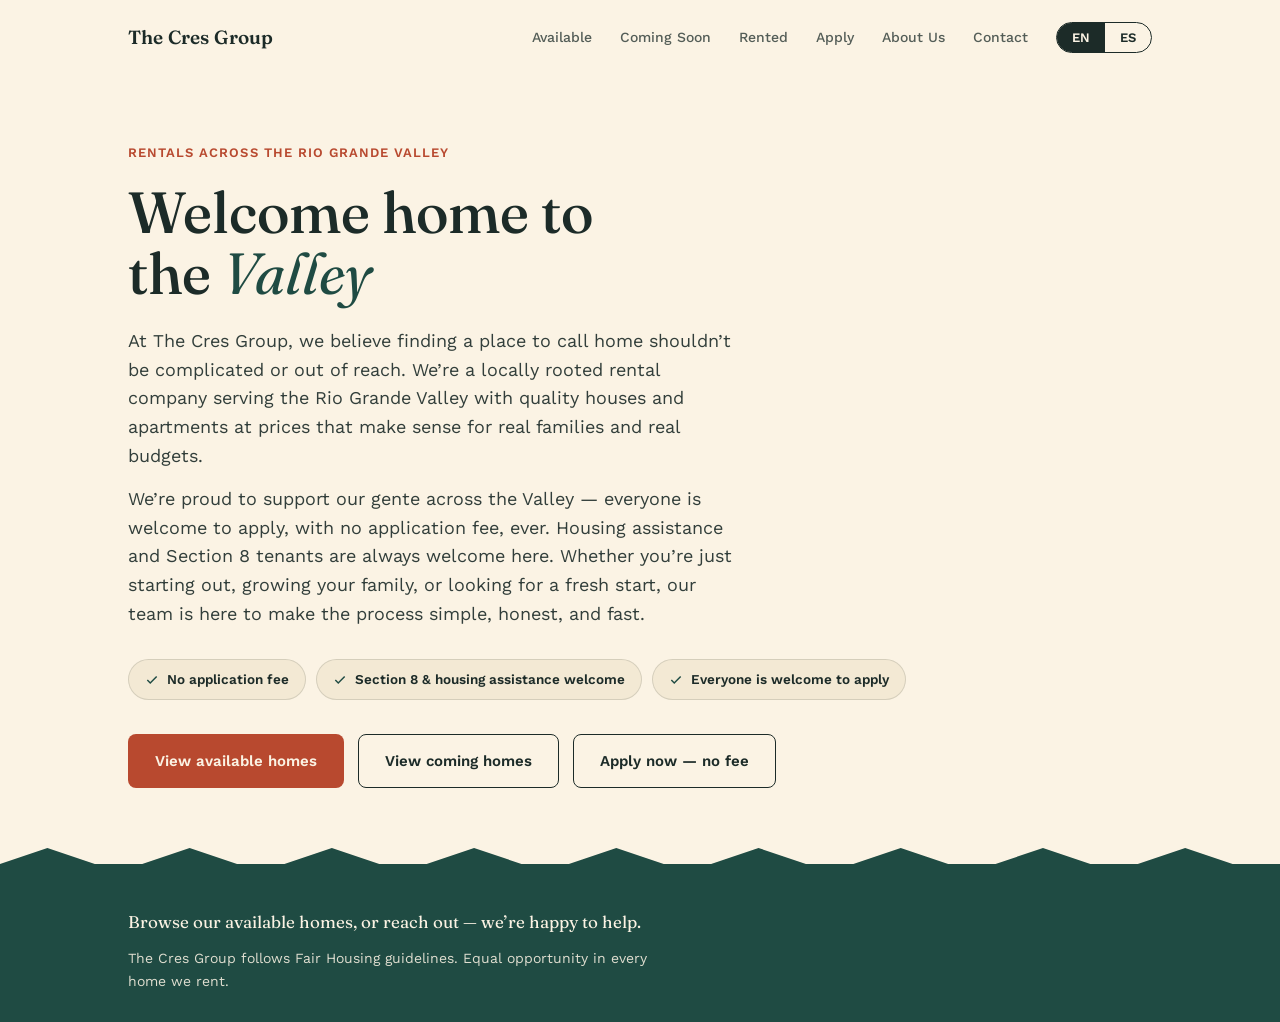
==== commit a6cb5617: "Add files via upload" ====
--- a/index.html
+++ b/index.html
@@ -3,7 +3,7 @@
 <head>
 <meta charset="UTF-8">
 <meta name="viewport" content="width=device-width, initial-scale=1.0">
-<title>The Cres Group — Rio Grande Valley Houses & Apartments</title>
+<title>The Cres Group — Rio Grande Valley Houses &amp; Apartments</title>
 <link rel="preconnect" href="https://fonts.googleapis.com">
 <link rel="preconnect" href="https://fonts.gstatic.com" crossorigin>
 <link href="https://fonts.googleapis.com/css2?family=Fraunces:opsz,wght@9..144,400;9..144,500;9..144,600&family=Work+Sans:wght@400;500;600&display=swap" rel="stylesheet">
@@ -21,6 +21,10 @@
       <a href="coming-soon.html">
         <span data-lang="en">Coming Soon</span>
         <span data-lang="es">Pr&oacute;ximamente</span>
+      </a>
+      <a href="rented.html">
+        <span data-lang="en">Rented</span>
+        <span data-lang="es">Rentadas</span>
       </a>
       <a href="apply.html">
         <span data-lang="en">Apply</span>
@@ -41,6 +45,7 @@
     </nav>
   </header>
 </div>
+
 <section class="hero">
   <div class="wrap">
     <span class="eyebrow" data-lang="en">Rentals across the Rio Grande Valley</span>
@@ -101,6 +106,7 @@
   <polyline points="0,34 0,20 40,4 80,20 120,20 160,4 200,20 240,20 280,4 320,20 360,20 400,4 440,20 480,20 520,4 560,20 600,20 640,4 680,20 720,20 760,4 800,20 840,20 880,4 920,20 960,20 1000,4 1040,20 1080,20 1080,34"
     fill="var(--teal)" />
 </svg>
+
 <footer class="band">
   <div class="wrap">
     <div class="tag" data-lang="en">Browse our available homes, or reach out &mdash; we&rsquo;re happy to help.</div>
--- a/styles.css
+++ b/styles.css
@@ -1,317 +1,339 @@
-  :root{
-    --ink:#1C2B28;
-    --paper:#FBF3E4;
-    --paper-2:#F3E9D4;
-    --teal:#1F4B43;
-    --teal-dark:#163832;
-    --marigold:#E7A93B;
-    --clay:#B8492F;
-    --clay-dark:#96391F;
-    --line: rgba(28,43,40,0.14);
-    --font-display: 'Fraunces', serif;
-    --font-body: 'Work Sans', sans-serif;
+:root{
+  --ink:#1C2B28;
+  --paper:#FBF3E4;
+  --paper-2:#F3E9D4;
+  --teal:#1F4B43;
+  --teal-dark:#163832;
+  --marigold:#E7A93B;
+  --clay:#B8492F;
+  --clay-dark:#96391F;
+  --line: rgba(28,43,40,0.14);
+  --font-display: 'Fraunces', serif;
+  --font-body: 'Work Sans', sans-serif;
+}
+*{ box-sizing:border-box; }
+html{ scroll-behavior:smooth; }
+body{
+  margin:0;
+  background:var(--paper);
+  color:var(--ink);
+  font-family:var(--font-body);
+  line-height:1.6;
+}
+a{ color:inherit; }
+.wrap{ max-width:1080px; margin:0 auto; padding:0 28px; }
+
+/* ---------- Header ---------- */
+header{
+  display:flex; align-items:center; justify-content:space-between;
+  padding:22px 0;
+}
+.logo{
+  font-family:var(--font-display);
+  font-weight:600;
+  font-size:19px;
+  letter-spacing:0.01em;
+  white-space:nowrap;
+}
+.logo a{ text-decoration:none; color:inherit; }
+nav a.current{ opacity:1; border-bottom:2px solid var(--clay); padding-bottom:2px; }
+nav{ display:flex; align-items:center; gap:28px; }
+nav a{
+  text-decoration:none;
+  font-size:14px;
+  font-weight:500;
+  color:var(--ink);
+  opacity:0.75;
+}
+nav a:hover{ opacity:1; }
+.lang-toggle{
+  display:inline-flex;
+  border:1px solid var(--ink);
+  border-radius:999px;
+  overflow:hidden;
+}
+.lang-toggle button{
+  font-family:var(--font-body);
+  font-size:13px;
+  font-weight:600;
+  padding:7px 15px;
+  border:none;
+  background:transparent;
+  color:var(--ink);
+  cursor:pointer;
+}
+.lang-toggle button.active{
+  background:var(--ink);
+  color:var(--paper);
+}
+
+/* ---------- Hero ---------- */
+.hero{ padding:64px 0 56px; }
+.eyebrow{
+  display:inline-block;
+  font-size:13px;
+  font-weight:600;
+  letter-spacing:0.08em;
+  text-transform:uppercase;
+  color:var(--clay);
+  margin-bottom:18px;
+}
+h1{
+  font-family:var(--font-display);
+  font-weight:500;
+  font-size:clamp(34px, 5.2vw, 58px);
+  line-height:1.06;
+  margin:0 0 22px;
+  max-width:14ch;
+}
+h1 em{
+  font-style:italic;
+  font-weight:400;
+  color:var(--teal);
+}
+.lede{
+  font-size:18px;
+  max-width:56ch;
+  color:var(--ink);
+  opacity:0.9;
+  margin:0 0 30px;
+}
+.lede p{ margin:0 0 14px; }
+.lede p:last-child{ margin-bottom:0; }
+
+.badges{ display:flex; flex-wrap:wrap; gap:10px; margin-bottom:34px; }
+.badge{
+  display:inline-flex; align-items:center; gap:8px;
+  font-size:13.5px; font-weight:600;
+  padding:9px 16px;
+  background:var(--paper-2);
+  border:1px solid var(--line);
+  border-radius:999px;
+}
+.badge svg{ width:14px; height:14px; flex-shrink:0; }
+
+.cta-row{ display:flex; flex-wrap:wrap; gap:14px; }
+.btn{
+  font-family:var(--font-body);
+  font-size:15px;
+  font-weight:600;
+  padding:14px 26px;
+  border-radius:8px;
+  text-decoration:none;
+  display:inline-block;
+  cursor:pointer;
+  border:1.5px solid transparent;
+}
+.btn-primary{
+  background:var(--clay);
+  color:var(--paper);
+}
+.btn-primary:hover{ background:var(--clay-dark); }
+.btn-secondary{
+  background:transparent;
+  border-color:var(--ink);
+  color:var(--ink);
+}
+.btn-secondary:hover{ background:var(--ink); color:var(--paper); }
+
+/* ---------- Roofline divider ---------- */
+.roofline{
+  width:100%;
+  height:34px;
+  display:block;
+}
+
+/* ---------- Footer band ---------- */
+.band{
+  background:var(--teal);
+  color:var(--paper);
+  padding:30px 0;
+}
+.band .wrap{
+  display:flex; align-items:center; justify-content:space-between;
+  flex-wrap:wrap; gap:12px;
+}
+.band p{
+  margin:0; font-size:14px; opacity:0.88; max-width:60ch;
+}
+.band .tag{
+  font-family:var(--font-display);
+  font-size:17px;
+}
+
+/* ---------- Properties section ---------- */
+.properties-section{ padding:64px 0 72px; background:var(--paper-2); scroll-margin-top:24px; }
+.properties-intro{ max-width:640px; margin:0 0 36px; }
+.properties-title{
+  font-family:var(--font-display); font-weight:500;
+  font-size:clamp(28px, 4.4vw, 42px); line-height:1.1; margin:0 0 10px;
+}
+.properties-sub{ font-size:16px; opacity:0.85; max-width:60ch; margin:0; }
+
+.property-card{
+  background:#fff; border:1px solid var(--line); border-radius:16px;
+  overflow:hidden; display:grid; grid-template-columns:340px 1fr;
+}
+.property-card + .property-card{ margin-top:28px; }
+.property-gallery{ background:var(--ink); }
+.property-main-photo{
+  width:100%; aspect-ratio:4/3; object-fit:cover; display:block; cursor:pointer;
+}
+.property-thumbs{
+  display:flex; gap:6px; padding:8px; overflow-x:auto; background:var(--teal-dark);
+}
+.property-thumbs img{
+  width:56px; height:56px; object-fit:cover; border-radius:6px; cursor:pointer;
+  flex-shrink:0; border:2px solid transparent; opacity:0.85;
+}
+.property-thumbs img:hover{ opacity:1; }
+
+.property-body{ padding:26px 28px; }
+.property-top{
+  display:flex; align-items:flex-start; justify-content:space-between;
+  gap:12px; flex-wrap:wrap; margin-bottom:6px;
+}
+.property-address{
+  font-family:var(--font-display); font-size:22px; font-weight:500; margin:0;
+}
+.property-status{
+  font-size:12px; font-weight:600; text-transform:uppercase; letter-spacing:0.06em;
+  color:var(--teal); background:rgba(31,75,67,0.1);
+  padding:5px 11px; border-radius:999px; white-space:nowrap;
+}
+.property-status.upcoming{
+  color:var(--clay); background:rgba(184,73,47,0.12);
+}
+.property-status.rented{
+  color:#6b6155; background:rgba(107,97,85,0.12);
+}
+.property-price{ font-size:15px; font-weight:600; color:var(--clay); margin:0 0 14px; }
+.property-price span{ font-weight:400; opacity:0.75; }
+
+.property-specs{ display:flex; flex-wrap:wrap; gap:18px; margin-bottom:16px; }
+.property-specs div{ font-size:14px; font-weight:600; display:flex; align-items:center; gap:6px; }
+.property-specs svg{ width:16px; height:16px; stroke:var(--teal); flex-shrink:0; }
+
+.property-desc{ font-size:15px; opacity:0.92; margin:0 0 18px; max-width:60ch; }
+
+.property-map-block{ margin:0 0 18px; max-width:260px; }
+.property-map-label{
+  font-size:12px; font-weight:600; text-transform:uppercase; letter-spacing:0.04em;
+  color:var(--teal); margin-bottom:6px;
+}
+.property-map{
+  width:100%; height:150px; border-radius:10px; border:1px solid var(--line);
+  background:var(--paper-2);
+}
+.map-expand-link{
+  display:inline-block; margin-top:6px; font-size:12.5px; font-weight:600;
+  color:var(--teal); text-decoration:none;
+}
+.map-expand-link:hover{ text-decoration:underline; }
+
+.property-contact{ font-size:14px; font-weight:600; margin:0 0 18px; }
+.property-contact a{ color:var(--teal); text-decoration:none; }
+.property-contact a:hover{ text-decoration:underline; }
+
+/* Lightbox */
+.lightbox{
+  display:none; position:fixed; inset:0; background:rgba(20,26,24,0.92);
+  z-index:100; align-items:center; justify-content:center; padding:24px;
+}
+.lightbox.open{ display:flex; }
+.lightbox img{ max-width:min(88vw, 780px); max-height:82vh; border-radius:8px; object-fit:contain; }
+.lightbox-close, .lightbox-prev, .lightbox-next{
+  position:absolute; background:rgba(255,255,255,0.12); color:#fff; border:none;
+  border-radius:999px; width:42px; height:42px; font-size:20px; cursor:pointer;
+}
+.lightbox-close:hover, .lightbox-prev:hover, .lightbox-next:hover{ background:rgba(255,255,255,0.22); }
+.lightbox-close{ top:20px; right:20px; }
+.lightbox-prev{ left:20px; top:50%; transform:translateY(-50%); }
+.lightbox-next{ right:20px; top:50%; transform:translateY(-50%); }
+
+@media (max-width:720px){
+  .property-card{ grid-template-columns:1fr; }
+}
+
+/* ---------- Apply / Message / About section ---------- */
+.apply-section{ padding:64px 0 72px; scroll-margin-top:24px; }
+.apply-intro{ max-width:640px; margin:0 0 36px; }
+.apply-title{
+  font-family:var(--font-display); font-weight:500;
+  font-size:clamp(28px, 4.4vw, 42px); line-height:1.1; margin:0 0 14px;
+}
+.apply-sub{ font-size:16px; opacity:0.85; max-width:60ch; margin:0 0 8px; }
+.apply-note{
+  font-size:14px; opacity:0.8; margin:18px 0 0;
+  background:var(--paper-2); border:1px solid var(--line);
+  border-radius:10px; padding:12px 16px;
+}
+
+form.apply-form{ max-width:720px; }
+fieldset{ border:none; padding:0; margin:0 0 34px; }
+legend{
+  font-family:var(--font-display); font-size:19px; font-weight:500;
+  color:var(--teal); padding:0 0 14px; width:100%;
+  border-bottom:1px solid var(--line); margin-bottom:18px;
+}
+.form-grid{ display:grid; grid-template-columns:1fr 1fr; gap:16px; }
+.form-grid .full{ grid-column:1 / -1; }
+.apply-form label{ display:block; font-size:13.5px; font-weight:600; margin-bottom:6px; }
+.apply-form input, .apply-form select, .apply-form textarea{
+  width:100%; font-family:var(--font-body); font-size:15px;
+  padding:11px 13px; border:1px solid var(--line); border-radius:8px;
+  background:#fff; color:var(--ink);
+}
+.apply-form input:focus, .apply-form select:focus, .apply-form textarea:focus{
+  outline:2px solid var(--teal); outline-offset:1px;
+}
+.apply-form textarea{ resize:vertical; min-height:90px; }
+.form-field{ margin-bottom:16px; }
+.checkbox-row{
+  display:flex; align-items:flex-start; gap:10px;
+  background:var(--paper-2); border:1px solid var(--line);
+  border-radius:10px; padding:14px 16px;
+}
+.checkbox-row input{ width:auto; margin-top:3px; }
+.checkbox-row label{ margin:0; font-weight:500; font-size:14.5px; }
+.hint{ font-size:12.5px; opacity:0.7; margin-top:4px; font-weight:400; }
+.submit-row{ display:flex; align-items:center; gap:16px; margin-top:8px; }
+.apply-form button[disabled]{ opacity:0.6; cursor:not-allowed; }
+
+.confirm-msg{
+  display:none; margin-top:20px; padding:16px 18px;
+  color:var(--paper); border-radius:10px; font-size:14.5px;
+}
+.confirm-msg.show{ display:block; }
+#confirm-success{ background:var(--teal); }
+#confirm-error{ background:var(--clay); }
+#message-success{ background:var(--teal); }
+#message-error{ background:var(--clay); }
+#message-error-contact{ background:var(--clay); }
+
+/* ---------- Language toggle visibility ---------- */
+[data-lang]:not(.is-visible){ display:none; }
+[data-lang].is-visible{ display:block; }
+span[data-lang].is-visible{ display:inline; }
+.eyebrow[data-lang].is-visible{ display:inline-block; }
+
+@media (max-width:640px){
+  header{ flex-wrap:wrap; gap:14px; }
+  nav{ gap:16px; order:3; width:100%; justify-content:flex-start; }
+  .hero{ padding:40px 0 44px; }
+  .form-grid{ grid-template-columns:1fr; }
+}
+
+@media (prefers-reduced-motion: no-preference){
+  .hero > *{
+    animation: rise 0.6s ease both;
   }
-  *{ box-sizing:border-box; }
-  html{ scroll-behavior:smooth; }
-  body{
-    margin:0;
-    background:var(--paper);
-    color:var(--ink);
-    font-family:var(--font-body);
-    line-height:1.6;
+  .hero > *:nth-child(2){ animation-delay:0.05s; }
+  .hero > *:nth-child(3){ animation-delay:0.1s; }
+  .hero > *:nth-child(4){ animation-delay:0.15s; }
+  .hero > *:nth-child(5){ animation-delay:0.2s; }
+  @keyframes rise{
+    from{ opacity:0; transform:translateY(8px); }
+    to{ opacity:1; transform:translateY(0); }
   }
-  a{ color:inherit; }
-  .wrap{ max-width:1080px; margin:0 auto; padding:0 28px; }
-
-  /* ---------- Header ---------- */
-  header{
-    display:flex; align-items:center; justify-content:space-between;
-    padding:22px 0;
-  }
-  .logo{
-    font-family:var(--font-display);
-    font-weight:600;
-    font-size:19px;
-    letter-spacing:0.01em;
-    white-space:nowrap;
-  }
-  .logo a{ text-decoration:none; color:inherit; }
-  nav a.current{ opacity:1; border-bottom:2px solid var(--clay); padding-bottom:2px; }
-  nav{ display:flex; align-items:center; gap:28px; }
-  nav a{
-    text-decoration:none;
-    font-size:14px;
-    font-weight:500;
-    color:var(--ink);
-    opacity:0.75;
-  }
-  nav a:hover{ opacity:1; }
-  .lang-toggle{
-    display:inline-flex;
-    border:1px solid var(--ink);
-    border-radius:999px;
-    overflow:hidden;
-  }
-  .lang-toggle button{
-    font-family:var(--font-body);
-    font-size:13px;
-    font-weight:600;
-    padding:7px 15px;
-    border:none;
-    background:transparent;
-    color:var(--ink);
-    cursor:pointer;
-  }
-  .lang-toggle button.active{
-    background:var(--ink);
-    color:var(--paper);
-  }
-
-  /* ---------- Hero ---------- */
-  .hero{ padding:64px 0 56px; }
-  .eyebrow{
-    display:inline-block;
-    font-size:13px;
-    font-weight:600;
-    letter-spacing:0.08em;
-    text-transform:uppercase;
-    color:var(--clay);
-    margin-bottom:18px;
-  }
-  h1{
-    font-family:var(--font-display);
-    font-weight:500;
-    font-size:clamp(34px, 5.2vw, 58px);
-    line-height:1.06;
-    margin:0 0 22px;
-    max-width:14ch;
-  }
-  h1 em{
-    font-style:italic;
-    font-weight:400;
-    color:var(--teal);
-  }
-  .lede{
-    font-size:18px;
-    max-width:56ch;
-    color:var(--ink);
-    opacity:0.9;
-    margin:0 0 30px;
-  }
-  .lede p{ margin:0 0 14px; }
-  .lede p:last-child{ margin-bottom:0; }
-
-  .badges{ display:flex; flex-wrap:wrap; gap:10px; margin-bottom:34px; }
-  .badge{
-    display:inline-flex; align-items:center; gap:8px;
-    font-size:13.5px; font-weight:600;
-    padding:9px 16px;
-    background:var(--paper-2);
-    border:1px solid var(--line);
-    border-radius:999px;
-  }
-  .badge svg{ width:14px; height:14px; flex-shrink:0; }
-
-  .cta-row{ display:flex; flex-wrap:wrap; gap:14px; }
-  .btn{
-    font-family:var(--font-body);
-    font-size:15px;
-    font-weight:600;
-    padding:14px 26px;
-    border-radius:8px;
-    text-decoration:none;
-    display:inline-block;
-    cursor:pointer;
-    border:1.5px solid transparent;
-  }
-  .btn-primary{
-    background:var(--clay);
-    color:var(--paper);
-  }
-  .btn-primary:hover{ background:var(--clay-dark); }
-  .btn-secondary{
-    background:transparent;
-    border-color:var(--ink);
-    color:var(--ink);
-  }
-  .btn-secondary:hover{ background:var(--ink); color:var(--paper); }
-
-  /* ---------- Roofline divider (signature element) ---------- */
-  .roofline{
-    width:100%;
-    height:34px;
-    display:block;
-  }
-
-  /* ---------- Footer band ---------- */
-  .band{
-    background:var(--teal);
-    color:var(--paper);
-    padding:30px 0;
-  }
-  .band .wrap{
-    display:flex; align-items:center; justify-content:space-between;
-    flex-wrap:wrap; gap:12px;
-  }
-  .band p{
-    margin:0; font-size:14px; opacity:0.88; max-width:60ch;
-  }
-  .band .tag{
-    font-family:var(--font-display);
-    font-size:17px;
-  }
-
-  /* ---------- Apply section ---------- */
-  .apply-section{ padding:64px 0 72px; scroll-margin-top:24px; }
-  .apply-intro{ max-width:640px; margin:0 0 36px; }
-  .apply-title{
-    font-family:var(--font-display); font-weight:500;
-    font-size:clamp(28px, 4.4vw, 42px); line-height:1.1; margin:0 0 14px;
-  }
-  .apply-sub{ font-size:16px; opacity:0.85; max-width:60ch; margin:0 0 8px; }
-  .apply-note{
-    font-size:14px; opacity:0.8; margin:18px 0 0;
-    background:var(--paper-2); border:1px solid var(--line);
-    border-radius:10px; padding:12px 16px;
-  }
-  form.apply-form{ max-width:720px; }
-  fieldset{ border:none; padding:0; margin:0 0 34px; }
-  legend{
-    font-family:var(--font-display); font-size:19px; font-weight:500;
-    color:var(--teal); padding:0 0 14px; width:100%;
-    border-bottom:1px solid var(--line); margin-bottom:18px;
-  }
-  .form-grid{ display:grid; grid-template-columns:1fr 1fr; gap:16px; }
-  .form-grid .full{ grid-column:1 / -1; }
-  .apply-form label{ display:block; font-size:13.5px; font-weight:600; margin-bottom:6px; }
-  .apply-form input, .apply-form select, .apply-form textarea{
-    width:100%; font-family:var(--font-body); font-size:15px;
-    padding:11px 13px; border:1px solid var(--line); border-radius:8px;
-    background:#fff; color:var(--ink);
-  }
-  .apply-form input:focus, .apply-form select:focus, .apply-form textarea:focus{
-    outline:2px solid var(--teal); outline-offset:1px;
-  }
-  .apply-form textarea{ resize:vertical; min-height:90px; }
-  .form-field{ margin-bottom:16px; }
-  .checkbox-row{
-    display:flex; align-items:flex-start; gap:10px;
-    background:var(--paper-2); border:1px solid var(--line);
-    border-radius:10px; padding:14px 16px;
-  }
-  .checkbox-row input{ width:auto; margin-top:3px; }
-  .checkbox-row label{ margin:0; font-weight:500; font-size:14.5px; }
-  .hint{ font-size:12.5px; opacity:0.7; margin-top:4px; font-weight:400; }
-  .submit-row{ display:flex; align-items:center; gap:16px; margin-top:8px; }
-  .confirm-msg{
-    display:none; margin-top:20px; padding:16px 18px;
-    color:var(--paper); border-radius:10px; font-size:14.5px;
-  }
-  .confirm-msg.show{ display:block; }
-  #confirm-success{ background:var(--teal); }
-  #confirm-error{ background:var(--clay); }
-  #message-success{ background:var(--teal); }
-  #message-error{ background:var(--clay); }
-  #message-error-contact{ background:var(--clay); }
-  .apply-form button[disabled]{ opacity:0.6; cursor:not-allowed; }
-
-  /* ---------- Properties section ---------- */
-  .properties-section{ padding:64px 0 72px; background:var(--paper-2); scroll-margin-top:24px; }
-  .properties-intro{ max-width:640px; margin:0 0 36px; }
-  .properties-title{
-    font-family:var(--font-display); font-weight:500;
-    font-size:clamp(28px, 4.4vw, 42px); line-height:1.1; margin:0 0 10px;
-  }
-  .properties-sub{ font-size:16px; opacity:0.85; max-width:60ch; margin:0; }
-
-  .property-card{
-    background:#fff; border:1px solid var(--line); border-radius:16px;
-    overflow:hidden; display:grid; grid-template-columns:340px 1fr;
-  }
-  .property-card + .property-card{ margin-top:28px; }
-  .property-gallery{ background:var(--ink); }
-  .property-main-photo{
-    width:100%; aspect-ratio:4/3; object-fit:cover; display:block; cursor:pointer;
-  }
-  .property-thumbs{
-    display:flex; gap:6px; padding:8px; overflow-x:auto; background:var(--teal-dark);
-  }
-  .property-thumbs img{
-    width:56px; height:56px; object-fit:cover; border-radius:6px; cursor:pointer;
-    flex-shrink:0; border:2px solid transparent; opacity:0.85;
-  }
-  .property-thumbs img:hover{ opacity:1; }
-
-  .property-body{ padding:26px 28px; }
-  .property-top{
-    display:flex; align-items:flex-start; justify-content:space-between;
-    gap:12px; flex-wrap:wrap; margin-bottom:6px;
-  }
-  .property-address{
-    font-family:var(--font-display); font-size:22px; font-weight:500; margin:0;
-  }
-  .property-status{
-    font-size:12px; font-weight:600; text-transform:uppercase; letter-spacing:0.06em;
-    color:var(--teal); background:rgba(31,75,67,0.1);
-    padding:5px 11px; border-radius:999px; white-space:nowrap;
-  }
-  .property-status.upcoming{
-    color:var(--clay); background:rgba(184,73,47,0.12);
-  }
-  .property-price{ font-size:15px; font-weight:600; color:var(--clay); margin:0 0 14px; }
-  .property-price span{ font-weight:400; opacity:0.75; }
-
-  .property-specs{ display:flex; flex-wrap:wrap; gap:18px; margin-bottom:16px; }
-  .property-specs div{ font-size:14px; font-weight:600; display:flex; align-items:center; gap:6px; }
-  .property-specs svg{ width:16px; height:16px; stroke:var(--teal); flex-shrink:0; }
-
-  .property-desc{ font-size:15px; opacity:0.92; margin:0 0 18px; max-width:60ch; }
-  .property-contact{ font-size:14px; font-weight:600; margin:0 0 18px; }
-  .property-contact a{ color:var(--teal); text-decoration:none; }
-  .property-contact a:hover{ text-decoration:underline; }
-
-  /* Lightbox */
-  .lightbox{
-    display:none; position:fixed; inset:0; background:rgba(20,26,24,0.92);
-    z-index:100; align-items:center; justify-content:center; padding:24px;
-  }
-  .lightbox.open{ display:flex; }
-  .lightbox img{ max-width:min(88vw, 780px); max-height:82vh; border-radius:8px; object-fit:contain; }
-  .lightbox-close, .lightbox-prev, .lightbox-next{
-    position:absolute; background:rgba(255,255,255,0.12); color:#fff; border:none;
-    border-radius:999px; width:42px; height:42px; font-size:20px; cursor:pointer;
-  }
-  .lightbox-close:hover, .lightbox-prev:hover, .lightbox-next:hover{ background:rgba(255,255,255,0.22); }
-  .lightbox-close{ top:20px; right:20px; }
-  .lightbox-prev{ left:20px; top:50%; transform:translateY(-50%); }
-  .lightbox-next{ right:20px; top:50%; transform:translateY(-50%); }
-
-  @media (max-width:720px){
-    .property-card{ grid-template-columns:1fr; }
-  }
-
-  [data-lang]{ display:none; }
-  [data-lang].is-visible{ display:block; }
-  span[data-lang].is-visible{ display:inline; }
-  .eyebrow[data-lang].is-visible{ display:inline-block; }
-
-  @media (max-width:640px){
-    header{ flex-wrap:wrap; gap:14px; }
-    nav{ gap:16px; order:3; width:100%; justify-content:flex-start; }
-    .hero{ padding:40px 0 44px; }
-    .form-grid{ grid-template-columns:1fr; }
-  }
-
-  @media (prefers-reduced-motion: no-preference){
-    .hero > *{
-      animation: rise 0.6s ease both;
-    }
-    .hero > *:nth-child(2){ animation-delay:0.05s; }
-    .hero > *:nth-child(3){ animation-delay:0.1s; }
-    .hero > *:nth-child(4){ animation-delay:0.15s; }
-    .hero > *:nth-child(5){ animation-delay:0.2s; }
-    @keyframes rise{
-      from{ opacity:0; transform:translateY(8px); }
-      to{ opacity:1; transform:translateY(0); }
-    }
-  }+}
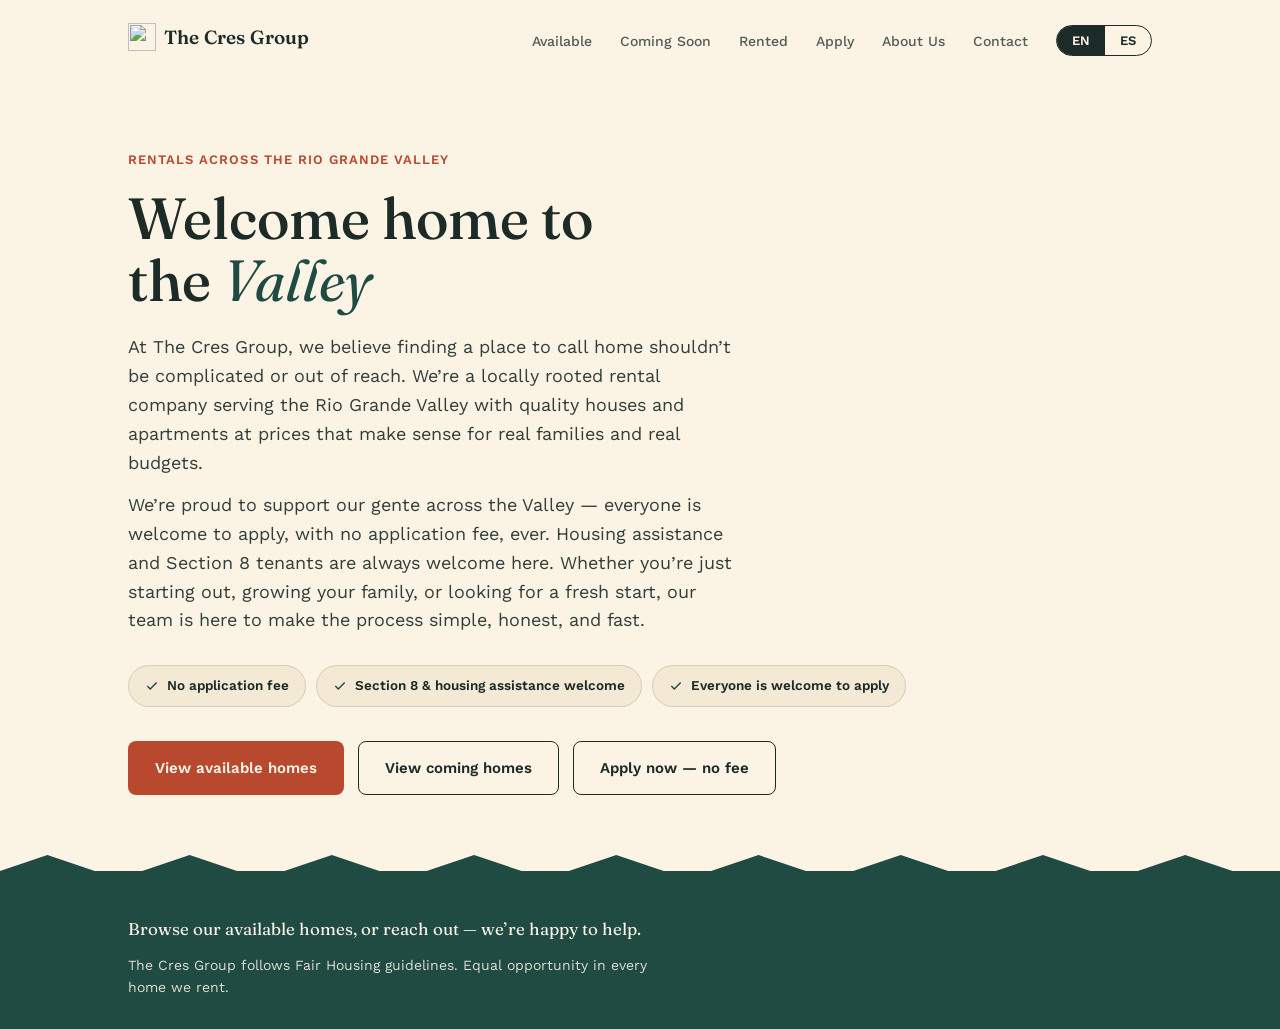
==== commit b386d0fb: "Add files via upload" ====
--- a/index.html
+++ b/index.html
@@ -8,11 +8,14 @@
 <link rel="preconnect" href="https://fonts.gstatic.com" crossorigin>
 <link href="https://fonts.googleapis.com/css2?family=Fraunces:opsz,wght@9..144,400;9..144,500;9..144,600&family=Work+Sans:wght@400;500;600&display=swap" rel="stylesheet">
 <link rel="stylesheet" href="styles.css">
+<link rel="icon" type="image/svg+xml" href="favicon.svg">
+<link rel="icon" type="image/png" href="favicon.png">
+<link rel="apple-touch-icon" href="favicon.png">
 </head>
 <body>
 <div class="wrap">
   <header>
-    <div class="logo"><a href="index.html">The Cres Group</a></div>
+    <div class="logo"><a href="index.html"><img src="favicon.svg" alt="" class="logo-icon">The Cres Group</a></div>
     <nav>
       <a href="properties.html">
         <span data-lang="en">Available</span>
--- a/styles.css
+++ b/styles.css
@@ -35,7 +35,8 @@
   letter-spacing:0.01em;
   white-space:nowrap;
 }
-.logo a{ text-decoration:none; color:inherit; }
+.logo a{ text-decoration:none; color:inherit; display:inline-flex; align-items:center; gap:8px; }
+.logo-icon{ height:28px; width:28px; flex-shrink:0; }
 nav a.current{ opacity:1; border-bottom:2px solid var(--clay); padding-bottom:2px; }
 nav{ display:flex; align-items:center; gap:28px; }
 nav a{
